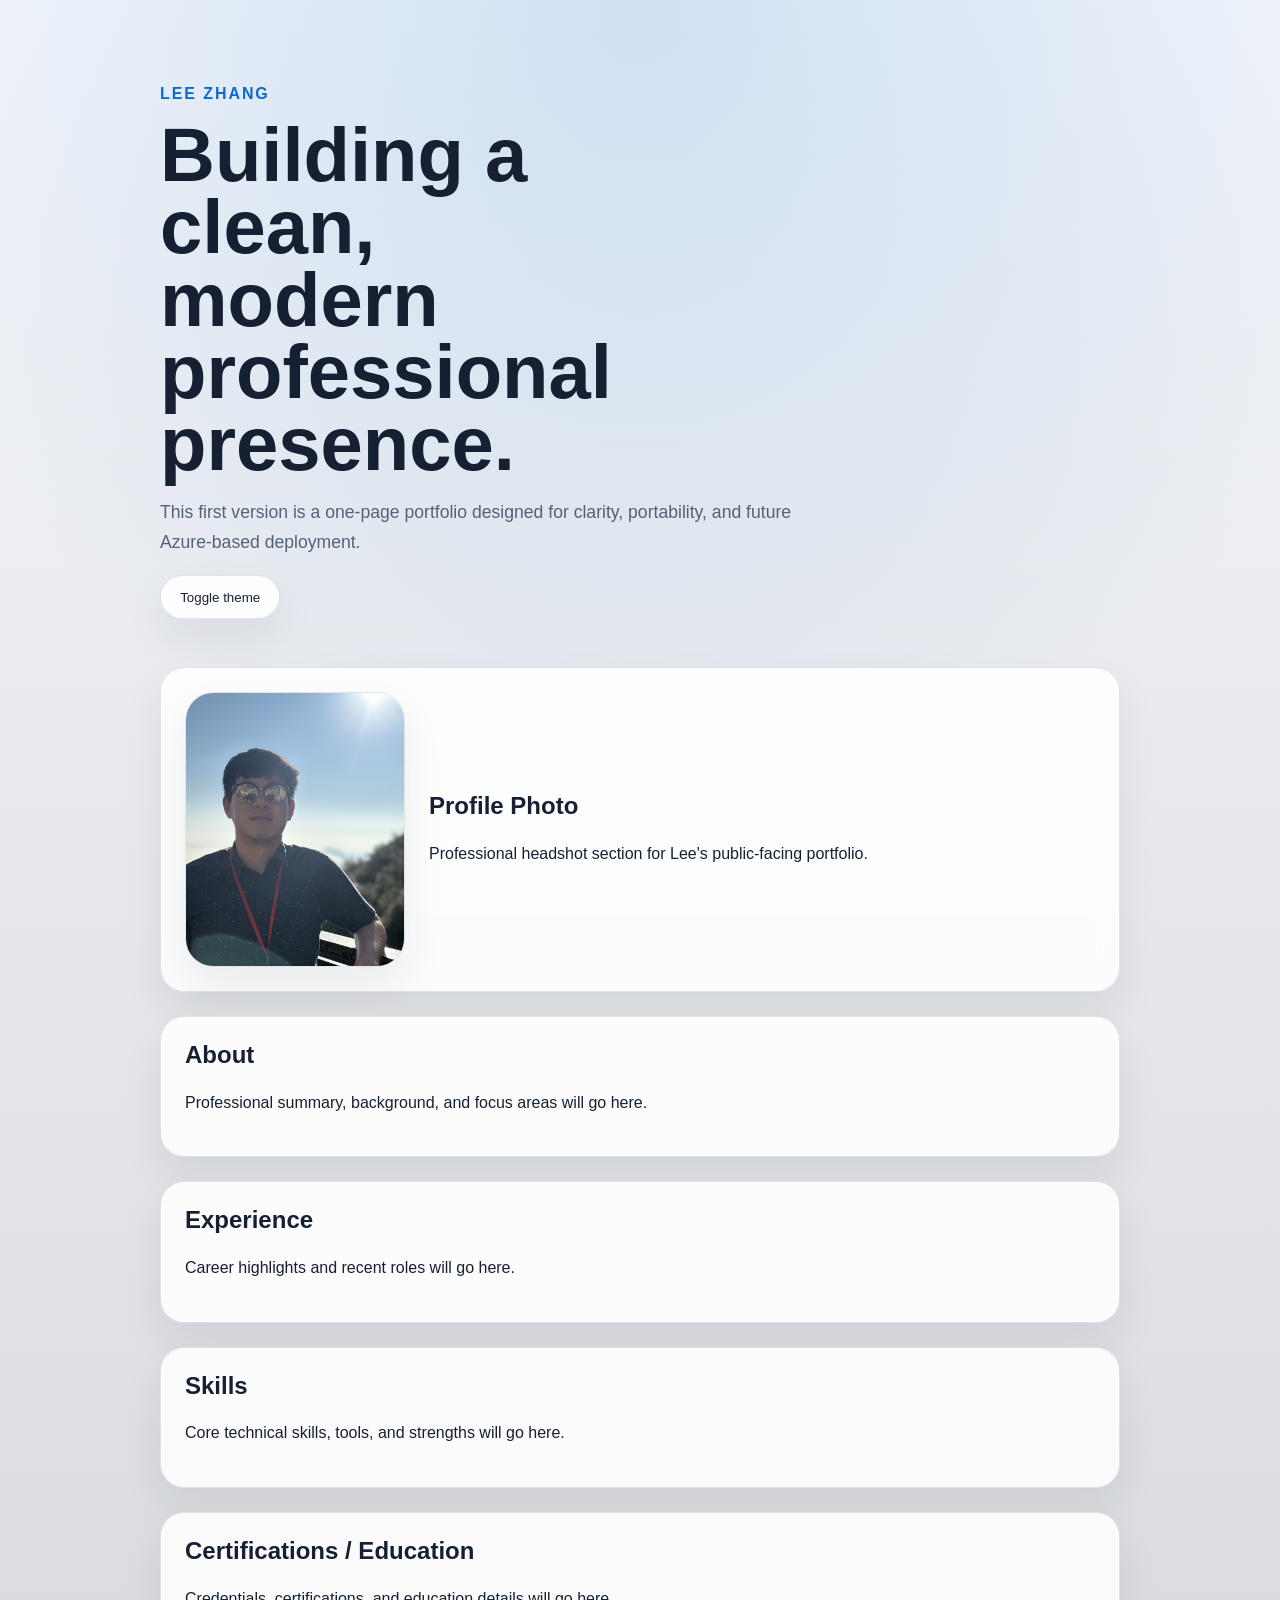
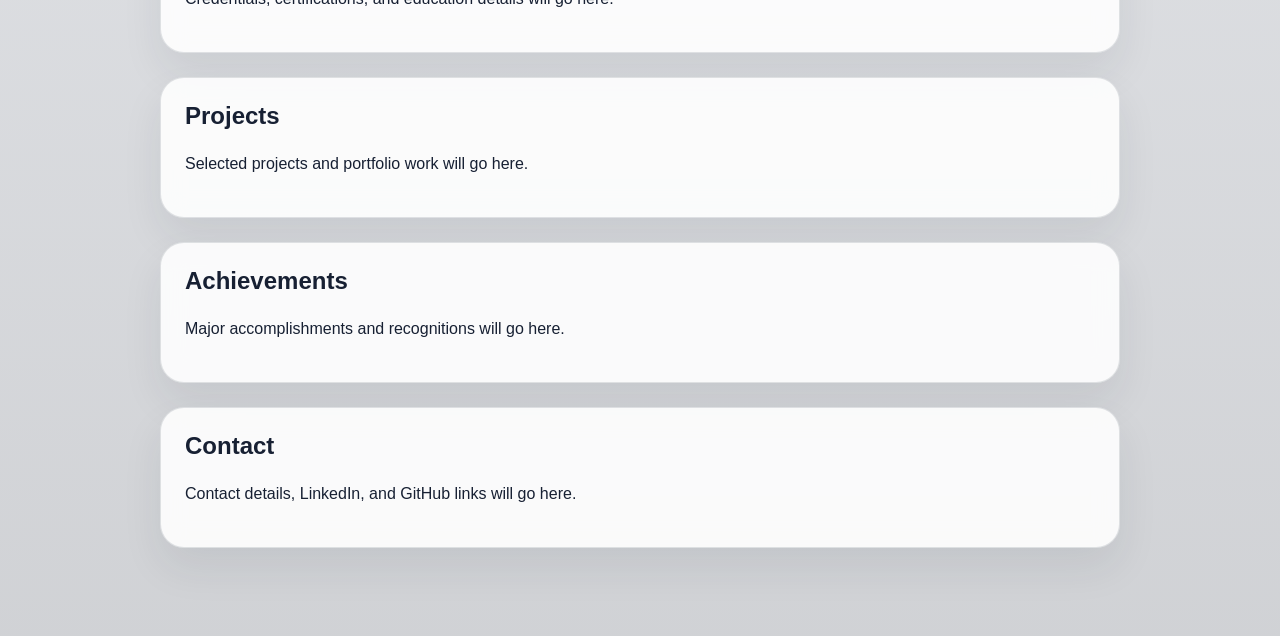
==== sites/lee/src/index.html @ 5aa0fb9c "Initial portfolio sites" ====
<!DOCTYPE html>
<html lang="en">
  <head>
    <meta charset="UTF-8" />
    <meta name="viewport" content="width=device-width, initial-scale=1.0" />
    <title>Lee Zhang | Portfolio</title>
    <meta
      name="description"
      content="Lee Zhang's professional portfolio and resume site."
    />
    <link rel="stylesheet" href="./styles.css" />
    <script defer src="./script.js"></script>
  </head>
  <body>
    <header class="hero">
      <div class="container">
        <p class="eyebrow">Lee Zhang</p>
        <h1>Building a clean, modern professional presence.</h1>
        <p class="lede">
          This first version is a one-page portfolio designed for clarity,
          portability, and future Azure-based deployment.
        </p>
        <button class="theme-toggle" type="button" aria-label="Toggle theme">
          Toggle theme
        </button>
      </div>
    </header>

    <main class="container">
      <section class="profile-card">
        <div class="profile-image-wrap">
          <img
            class="profile-image"
            src="./profile-photo.jpeg"
            alt="Professional profile portrait for Lee Zhang"
          />
        </div>
        <div class="profile-copy">
          <h2>Profile Photo</h2>
          <p>
            Professional headshot section for Lee's public-facing portfolio.
          </p>
        </div>
      </section>

      <section>
        <h2>About</h2>
        <p>
          Professional summary, background, and focus areas will go here.
        </p>
      </section>

      <section>
        <h2>Experience</h2>
        <p>Career highlights and recent roles will go here.</p>
      </section>

      <section>
        <h2>Skills</h2>
        <p>Core technical skills, tools, and strengths will go here.</p>
      </section>

      <section>
        <h2>Certifications / Education</h2>
        <p>Credentials, certifications, and education details will go here.</p>
      </section>

      <section>
        <h2>Projects</h2>
        <p>Selected projects and portfolio work will go here.</p>
      </section>

      <section>
        <h2>Achievements</h2>
        <p>Major accomplishments and recognitions will go here.</p>
      </section>

      <section>
        <h2>Contact</h2>
        <p>Contact details, LinkedIn, and GitHub links will go here.</p>
      </section>
    </main>
  </body>
</html>
---- sites/lee/src/styles.css ----
:root {
  color-scheme: light dark;
  --bg: #f5f7fb;
  --surface: rgba(255, 255, 255, 0.88);
  --text: #172033;
  --muted: #556179;
  --accent: #0b6bcb;
  --border: rgba(23, 32, 51, 0.12);
  --shadow: 0 20px 40px rgba(20, 32, 56, 0.08);
}

body[data-theme="dark"] {
  --bg: #0f1726;
  --surface: rgba(15, 23, 38, 0.82);
  --text: #eef4ff;
  --muted: #b7c1d6;
  --accent: #7bc0ff;
  --border: rgba(238, 244, 255, 0.12);
  --shadow: 0 24px 44px rgba(0, 0, 0, 0.28);
}

* {
  box-sizing: border-box;
}

body {
  margin: 0;
  font-family: "Segoe UI", Tahoma, Geneva, Verdana, sans-serif;
  background:
    radial-gradient(circle at top, rgba(11, 107, 203, 0.16), transparent 35%),
    linear-gradient(180deg, var(--bg), color-mix(in srgb, var(--bg) 85%, #000 15%));
  color: var(--text);
}

.container {
  width: min(960px, calc(100% - 2rem));
  margin: 0 auto;
}

.hero {
  padding: 5rem 0 3rem;
}

.eyebrow {
  margin: 0 0 0.75rem;
  text-transform: uppercase;
  letter-spacing: 0.12em;
  color: var(--accent);
  font-weight: 700;
}

h1 {
  margin: 0;
  max-width: 12ch;
  font-size: clamp(2.5rem, 6vw, 4.75rem);
  line-height: 0.95;
}

.lede {
  max-width: 42rem;
  font-size: 1.1rem;
  line-height: 1.7;
  color: var(--muted);
}

.theme-toggle {
  border: 1px solid var(--border);
  background: var(--surface);
  color: var(--text);
  padding: 0.85rem 1.2rem;
  border-radius: 999px;
  cursor: pointer;
  box-shadow: var(--shadow);
}

main {
  padding-bottom: 4rem;
}

.profile-card {
  display: grid;
  grid-template-columns: minmax(180px, 220px) 1fr;
  gap: 1.5rem;
  align-items: center;
}

.profile-image-wrap {
  display: flex;
  justify-content: center;
}

.profile-image {
  width: min(100%, 220px);
  aspect-ratio: 4 / 5;
  display: block;
  object-fit: cover;
  border-radius: 28px;
  border: 1px solid var(--border);
  box-shadow: var(--shadow);
  background: color-mix(in srgb, var(--surface) 72%, white 28%);
}

.profile-copy p {
  margin-bottom: 0;
}

section {
  margin-bottom: 1.5rem;
  padding: 1.5rem;
  border: 1px solid var(--border);
  border-radius: 24px;
  background: var(--surface);
  box-shadow: var(--shadow);
  backdrop-filter: blur(12px);
}

h2 {
  margin-top: 0;
}

p {
  line-height: 1.7;
}

@media (max-width: 640px) {
  .hero {
    padding-top: 3.5rem;
  }

  .profile-card {
    grid-template-columns: 1fr;
    text-align: center;
  }

  section {
    padding: 1.2rem;
  }
}
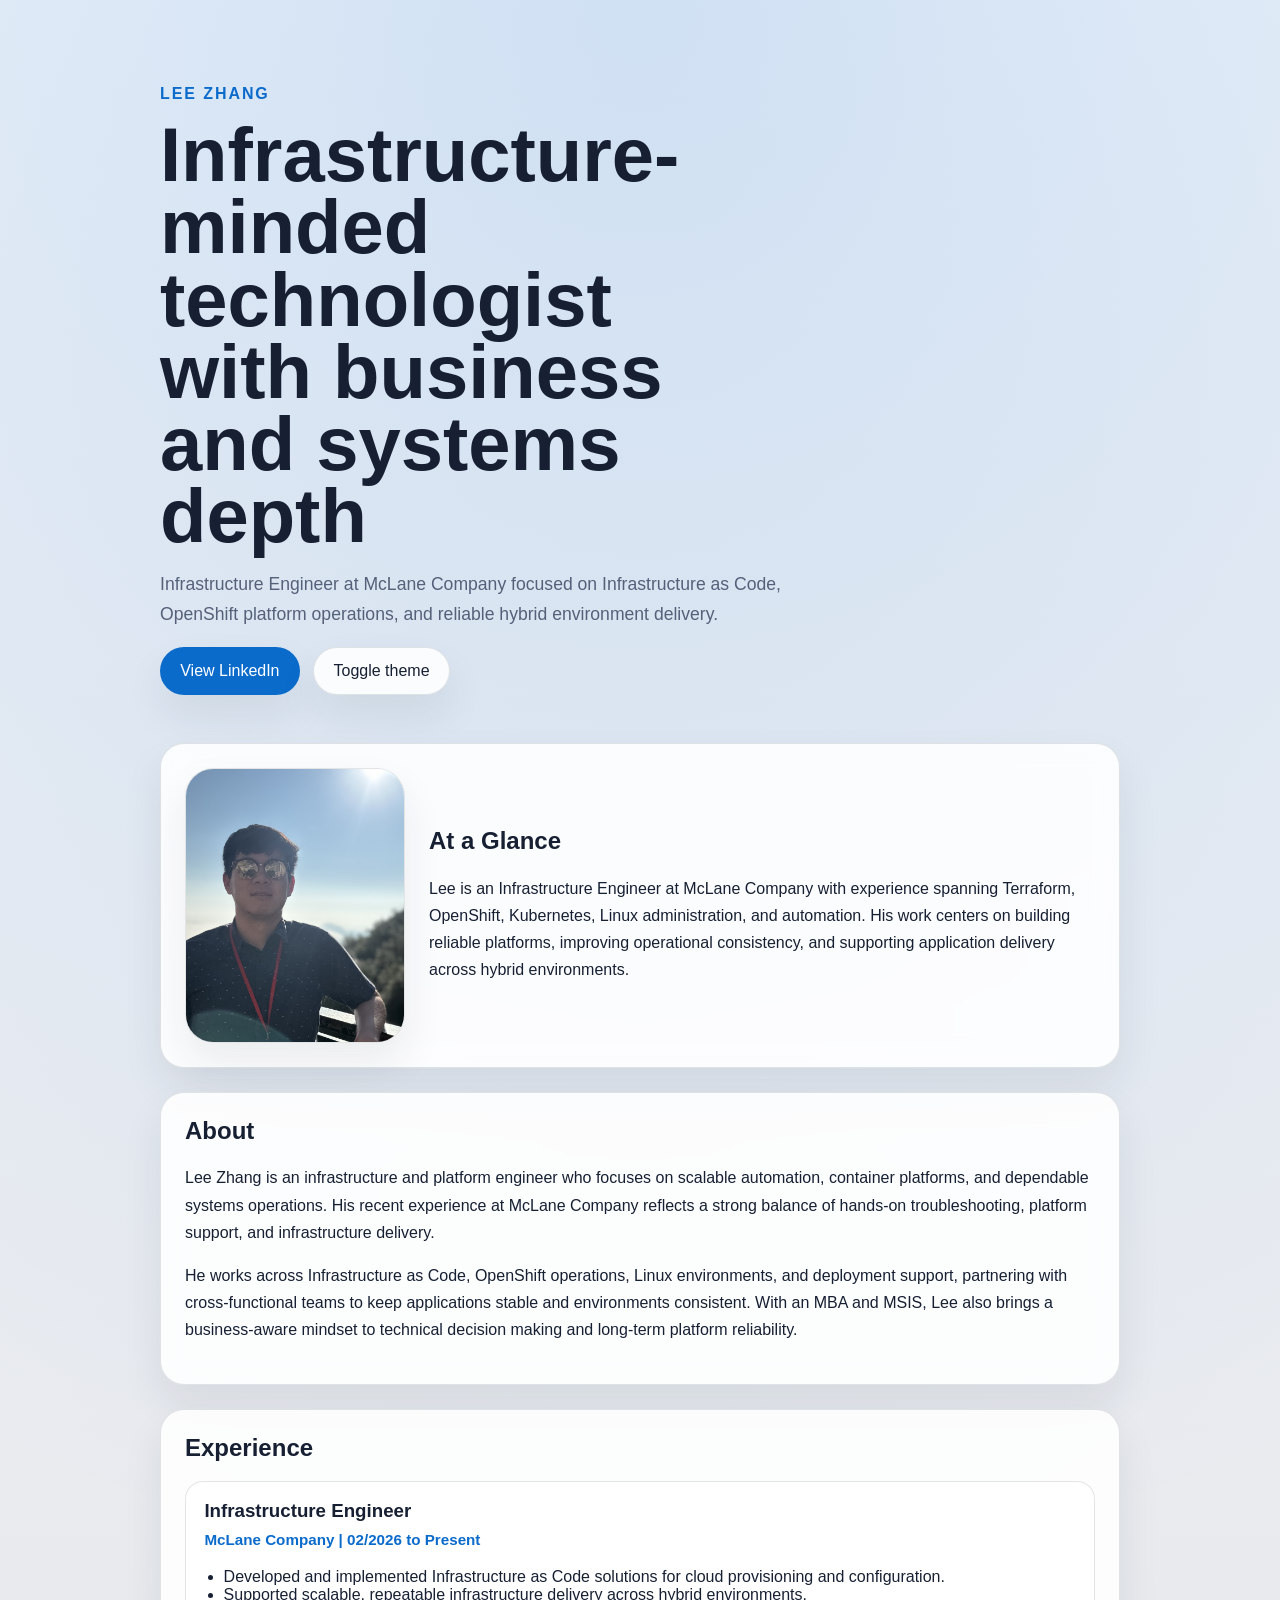
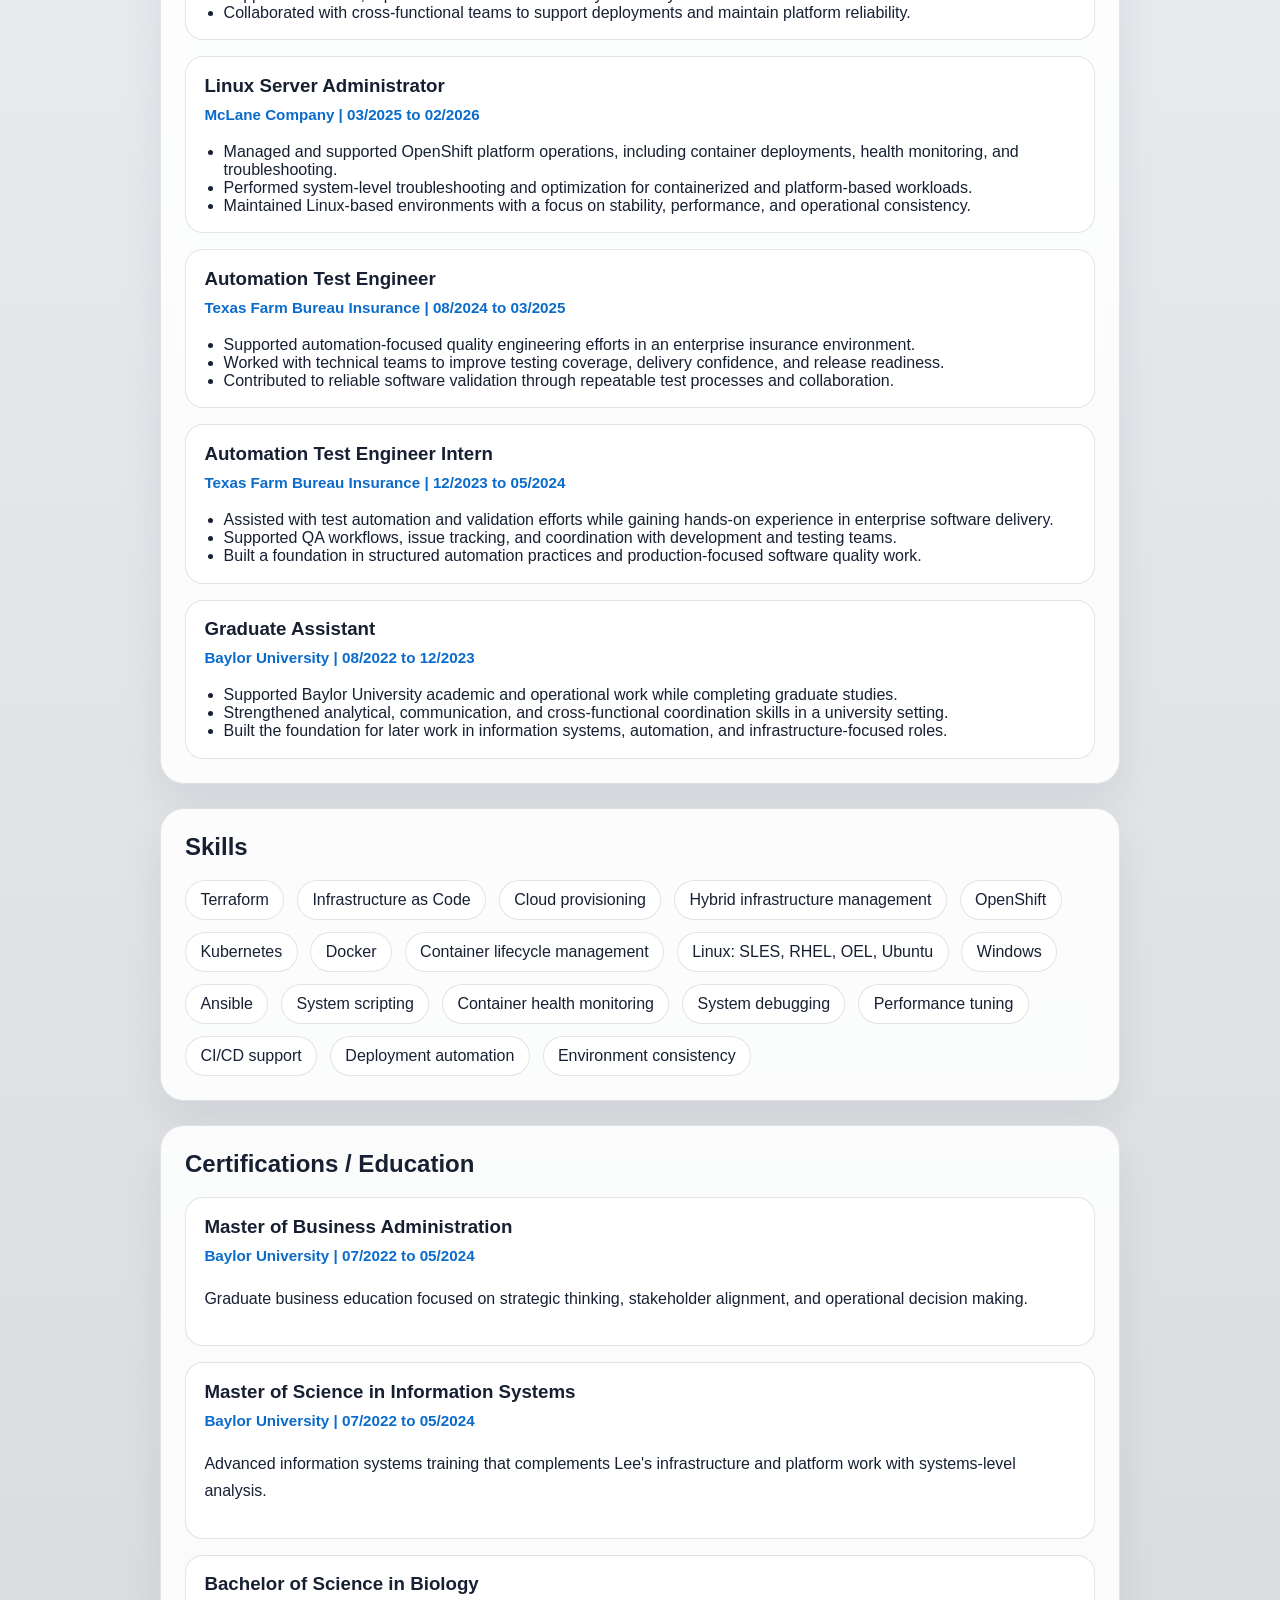
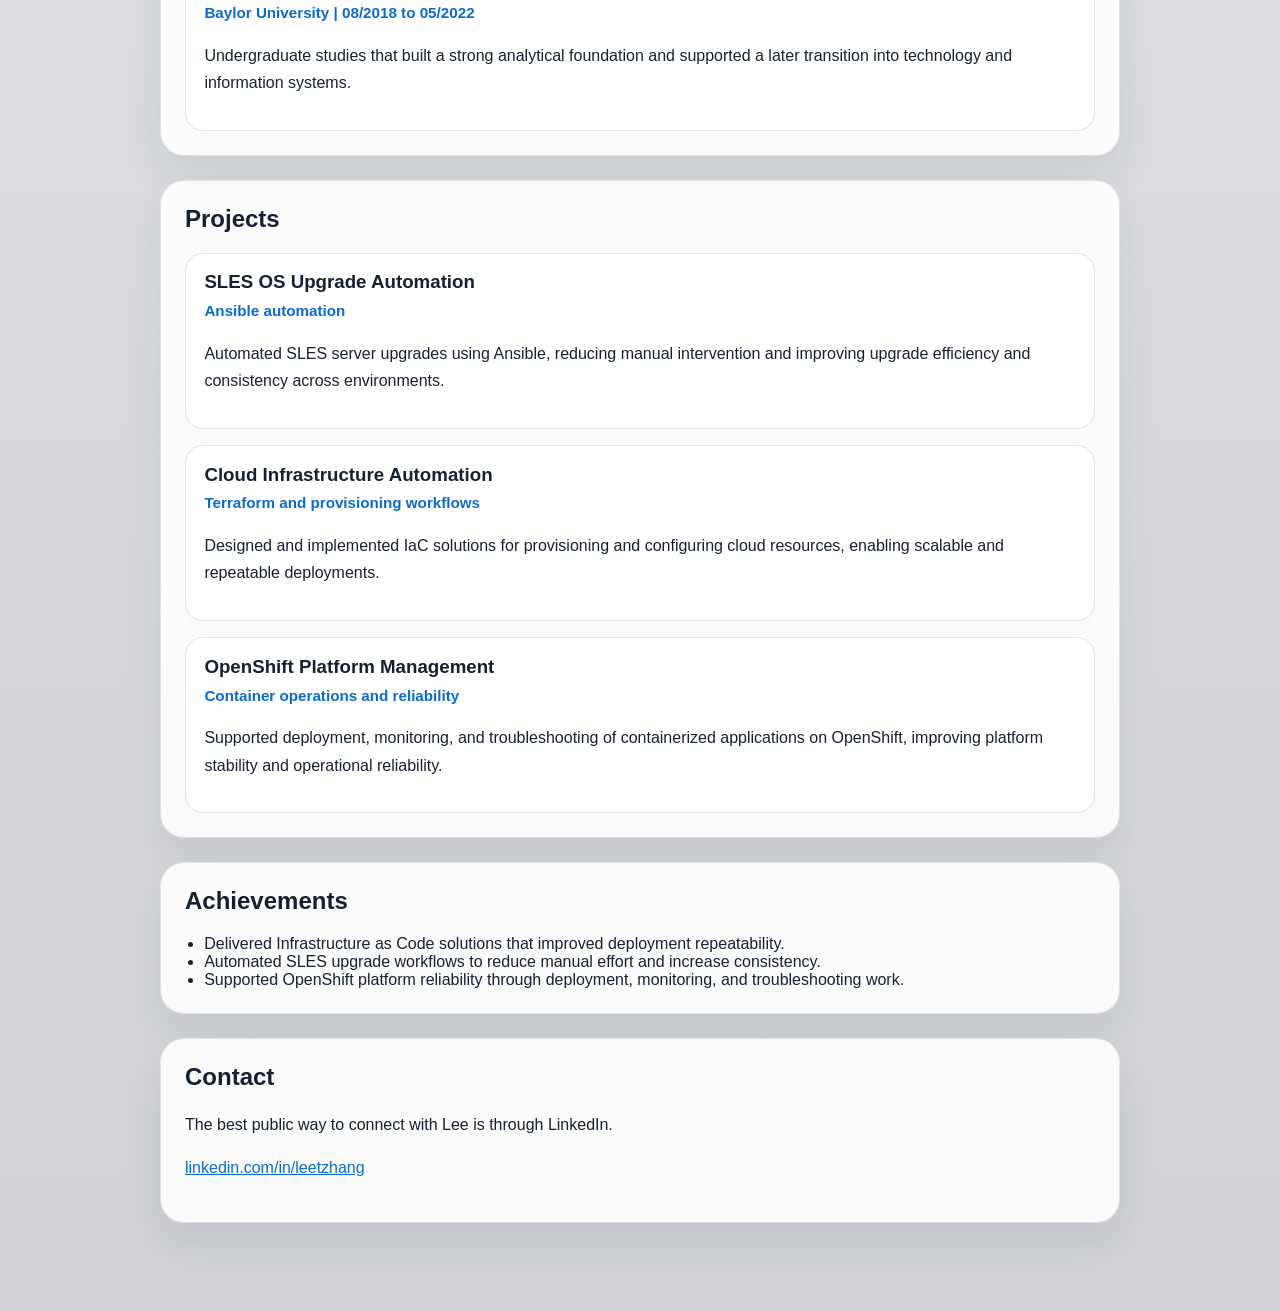
==== commit 333ea8f7: "Update Lee portfolio content and styling" ====
--- a/sites/lee/src/index.html
+++ b/sites/lee/src/index.html
@@ -6,7 +6,7 @@
     <title>Lee Zhang | Portfolio</title>
     <meta
       name="description"
-      content="Lee Zhang's professional portfolio and resume site."
+      content="Lee Zhang's professional website featuring infrastructure leadership, Linux systems administration, and technology strategy."
     />
     <link rel="stylesheet" href="./styles.css" />
     <script defer src="./script.js"></script>
@@ -15,14 +15,20 @@
     <header class="hero">
       <div class="container">
         <p class="eyebrow">Lee Zhang</p>
-        <h1>Building a clean, modern professional presence.</h1>
+        <h1>Infrastructure-minded technologist with business and systems depth</h1>
         <p class="lede">
-          This first version is a one-page portfolio designed for clarity,
-          portability, and future Azure-based deployment.
-        </p>
-        <button class="theme-toggle" type="button" aria-label="Toggle theme">
-          Toggle theme
-        </button>
+          Infrastructure Engineer at McLane Company focused on Infrastructure as
+          Code, OpenShift platform operations, and reliable hybrid environment
+          delivery.
+        </p>
+        <div class="hero-actions">
+          <a class="button-link" href="https://www.linkedin.com/in/leetzhang/" target="_blank" rel="noreferrer">
+            View LinkedIn
+          </a>
+          <button class="theme-toggle" type="button" aria-label="Toggle theme">
+            Toggle theme
+          </button>
+        </div>
       </div>
     </header>
 
@@ -36,9 +42,13 @@
           />
         </div>
         <div class="profile-copy">
-          <h2>Profile Photo</h2>
+          <h2>At a Glance</h2>
           <p>
-            Professional headshot section for Lee's public-facing portfolio.
+            Lee is an Infrastructure Engineer at McLane Company with experience
+            spanning Terraform, OpenShift, Kubernetes, Linux administration, and
+            automation. His work centers on building reliable platforms,
+            improving operational consistency, and supporting application
+            delivery across hybrid environments.
           </p>
         </div>
       </section>
@@ -46,38 +56,178 @@
       <section>
         <h2>About</h2>
         <p>
-          Professional summary, background, and focus areas will go here.
+          Lee Zhang is an infrastructure and platform engineer who focuses on
+          scalable automation, container platforms, and dependable systems
+          operations. His recent experience at McLane Company reflects a strong
+          balance of hands-on troubleshooting, platform support, and
+          infrastructure delivery.
+        </p>
+        <p>
+          He works across Infrastructure as Code, OpenShift operations, Linux
+          environments, and deployment support, partnering with cross-functional
+          teams to keep applications stable and environments consistent. With an
+          MBA and MSIS, Lee also brings a business-aware mindset to technical
+          decision making and long-term platform reliability.
         </p>
       </section>
 
       <section>
         <h2>Experience</h2>
-        <p>Career highlights and recent roles will go here.</p>
+        <div class="item-list">
+          <article class="item-card">
+            <h3>Infrastructure Engineer</h3>
+            <p class="item-meta">McLane Company | 02/2026 to Present</p>
+            <ul class="achievement-list">
+              <li>Developed and implemented Infrastructure as Code solutions for cloud provisioning and configuration.</li>
+              <li>Supported scalable, repeatable infrastructure delivery across hybrid environments.</li>
+              <li>Collaborated with cross-functional teams to support deployments and maintain platform reliability.</li>
+            </ul>
+          </article>
+          <article class="item-card">
+            <h3>Linux Server Administrator</h3>
+            <p class="item-meta">McLane Company | 03/2025 to 02/2026</p>
+            <ul class="achievement-list">
+              <li>Managed and supported OpenShift platform operations, including container deployments, health monitoring, and troubleshooting.</li>
+              <li>Performed system-level troubleshooting and optimization for containerized and platform-based workloads.</li>
+              <li>Maintained Linux-based environments with a focus on stability, performance, and operational consistency.</li>
+            </ul>
+          </article>
+          <article class="item-card">
+            <h3>Automation Test Engineer</h3>
+            <p class="item-meta">Texas Farm Bureau Insurance | 08/2024 to 03/2025</p>
+            <ul class="achievement-list">
+              <li>Supported automation-focused quality engineering efforts in an enterprise insurance environment.</li>
+              <li>Worked with technical teams to improve testing coverage, delivery confidence, and release readiness.</li>
+              <li>Contributed to reliable software validation through repeatable test processes and collaboration.</li>
+            </ul>
+          </article>
+          <article class="item-card">
+            <h3>Automation Test Engineer Intern</h3>
+            <p class="item-meta">Texas Farm Bureau Insurance | 12/2023 to 05/2024</p>
+            <ul class="achievement-list">
+              <li>Assisted with test automation and validation efforts while gaining hands-on experience in enterprise software delivery.</li>
+              <li>Supported QA workflows, issue tracking, and coordination with development and testing teams.</li>
+              <li>Built a foundation in structured automation practices and production-focused software quality work.</li>
+            </ul>
+          </article>
+          <article class="item-card">
+            <h3>Graduate Assistant</h3>
+            <p class="item-meta">Baylor University | 08/2022 to 12/2023</p>
+            <ul class="achievement-list">
+              <li>Supported Baylor University academic and operational work while completing graduate studies.</li>
+              <li>Strengthened analytical, communication, and cross-functional coordination skills in a university setting.</li>
+              <li>Built the foundation for later work in information systems, automation, and infrastructure-focused roles.</li>
+            </ul>
+          </article>
+        </div>
       </section>
 
       <section>
         <h2>Skills</h2>
-        <p>Core technical skills, tools, and strengths will go here.</p>
+        <ul class="tag-list">
+          <li>Terraform</li>
+          <li>Infrastructure as Code</li>
+          <li>Cloud provisioning</li>
+          <li>Hybrid infrastructure management</li>
+          <li>OpenShift</li>
+          <li>Kubernetes</li>
+          <li>Docker</li>
+          <li>Container lifecycle management</li>
+          <li>Linux: SLES, RHEL, OEL, Ubuntu</li>
+          <li>Windows</li>
+          <li>Ansible</li>
+          <li>System scripting</li>
+          <li>Container health monitoring</li>
+          <li>System debugging</li>
+          <li>Performance tuning</li>
+          <li>CI/CD support</li>
+          <li>Deployment automation</li>
+          <li>Environment consistency</li>
+        </ul>
       </section>
 
       <section>
         <h2>Certifications / Education</h2>
-        <p>Credentials, certifications, and education details will go here.</p>
+        <div class="item-list">
+          <article class="item-card">
+            <h3>Master of Business Administration</h3>
+            <p class="item-meta">Baylor University | 07/2022 to 05/2024</p>
+            <p>
+              Graduate business education focused on strategic thinking,
+              stakeholder alignment, and operational decision making.
+            </p>
+          </article>
+          <article class="item-card">
+            <h3>Master of Science in Information Systems</h3>
+            <p class="item-meta">Baylor University | 07/2022 to 05/2024</p>
+            <p>
+              Advanced information systems training that complements Lee's
+              infrastructure and platform work with systems-level analysis.
+            </p>
+          </article>
+          <article class="item-card">
+            <h3>Bachelor of Science in Biology</h3>
+            <p class="item-meta">Baylor University | 08/2018 to 05/2022</p>
+            <p>
+              Undergraduate studies that built a strong analytical foundation and
+              supported a later transition into technology and information systems.
+            </p>
+          </article>
+        </div>
       </section>
 
       <section>
         <h2>Projects</h2>
-        <p>Selected projects and portfolio work will go here.</p>
+        <div class="item-list">
+          <article class="item-card">
+            <h3>SLES OS Upgrade Automation</h3>
+            <p class="item-meta">Ansible automation</p>
+            <p>
+              Automated SLES server upgrades using Ansible, reducing manual
+              intervention and improving upgrade efficiency and consistency
+              across environments.
+            </p>
+          </article>
+          <article class="item-card">
+            <h3>Cloud Infrastructure Automation</h3>
+            <p class="item-meta">Terraform and provisioning workflows</p>
+            <p>
+              Designed and implemented IaC solutions for provisioning and
+              configuring cloud resources, enabling scalable and repeatable
+              deployments.
+            </p>
+          </article>
+          <article class="item-card">
+            <h3>OpenShift Platform Management</h3>
+            <p class="item-meta">Container operations and reliability</p>
+            <p>
+              Supported deployment, monitoring, and troubleshooting of
+              containerized applications on OpenShift, improving platform
+              stability and operational reliability.
+            </p>
+          </article>
+        </div>
       </section>
 
       <section>
         <h2>Achievements</h2>
-        <p>Major accomplishments and recognitions will go here.</p>
+        <ul class="achievement-list">
+          <li>Delivered Infrastructure as Code solutions that improved deployment repeatability.</li>
+          <li>Automated SLES upgrade workflows to reduce manual effort and increase consistency.</li>
+          <li>Supported OpenShift platform reliability through deployment, monitoring, and troubleshooting work.</li>
+        </ul>
       </section>
 
       <section>
         <h2>Contact</h2>
-        <p>Contact details, LinkedIn, and GitHub links will go here.</p>
+        <p>
+          The best public way to connect with Lee is through LinkedIn.
+        </p>
+        <p>
+          <a href="https://www.linkedin.com/in/leetzhang/" target="_blank" rel="noreferrer">
+            linkedin.com/in/leetzhang
+          </a>
+        </p>
       </section>
     </main>
   </body>
--- a/sites/lee/src/styles.css
+++ b/sites/lee/src/styles.css
@@ -63,6 +63,14 @@
   color: var(--muted);
 }
 
+.hero-actions {
+  display: flex;
+  flex-wrap: wrap;
+  gap: 0.85rem;
+  align-items: center;
+}
+
+.button-link,
 .theme-toggle {
   border: 1px solid var(--border);
   background: var(--surface);
@@ -71,6 +79,14 @@
   border-radius: 999px;
   cursor: pointer;
   box-shadow: var(--shadow);
+  text-decoration: none;
+  font: inherit;
+}
+
+.button-link {
+  background: var(--accent);
+  color: white;
+  border-color: transparent;
 }
 
 main {
@@ -104,6 +120,50 @@
   margin-bottom: 0;
 }
 
+.item-list {
+  display: grid;
+  gap: 1rem;
+}
+
+.item-card {
+  padding: 1.1rem 1.15rem;
+  border: 1px solid var(--border);
+  border-radius: 18px;
+  background: color-mix(in srgb, var(--surface) 88%, white 12%);
+}
+
+.item-card h3 {
+  margin: 0 0 0.3rem;
+}
+
+.item-meta {
+  margin-top: 0;
+  color: var(--accent);
+  font-size: 0.95rem;
+  font-weight: 600;
+}
+
+.tag-list,
+.achievement-list {
+  margin: 0;
+  padding-left: 1.2rem;
+}
+
+.tag-list {
+  display: flex;
+  flex-wrap: wrap;
+  gap: 0.8rem;
+  padding-left: 0;
+  list-style: none;
+}
+
+.tag-list li {
+  padding: 0.6rem 0.9rem;
+  border: 1px solid var(--border);
+  border-radius: 999px;
+  background: color-mix(in srgb, var(--surface) 84%, white 16%);
+}
+
 section {
   margin-bottom: 1.5rem;
   padding: 1.5rem;
@@ -122,6 +182,10 @@
   line-height: 1.7;
 }
 
+a {
+  color: var(--accent);
+}
+
 @media (max-width: 640px) {
   .hero {
     padding-top: 3.5rem;
@@ -135,4 +199,8 @@
   section {
     padding: 1.2rem;
   }
-}
+
+  .hero-actions {
+    justify-content: center;
+  }
+}
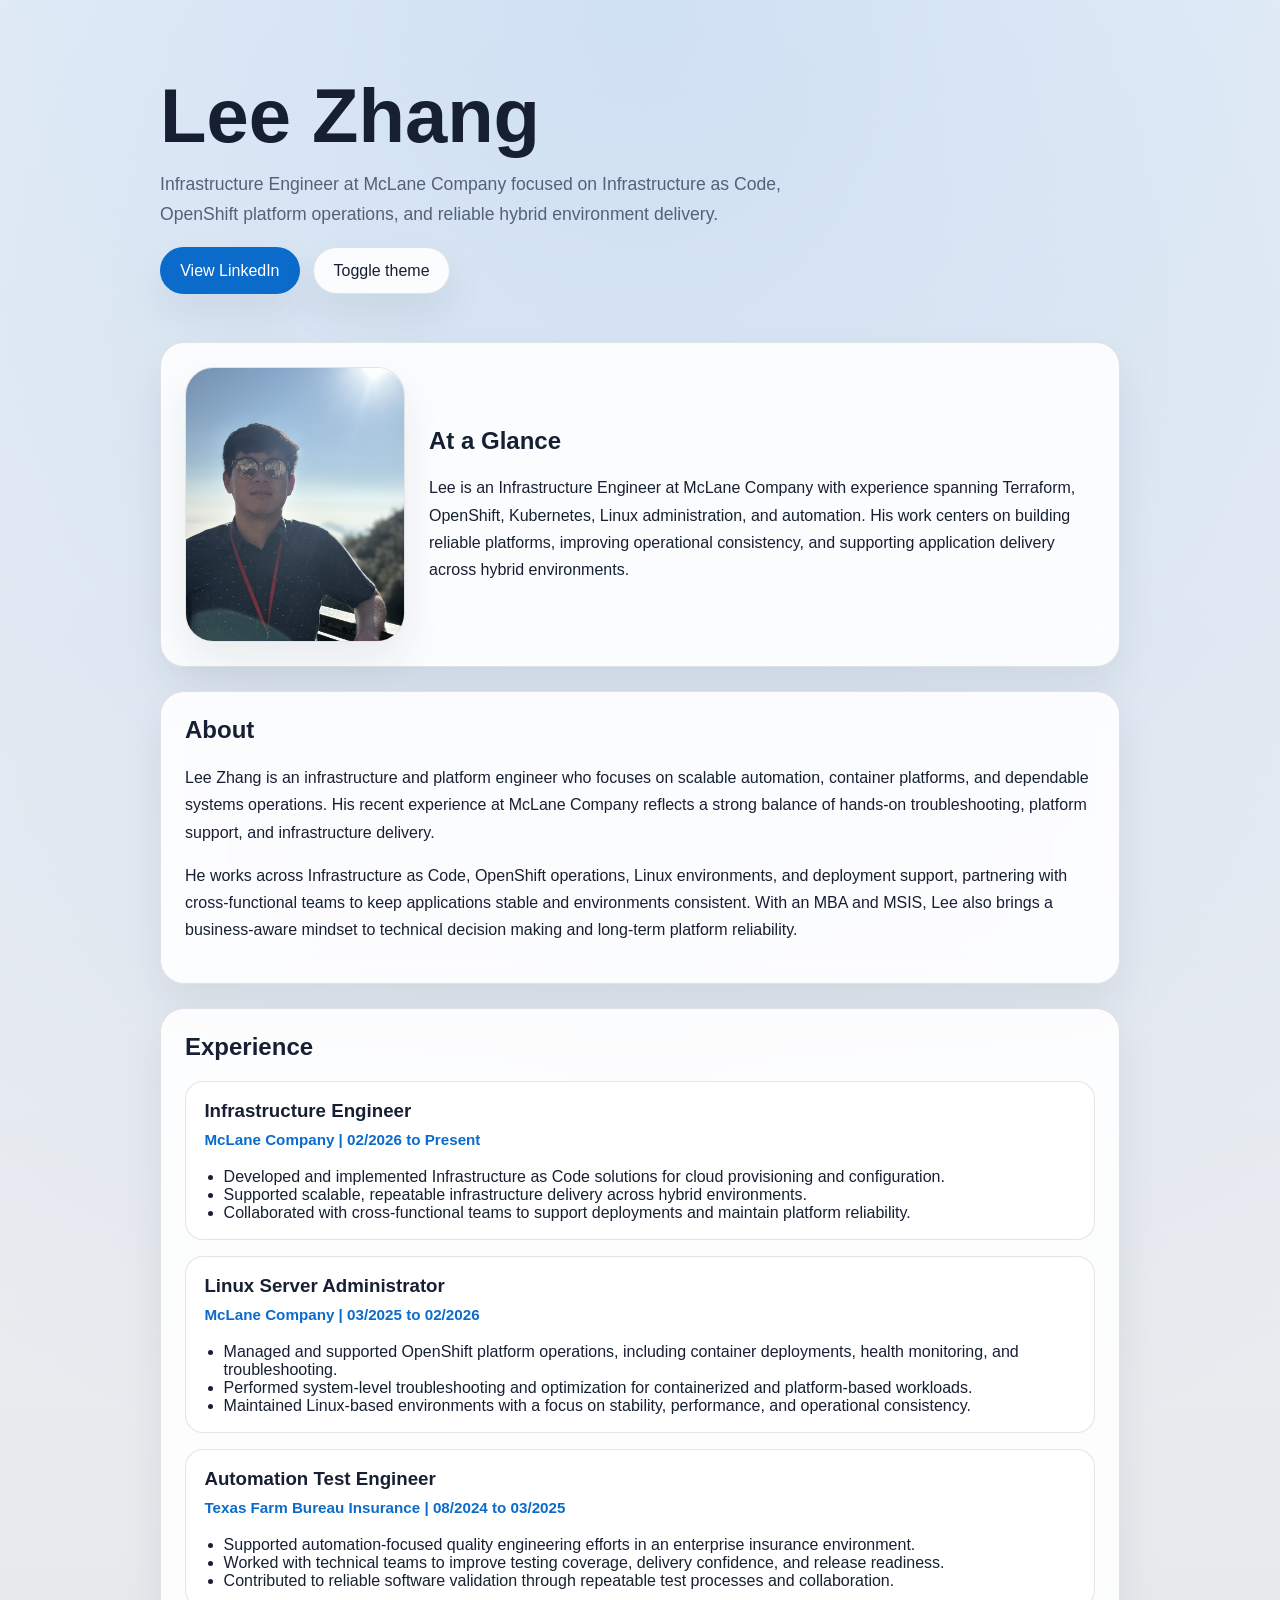
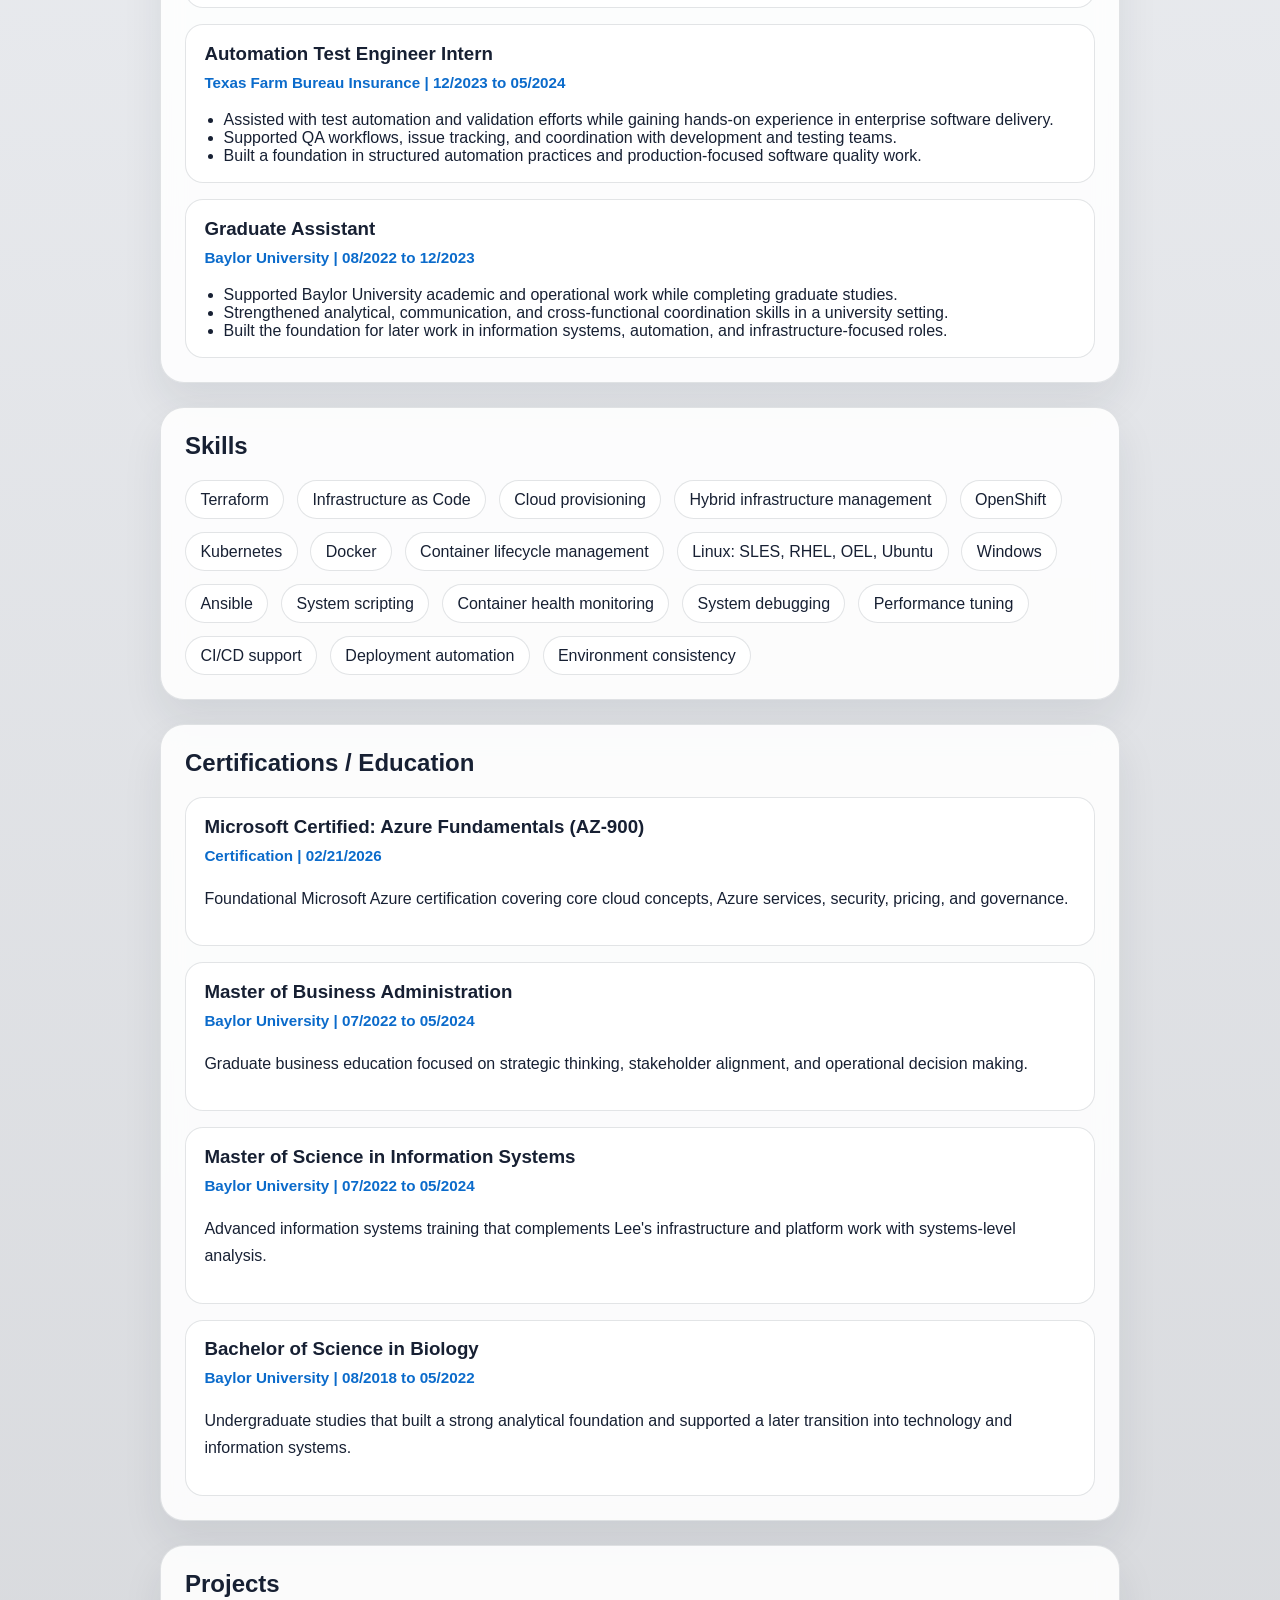
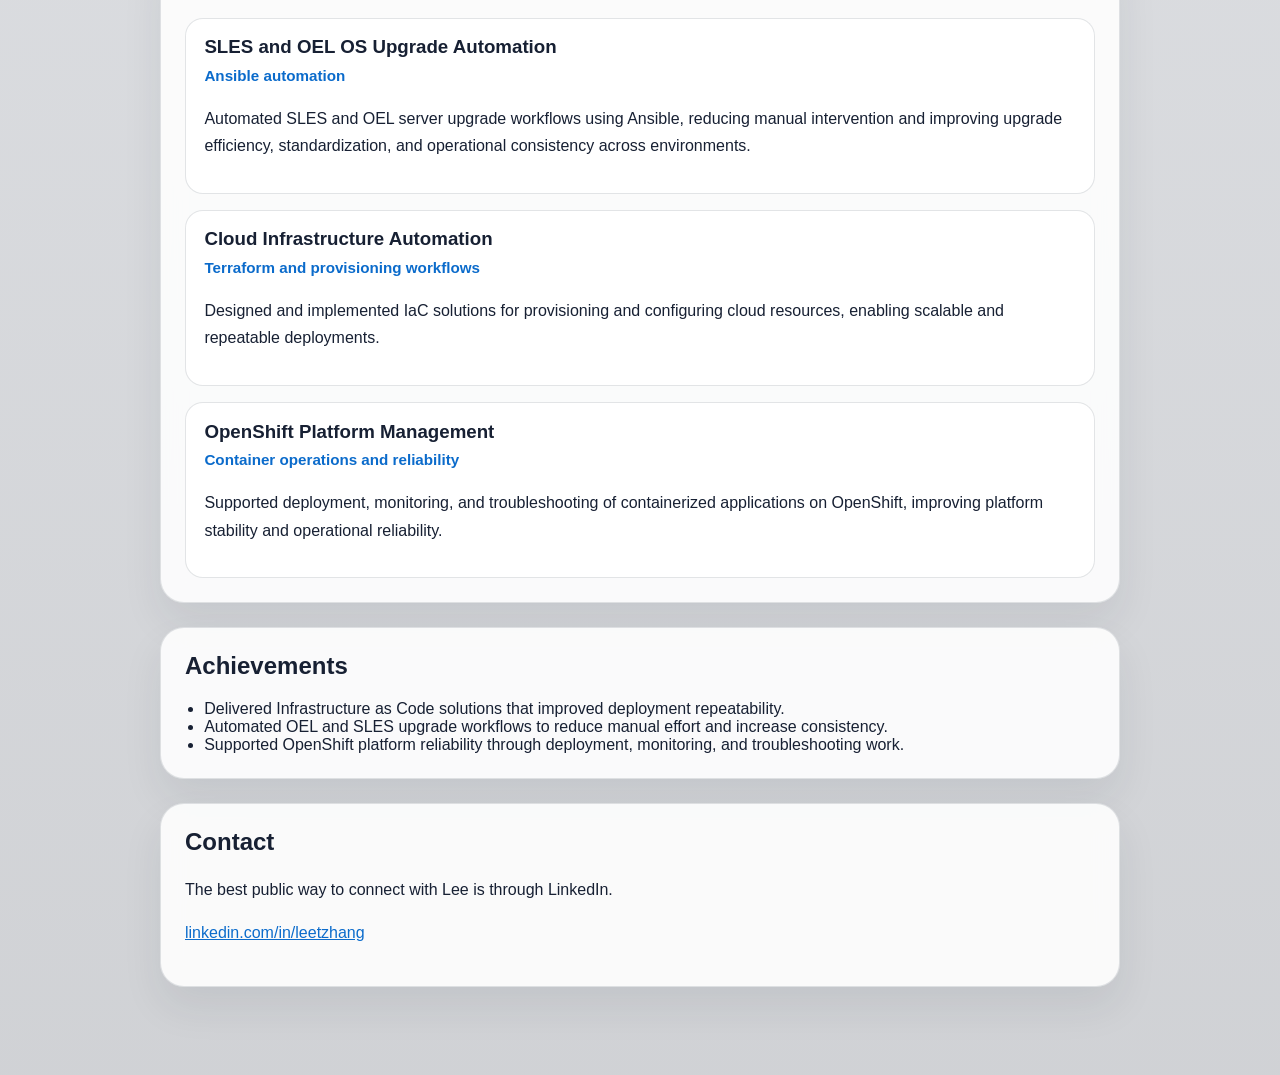
==== commit 9a0f1f11: "Add Lee certification and project details" ====
--- a/sites/lee/src/index.html
+++ b/sites/lee/src/index.html
@@ -14,8 +14,7 @@
   <body>
     <header class="hero">
       <div class="container">
-        <p class="eyebrow">Lee Zhang</p>
-        <h1>Infrastructure-minded technologist with business and systems depth</h1>
+        <h1>Lee Zhang</h1>
         <p class="lede">
           Infrastructure Engineer at McLane Company focused on Infrastructure as
           Code, OpenShift platform operations, and reliable hybrid environment
@@ -150,6 +149,14 @@
         <h2>Certifications / Education</h2>
         <div class="item-list">
           <article class="item-card">
+            <h3>Microsoft Certified: Azure Fundamentals (AZ-900)</h3>
+            <p class="item-meta">Certification | 02/21/2026</p>
+            <p>
+              Foundational Microsoft Azure certification covering core cloud
+              concepts, Azure services, security, pricing, and governance.
+            </p>
+          </article>
+          <article class="item-card">
             <h3>Master of Business Administration</h3>
             <p class="item-meta">Baylor University | 07/2022 to 05/2024</p>
             <p>
@@ -180,12 +187,12 @@
         <h2>Projects</h2>
         <div class="item-list">
           <article class="item-card">
-            <h3>SLES OS Upgrade Automation</h3>
+            <h3>SLES and OEL OS Upgrade Automation</h3>
             <p class="item-meta">Ansible automation</p>
             <p>
-              Automated SLES server upgrades using Ansible, reducing manual
-              intervention and improving upgrade efficiency and consistency
-              across environments.
+              Automated SLES and OEL server upgrade workflows using Ansible,
+              reducing manual intervention and improving upgrade efficiency,
+              standardization, and operational consistency across environments.
             </p>
           </article>
           <article class="item-card">
@@ -213,7 +220,7 @@
         <h2>Achievements</h2>
         <ul class="achievement-list">
           <li>Delivered Infrastructure as Code solutions that improved deployment repeatability.</li>
-          <li>Automated SLES upgrade workflows to reduce manual effort and increase consistency.</li>
+          <li>Automated OEL and SLES upgrade workflows to reduce manual effort and increase consistency.</li>
           <li>Supported OpenShift platform reliability through deployment, monitoring, and troubleshooting work.</li>
         </ul>
       </section>
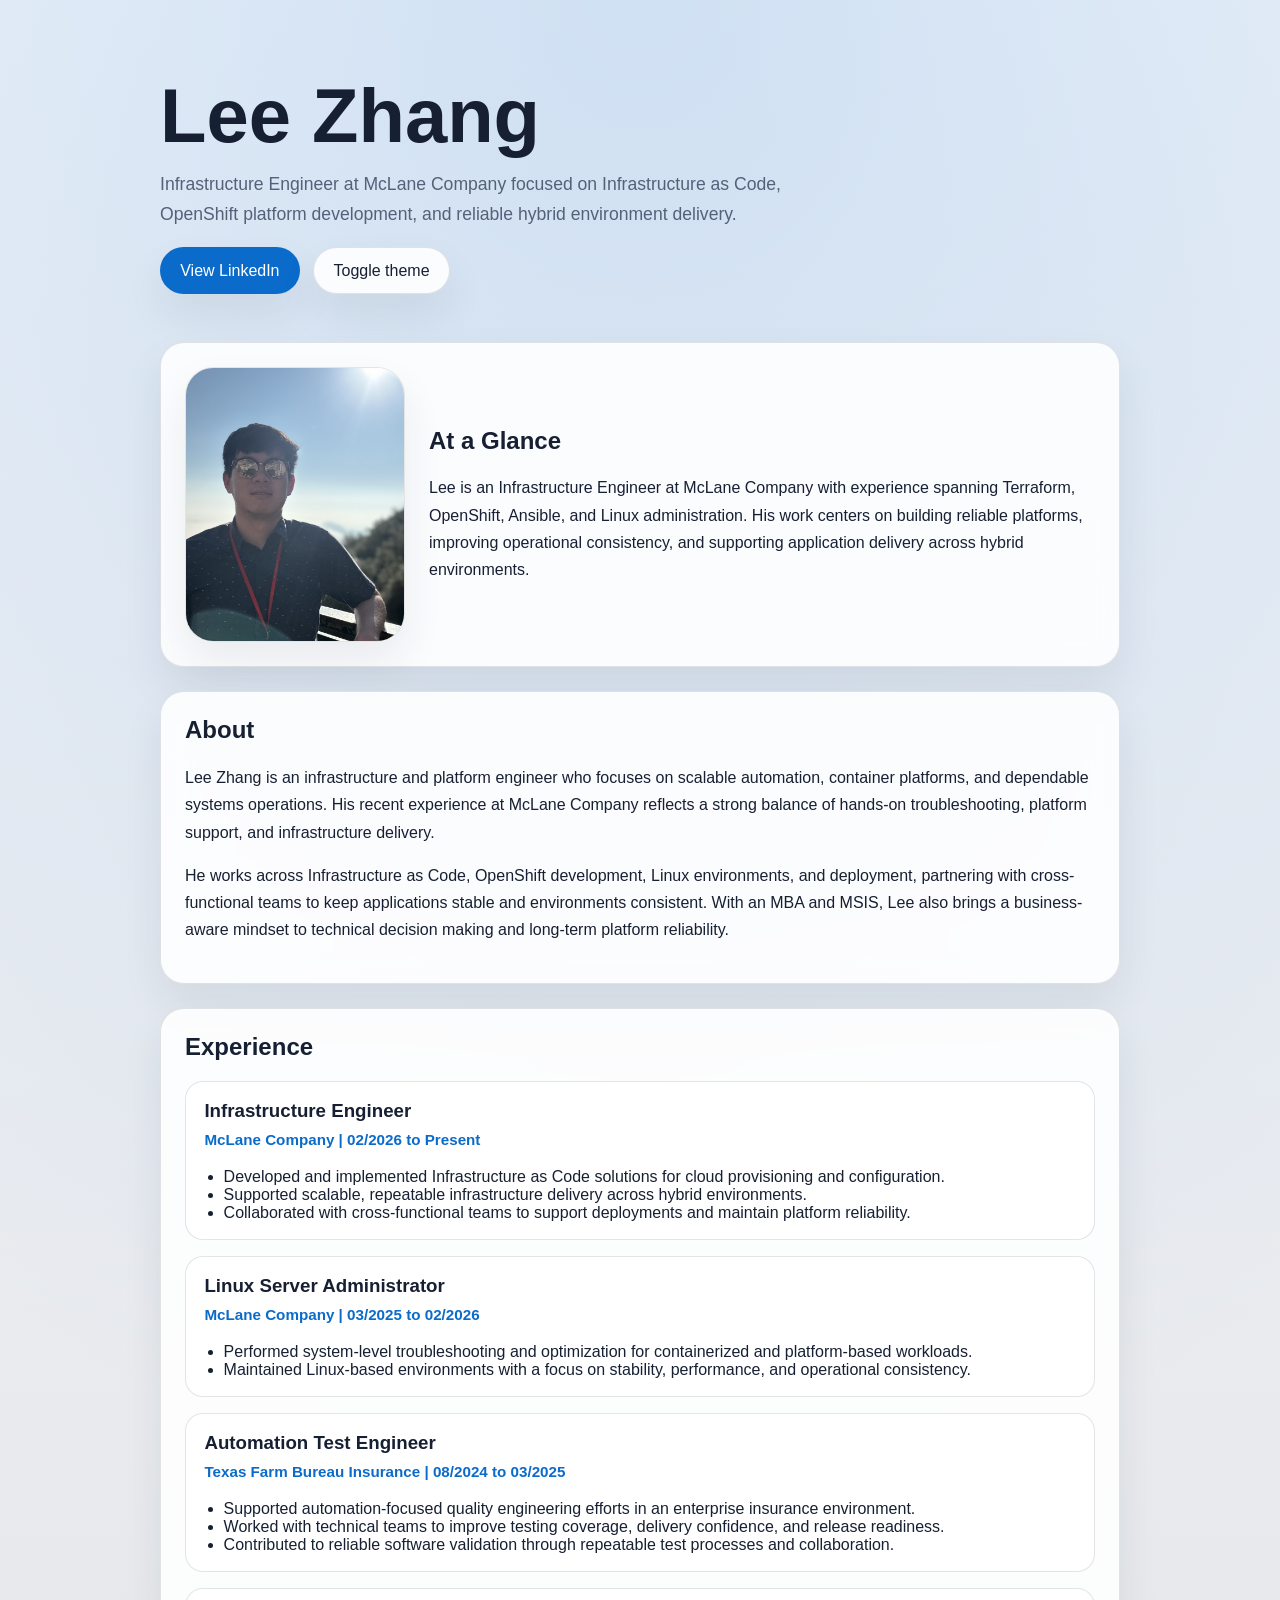
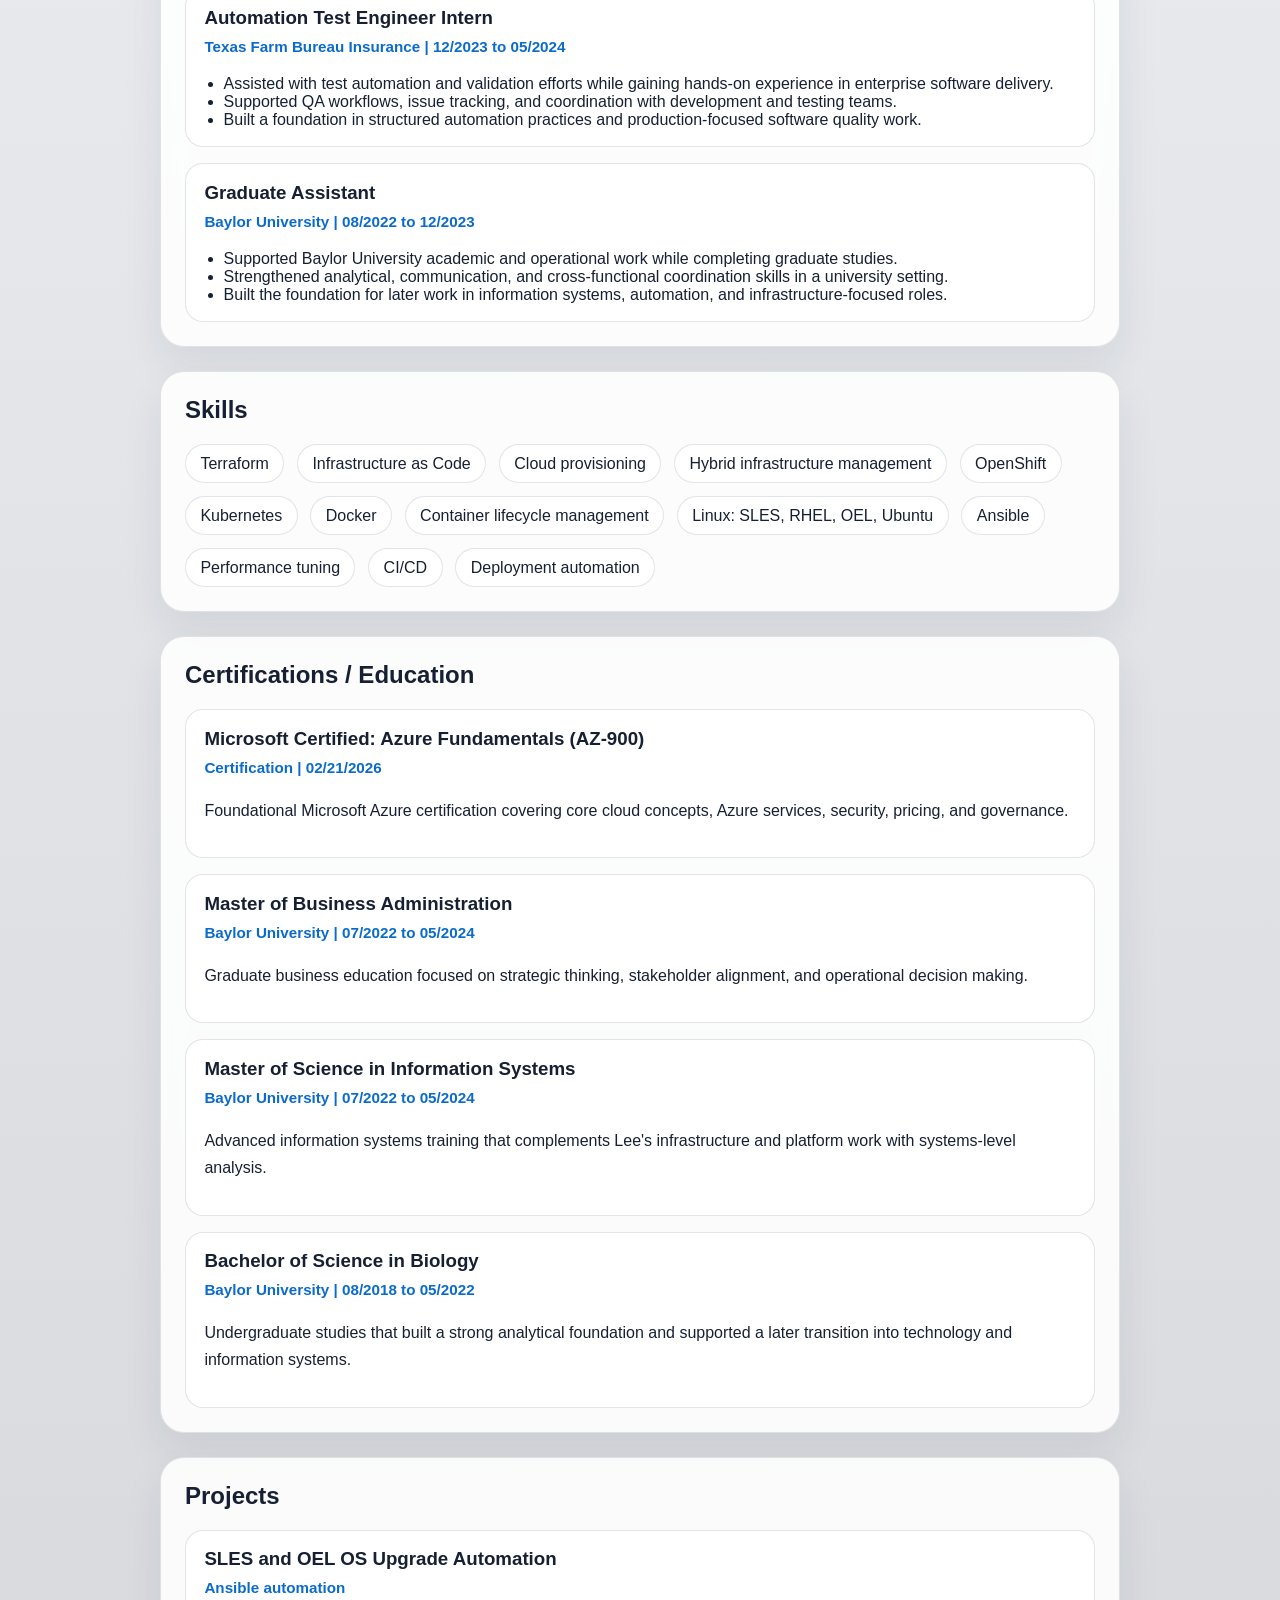
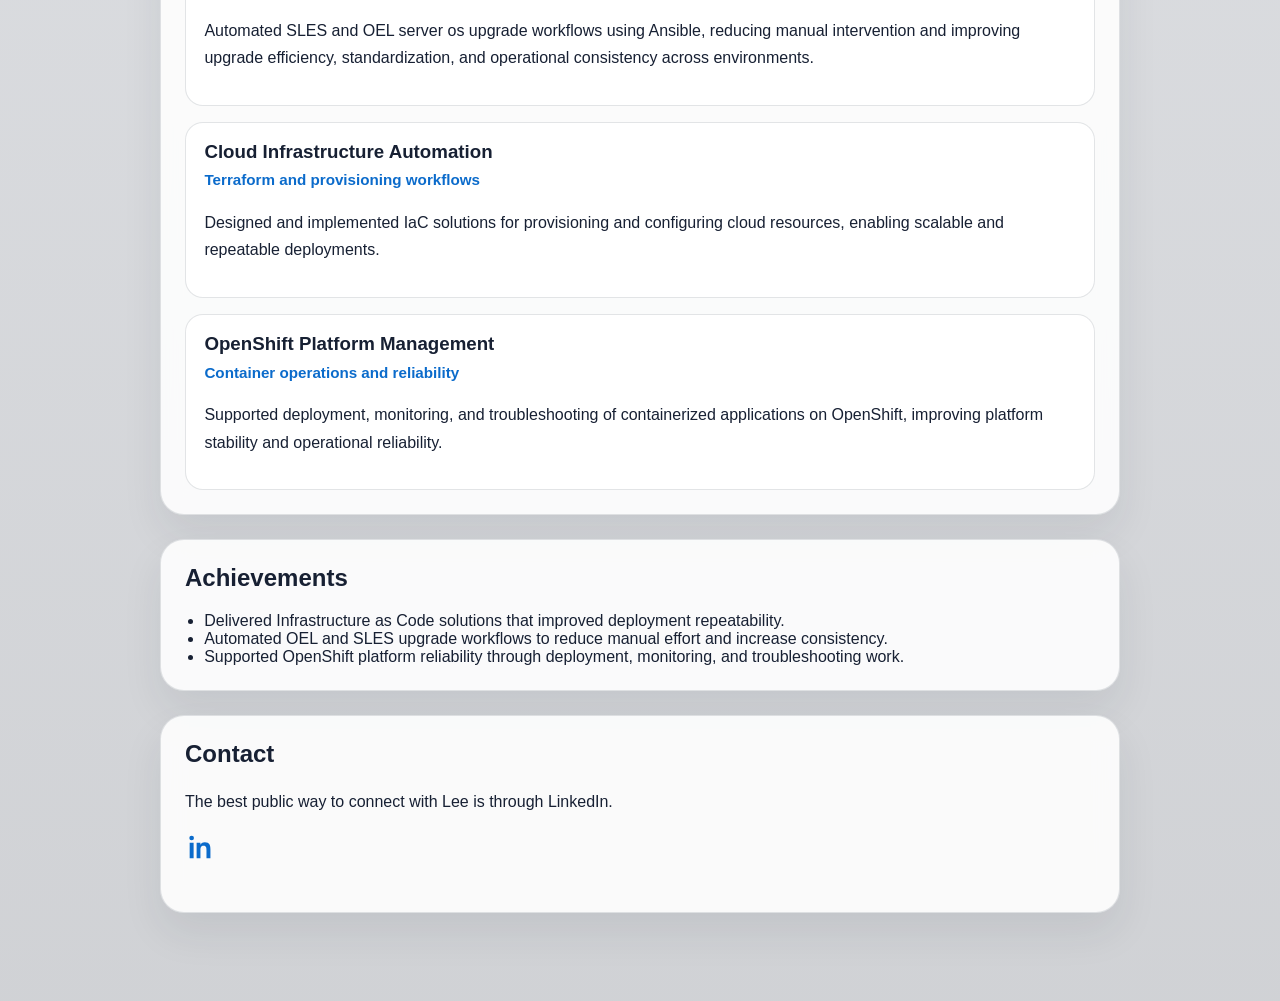
==== commit 6cc690bb: "Get the website to right subdomain, reformatted tf code, and changed look of Lee website" ====
--- a/sites/lee/src/index.html
+++ b/sites/lee/src/index.html
@@ -8,6 +8,7 @@
       name="description"
       content="Lee Zhang's professional website featuring infrastructure leadership, Linux systems administration, and technology strategy."
     />
+    <link rel="icon" type="image/svg+xml" href="./favicon.svg" />
     <link rel="stylesheet" href="./styles.css" />
     <script defer src="./script.js"></script>
   </head>
@@ -17,7 +18,7 @@
         <h1>Lee Zhang</h1>
         <p class="lede">
           Infrastructure Engineer at McLane Company focused on Infrastructure as
-          Code, OpenShift platform operations, and reliable hybrid environment
+          Code, OpenShift platform development, and reliable hybrid environment
           delivery.
         </p>
         <div class="hero-actions">
@@ -44,8 +45,8 @@
           <h2>At a Glance</h2>
           <p>
             Lee is an Infrastructure Engineer at McLane Company with experience
-            spanning Terraform, OpenShift, Kubernetes, Linux administration, and
-            automation. His work centers on building reliable platforms,
+            spanning Terraform, OpenShift, Ansible, and Linux administration. 
+            His work centers on building reliable platforms,
             improving operational consistency, and supporting application
             delivery across hybrid environments.
           </p>
@@ -62,8 +63,8 @@
           infrastructure delivery.
         </p>
         <p>
-          He works across Infrastructure as Code, OpenShift operations, Linux
-          environments, and deployment support, partnering with cross-functional
+          He works across Infrastructure as Code, OpenShift development, Linux
+          environments, and deployment, partnering with cross-functional
           teams to keep applications stable and environments consistent. With an
           MBA and MSIS, Lee also brings a business-aware mindset to technical
           decision making and long-term platform reliability.
@@ -86,7 +87,6 @@
             <h3>Linux Server Administrator</h3>
             <p class="item-meta">McLane Company | 03/2025 to 02/2026</p>
             <ul class="achievement-list">
-              <li>Managed and supported OpenShift platform operations, including container deployments, health monitoring, and troubleshooting.</li>
               <li>Performed system-level troubleshooting and optimization for containerized and platform-based workloads.</li>
               <li>Maintained Linux-based environments with a focus on stability, performance, and operational consistency.</li>
             </ul>
@@ -133,15 +133,10 @@
           <li>Docker</li>
           <li>Container lifecycle management</li>
           <li>Linux: SLES, RHEL, OEL, Ubuntu</li>
-          <li>Windows</li>
           <li>Ansible</li>
-          <li>System scripting</li>
-          <li>Container health monitoring</li>
-          <li>System debugging</li>
           <li>Performance tuning</li>
-          <li>CI/CD support</li>
+          <li>CI/CD</li>
           <li>Deployment automation</li>
-          <li>Environment consistency</li>
         </ul>
       </section>
 
@@ -190,7 +185,7 @@
             <h3>SLES and OEL OS Upgrade Automation</h3>
             <p class="item-meta">Ansible automation</p>
             <p>
-              Automated SLES and OEL server upgrade workflows using Ansible,
+              Automated SLES and OEL server os upgrade workflows using Ansible,
               reducing manual intervention and improving upgrade efficiency,
               standardization, and operational consistency across environments.
             </p>
@@ -231,8 +226,22 @@
           The best public way to connect with Lee is through LinkedIn.
         </p>
         <p>
-          <a href="https://www.linkedin.com/in/leetzhang/" target="_blank" rel="noreferrer">
-            linkedin.com/in/leetzhang
+          <a
+            class="social-link"
+            href="https://www.linkedin.com/in/leetzhang/"
+            target="_blank"
+            rel="noreferrer"
+            aria-label="Visit Lee Zhang's LinkedIn profile"
+          >
+            <svg
+              class="social-link-icon"
+              viewBox="0 0 24 24"
+              aria-hidden="true"
+            >
+              <path
+                d="M4.98 3.5a1.75 1.75 0 1 1 0 3.5 1.75 1.75 0 0 1 0-3.5ZM3.5 8.75h2.96V20.5H3.5V8.75Zm5.21 0h2.84v1.6h.04c.4-.75 1.36-1.84 3.3-1.84 3.53 0 4.18 2.23 4.18 5.13v6.86h-2.96v-6.08c0-1.45-.03-3.31-2.1-3.31-2.11 0-2.43 1.58-2.43 3.21v6.18H8.71V8.75Z"
+              />
+            </svg>
           </a>
         </p>
       </section>
--- a/sites/lee/src/styles.css
+++ b/sites/lee/src/styles.css
@@ -186,6 +186,19 @@
   color: var(--accent);
 }
 
+.social-link {
+  display: inline-flex;
+  align-items: center;
+  justify-content: center;
+}
+
+.social-link-icon {
+  width: 2rem;
+  height: 2rem;
+  display: block;
+  fill: var(--accent);
+}
+
 @media (max-width: 640px) {
   .hero {
     padding-top: 3.5rem;
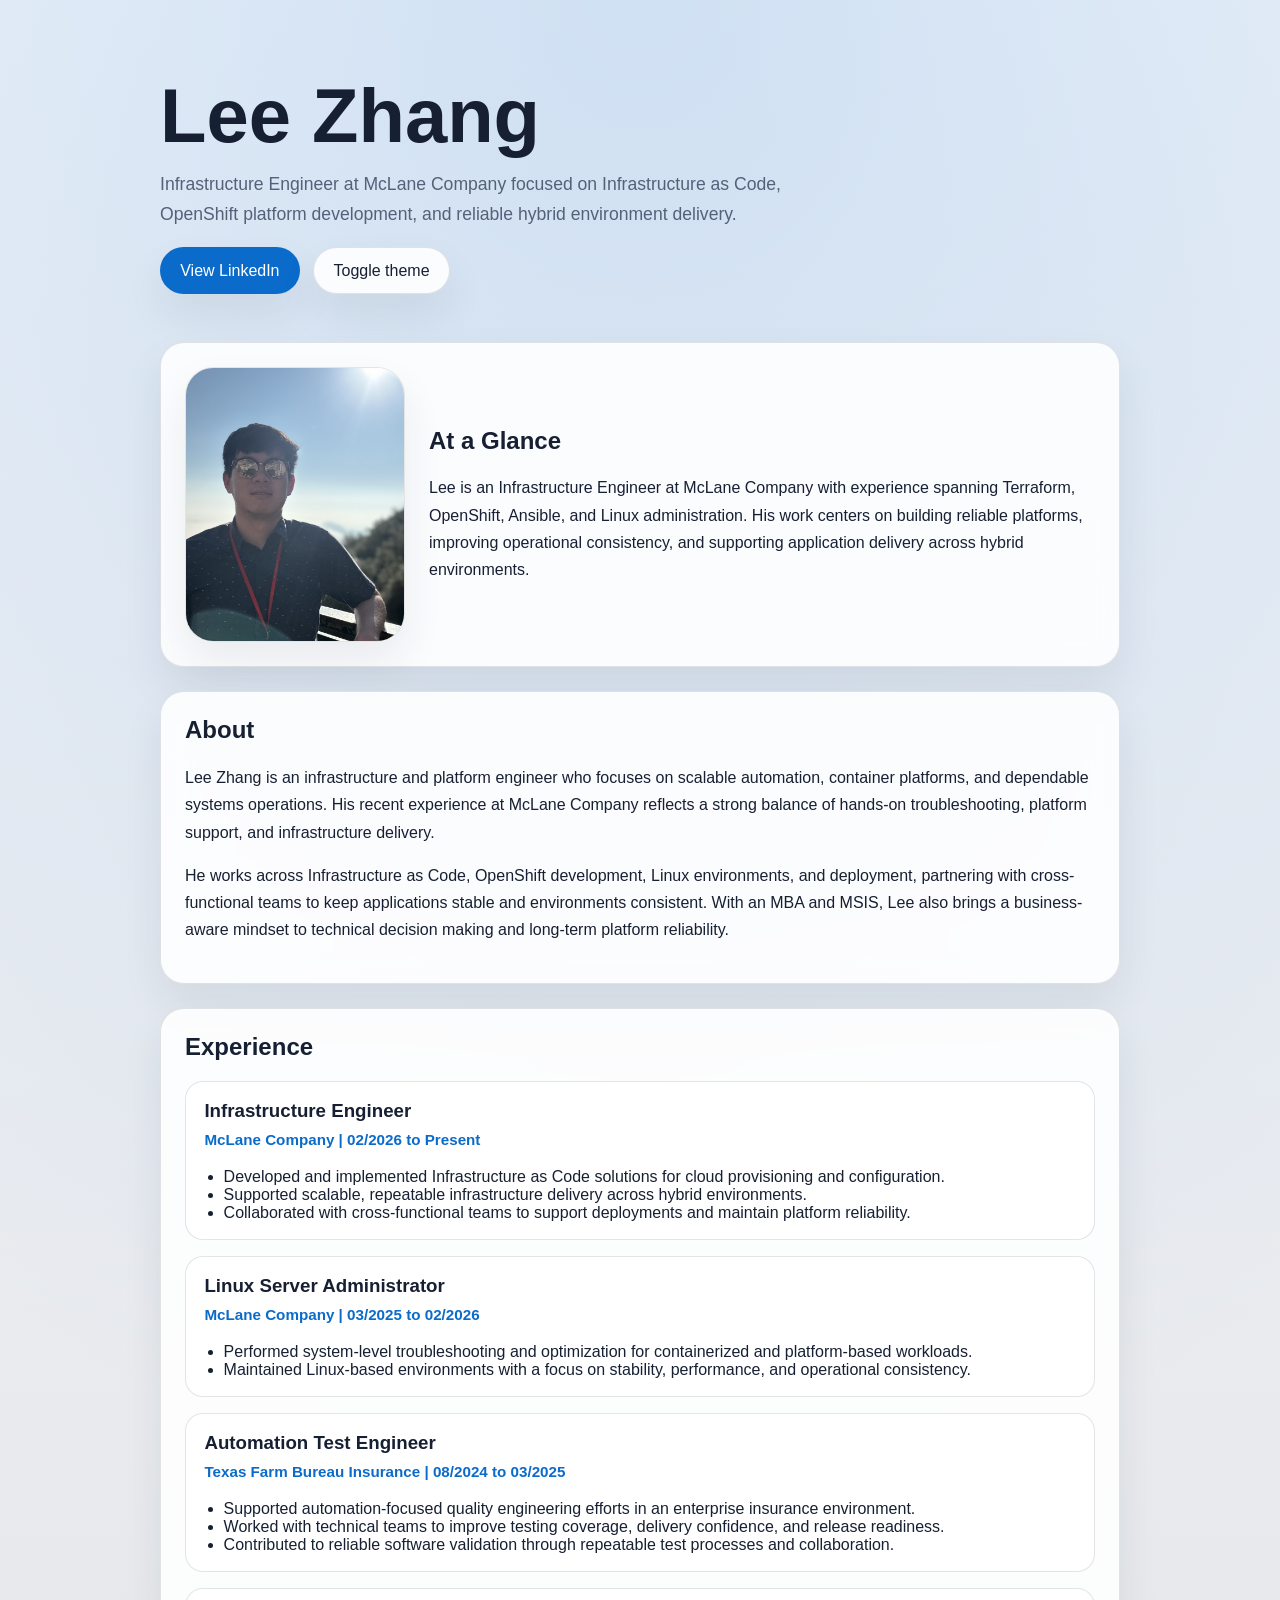
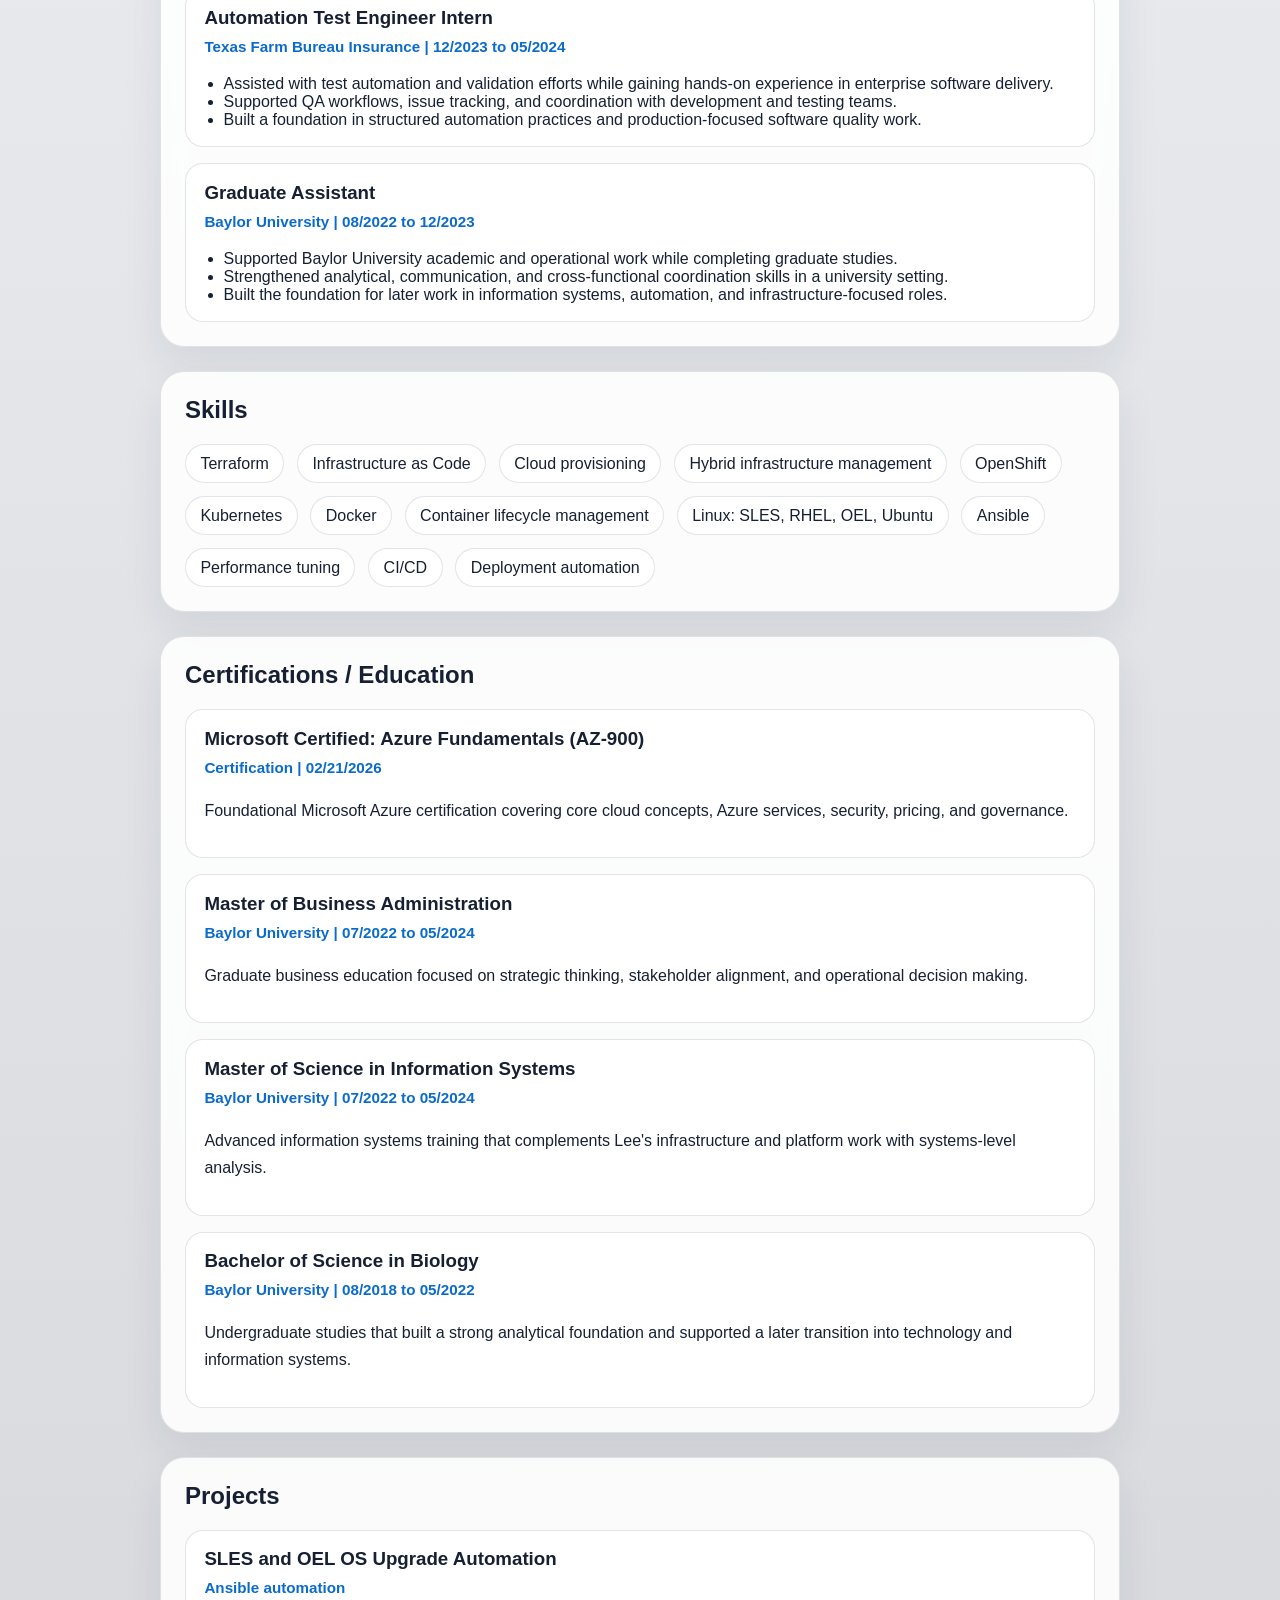
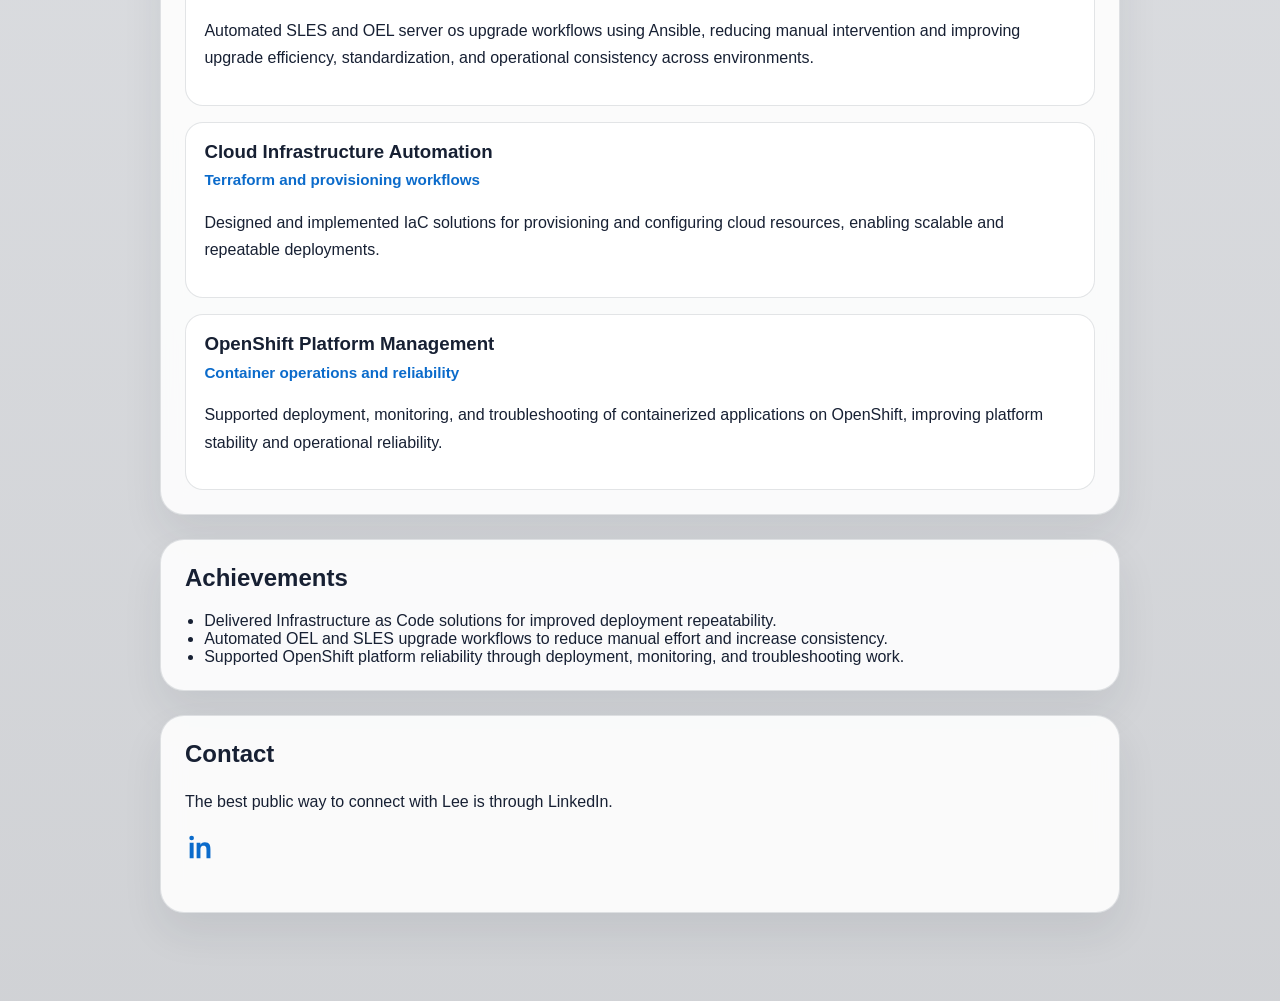
==== commit 22f6b64f: "Redeploy" ====
--- a/sites/lee/src/index.html
+++ b/sites/lee/src/index.html
@@ -214,7 +214,7 @@
       <section>
         <h2>Achievements</h2>
         <ul class="achievement-list">
-          <li>Delivered Infrastructure as Code solutions that improved deployment repeatability.</li>
+          <li>Delivered Infrastructure as Code solutions for improved deployment repeatability.</li>
           <li>Automated OEL and SLES upgrade workflows to reduce manual effort and increase consistency.</li>
           <li>Supported OpenShift platform reliability through deployment, monitoring, and troubleshooting work.</li>
         </ul>
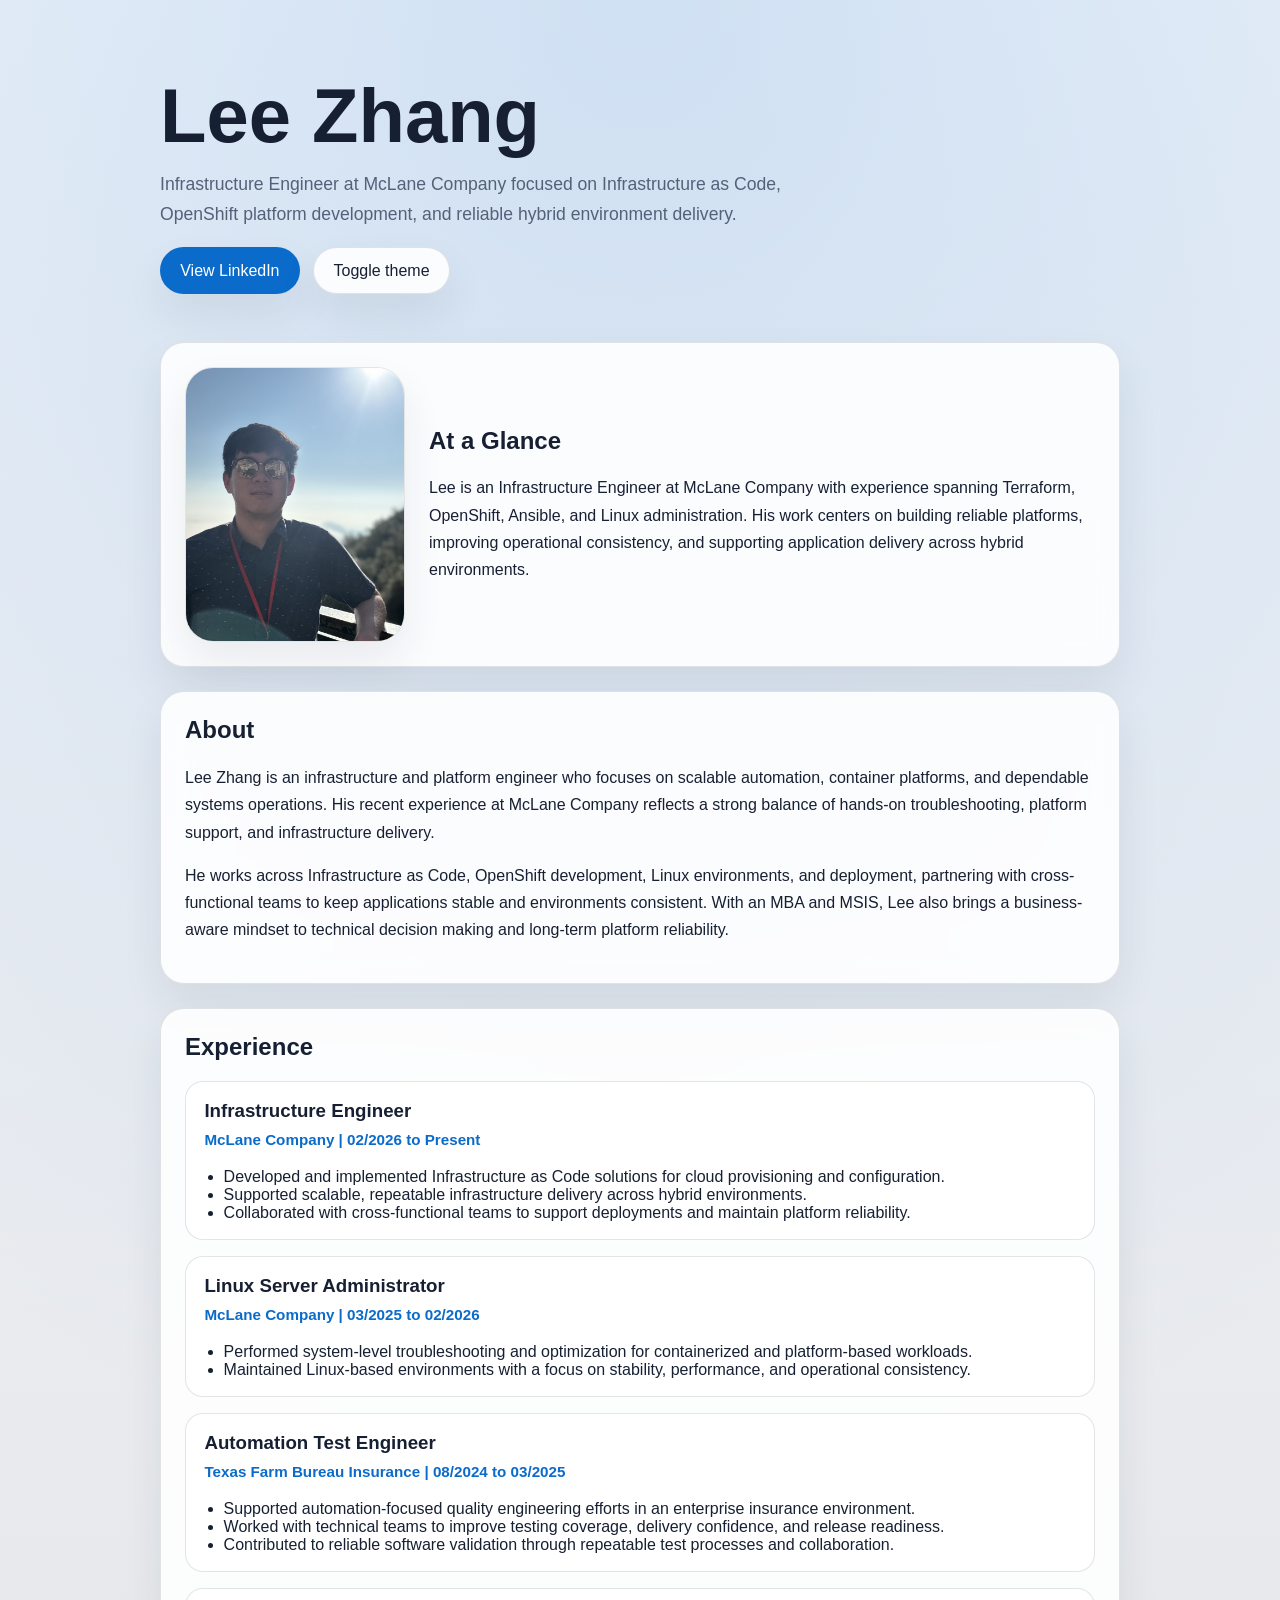
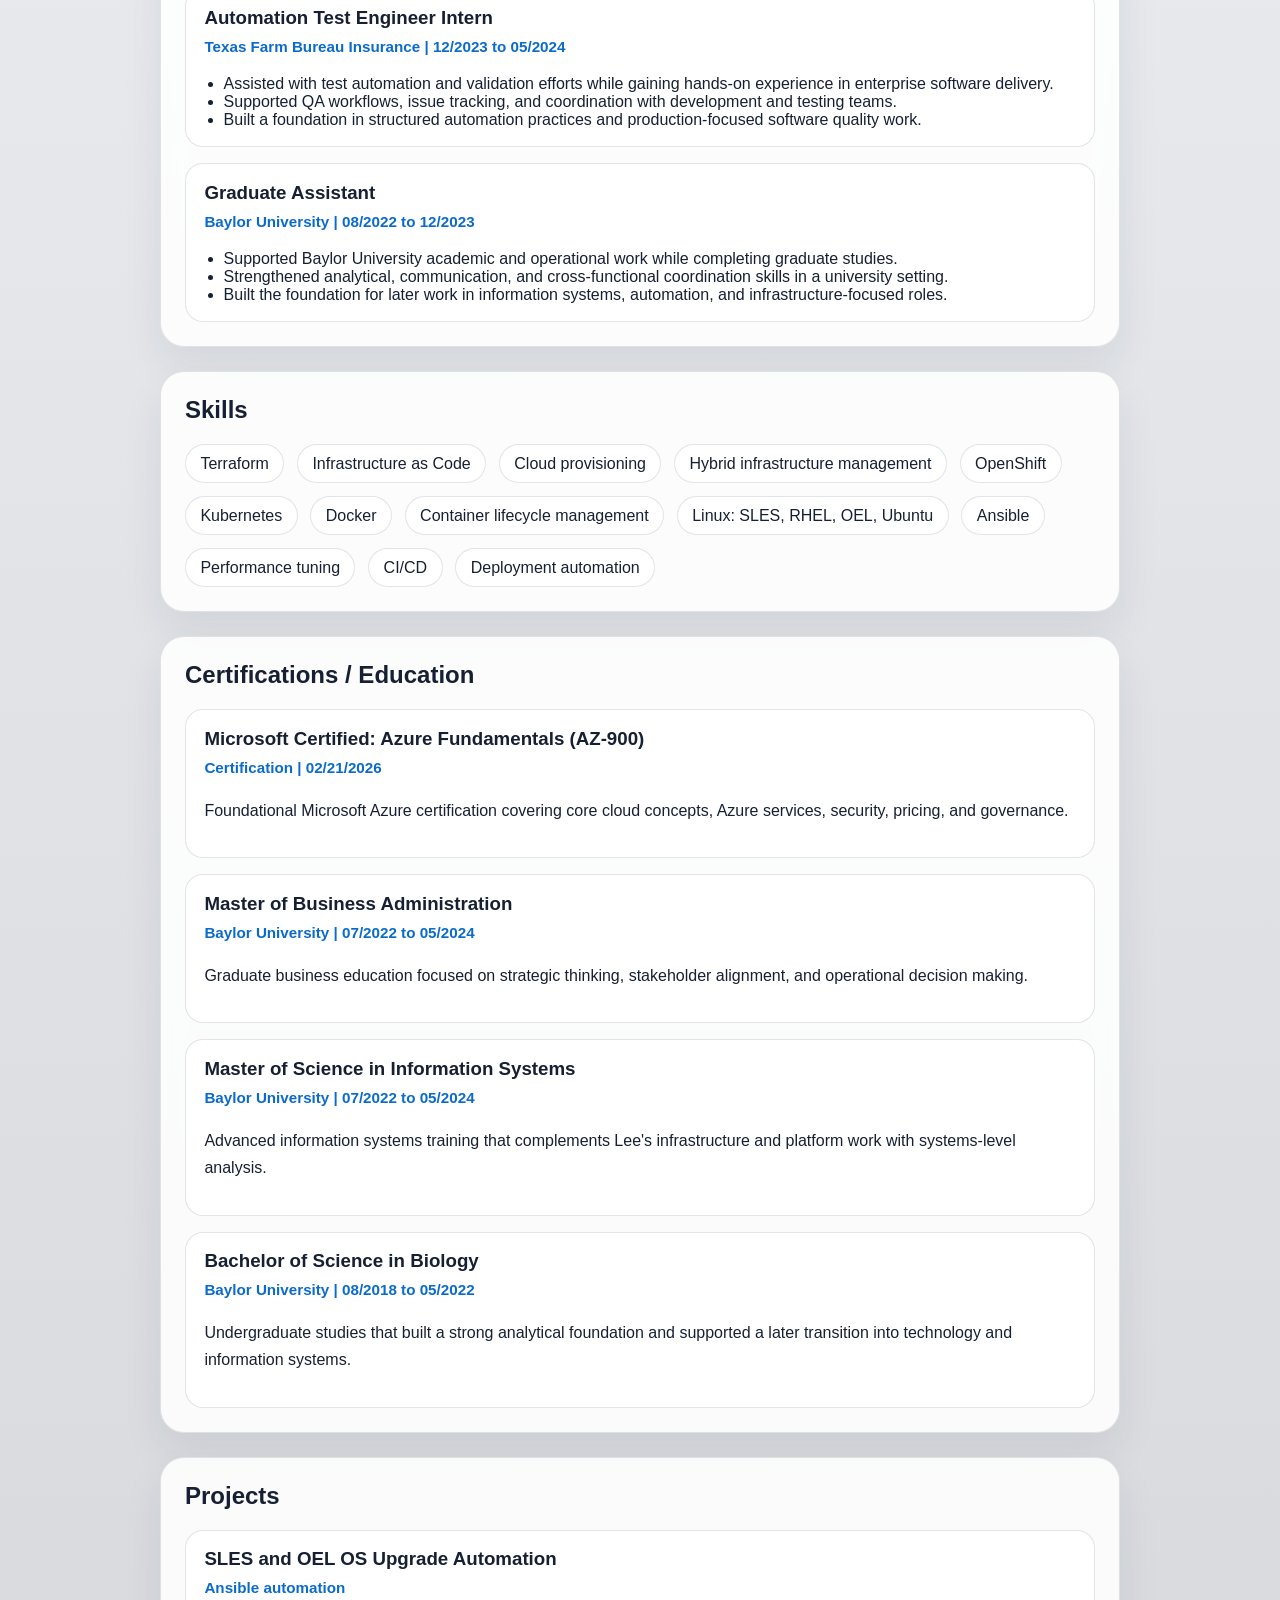
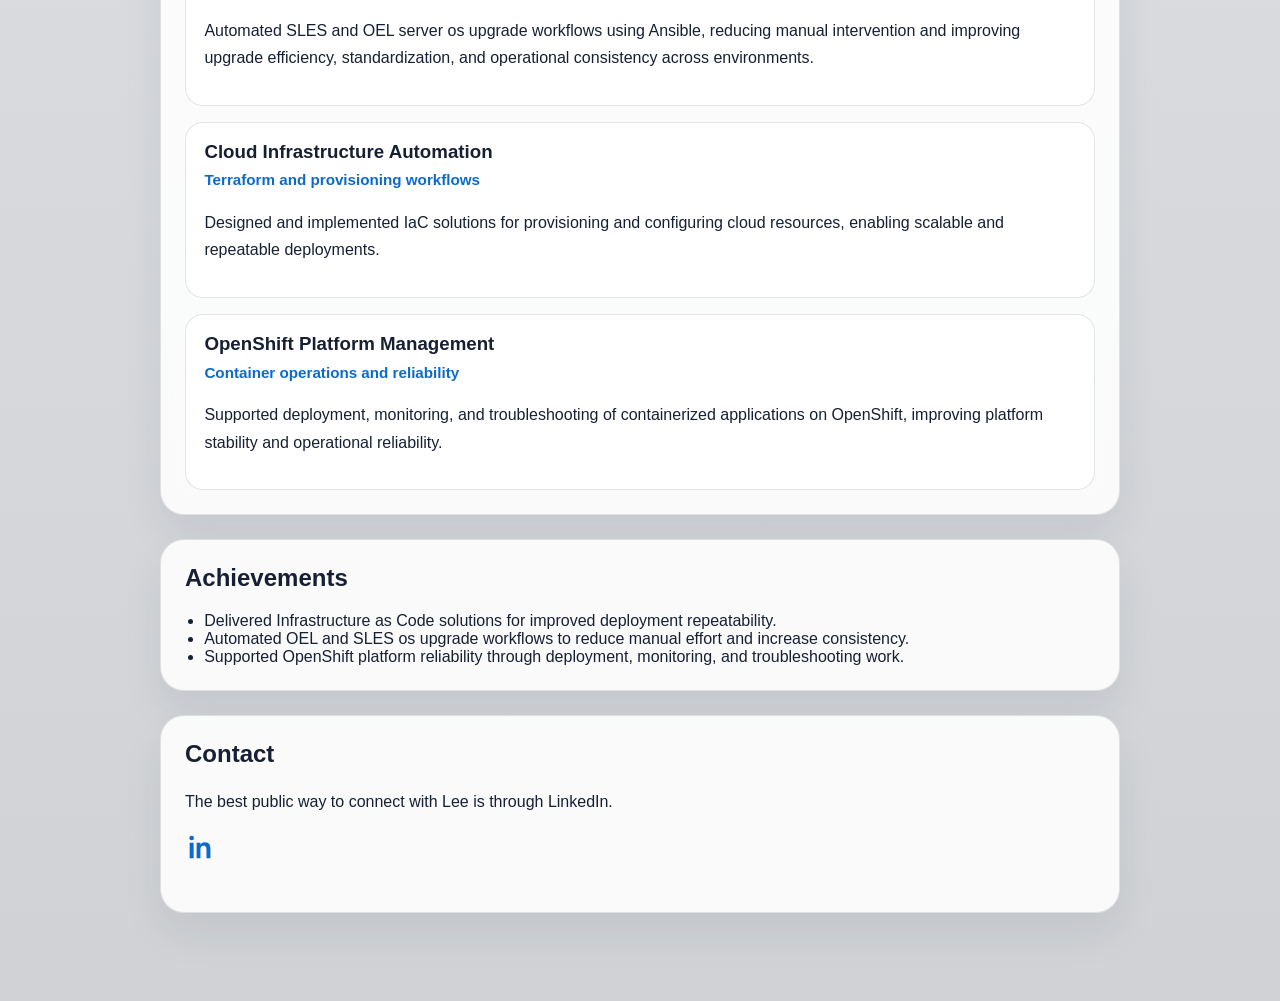
==== commit 94108be1: "Testing for debugging" ====
--- a/sites/lee/src/index.html
+++ b/sites/lee/src/index.html
@@ -215,7 +215,7 @@
         <h2>Achievements</h2>
         <ul class="achievement-list">
           <li>Delivered Infrastructure as Code solutions for improved deployment repeatability.</li>
-          <li>Automated OEL and SLES upgrade workflows to reduce manual effort and increase consistency.</li>
+          <li>Automated OEL and SLES os upgrade workflows to reduce manual effort and increase consistency.</li>
           <li>Supported OpenShift platform reliability through deployment, monitoring, and troubleshooting work.</li>
         </ul>
       </section>
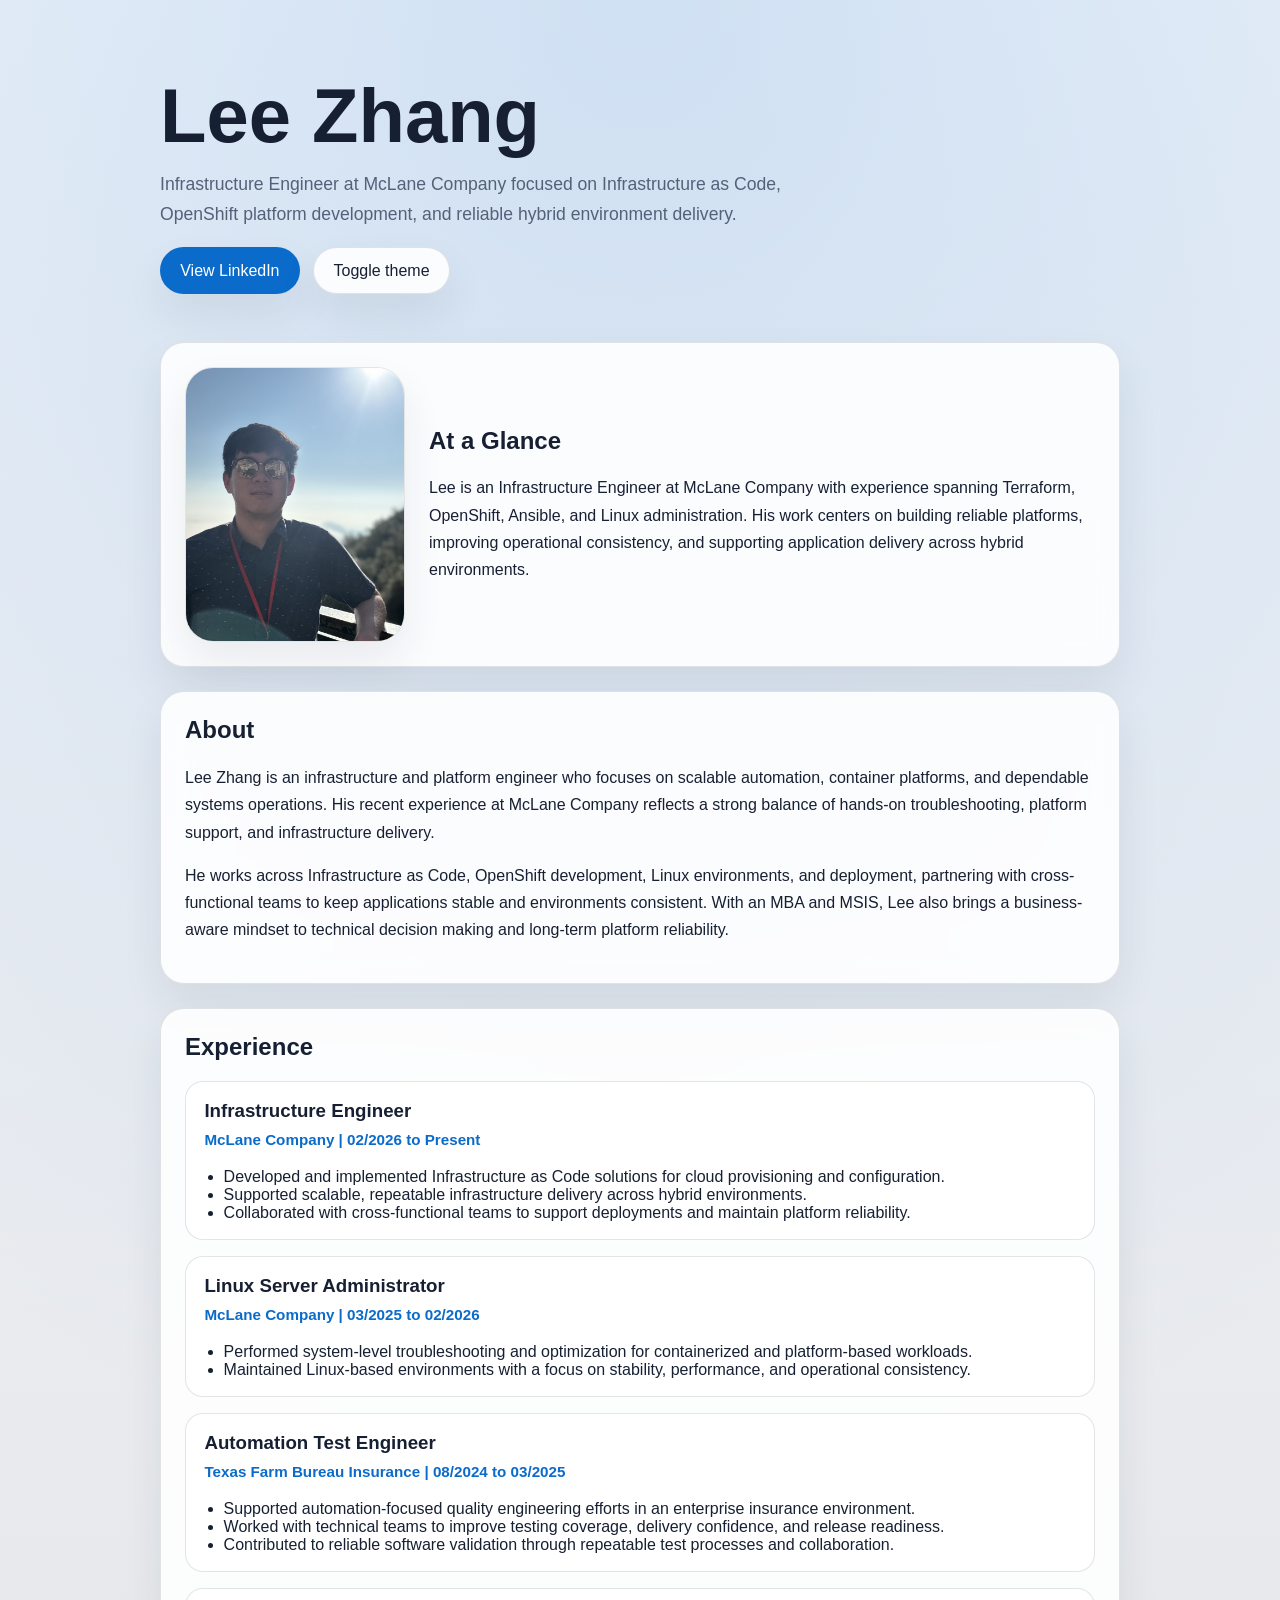
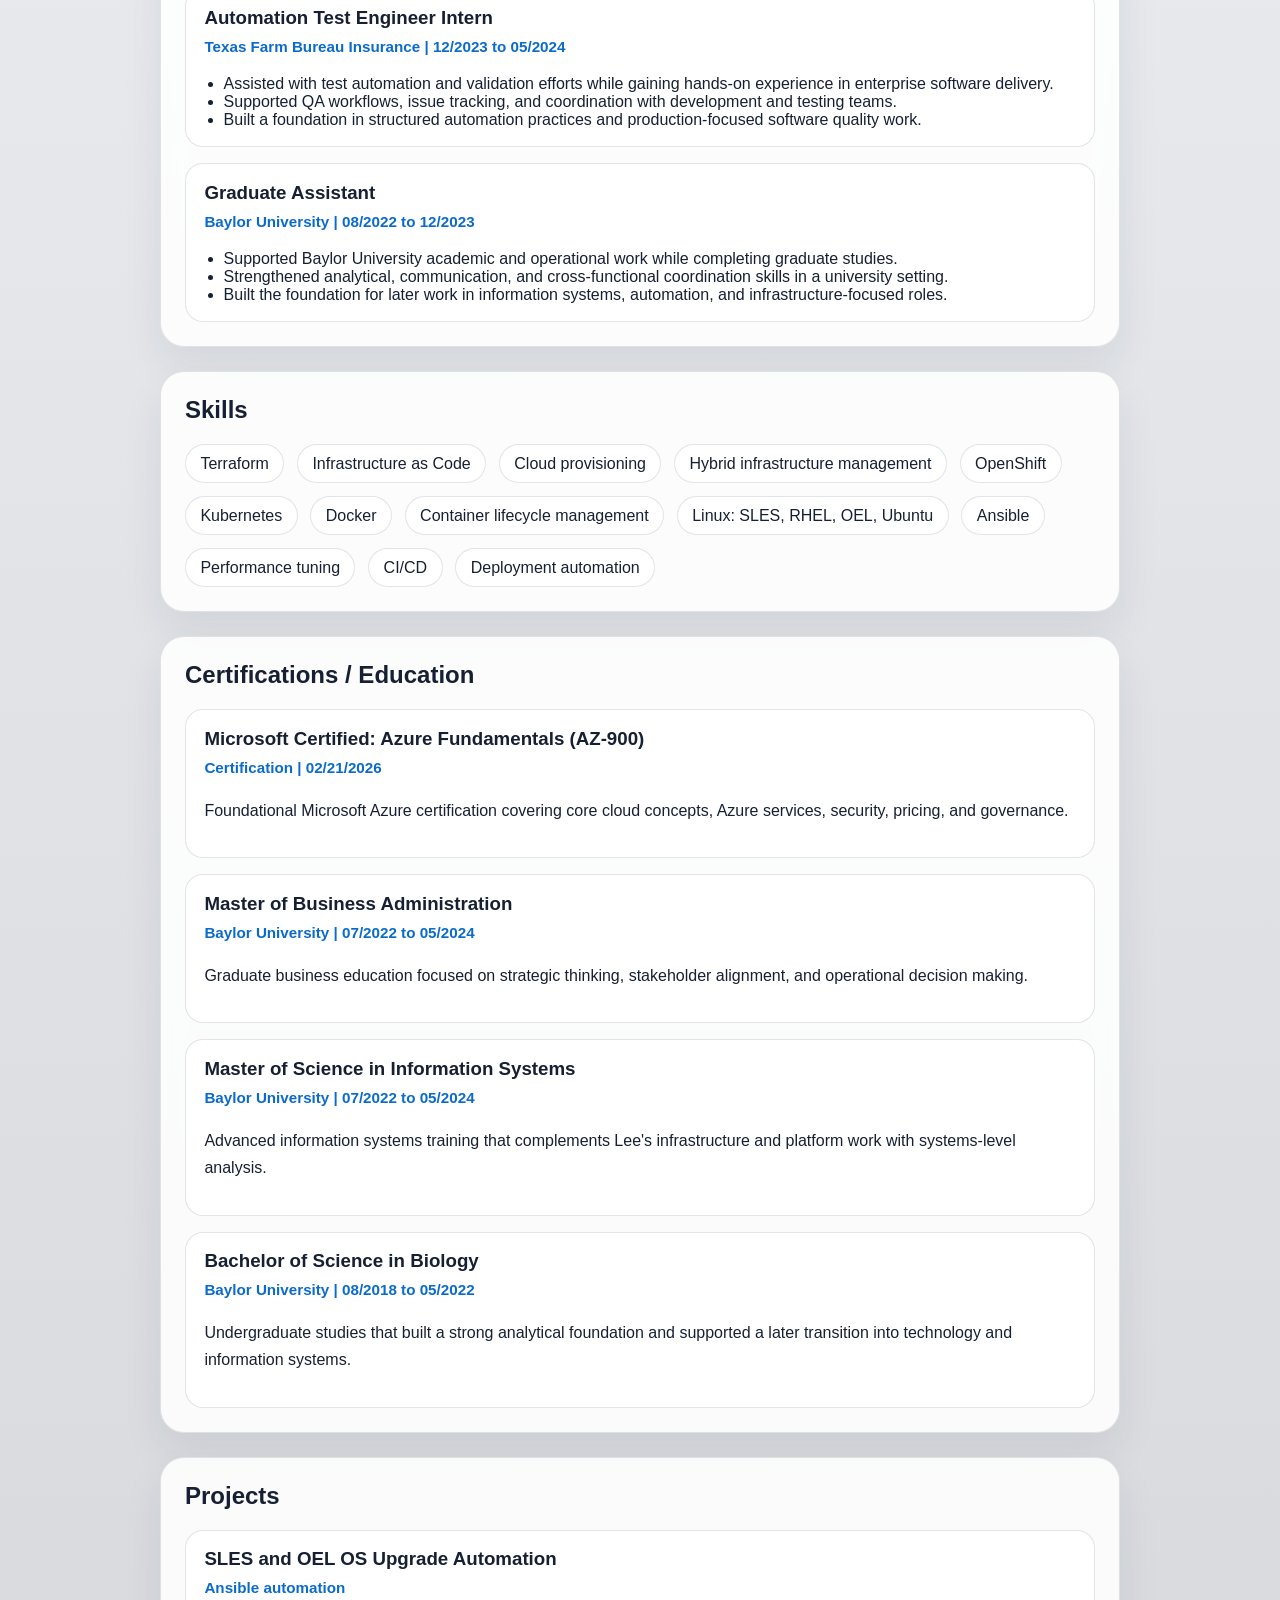
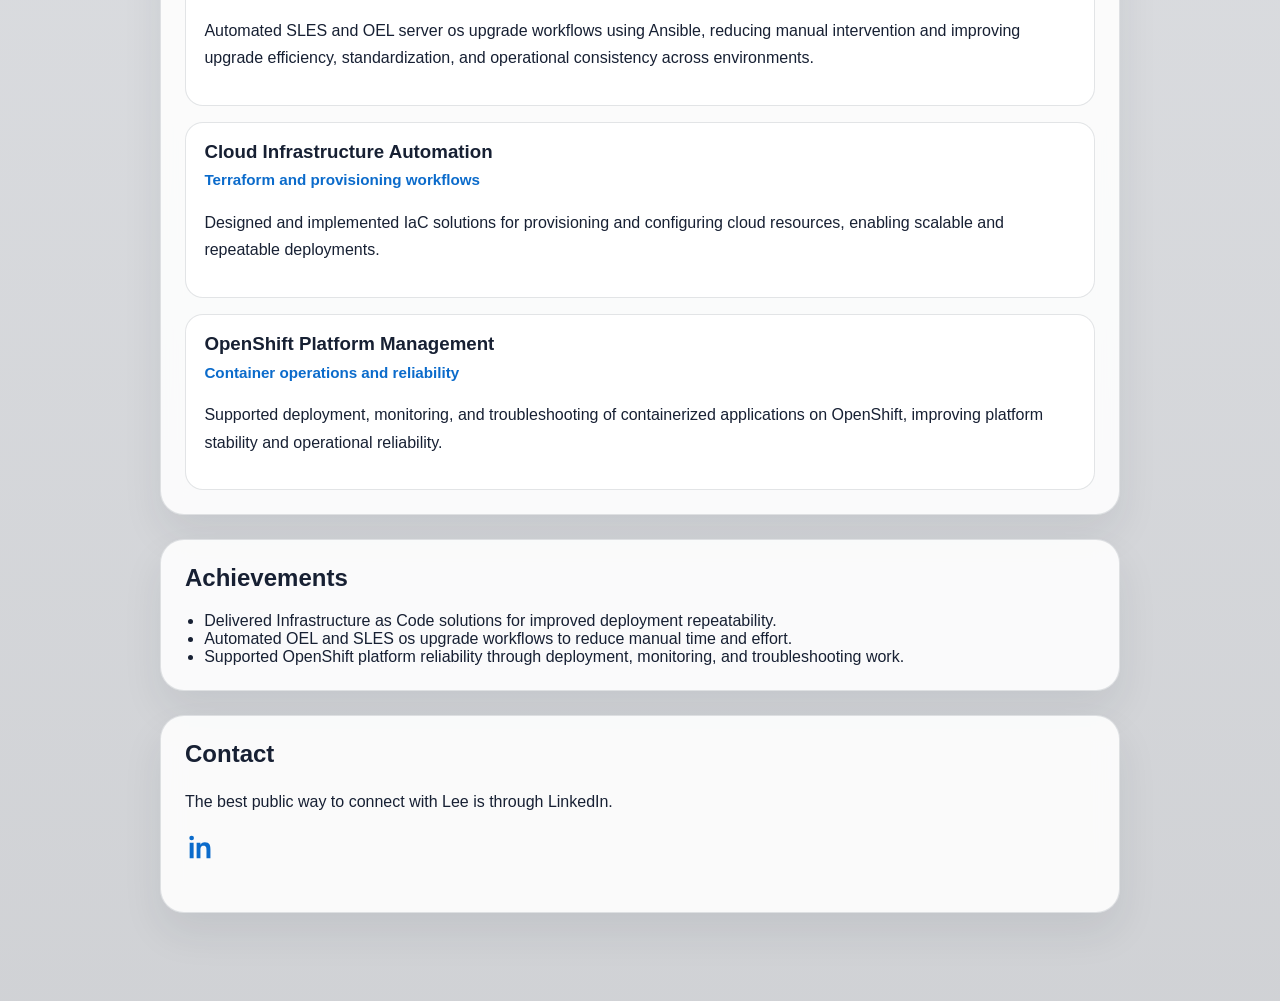
==== commit c1868510: "Testing for debugging" ====
--- a/sites/lee/src/index.html
+++ b/sites/lee/src/index.html
@@ -215,7 +215,7 @@
         <h2>Achievements</h2>
         <ul class="achievement-list">
           <li>Delivered Infrastructure as Code solutions for improved deployment repeatability.</li>
-          <li>Automated OEL and SLES os upgrade workflows to reduce manual effort and increase consistency.</li>
+          <li>Automated OEL and SLES os upgrade workflows to reduce manual time and effort.</li>
           <li>Supported OpenShift platform reliability through deployment, monitoring, and troubleshooting work.</li>
         </ul>
       </section>
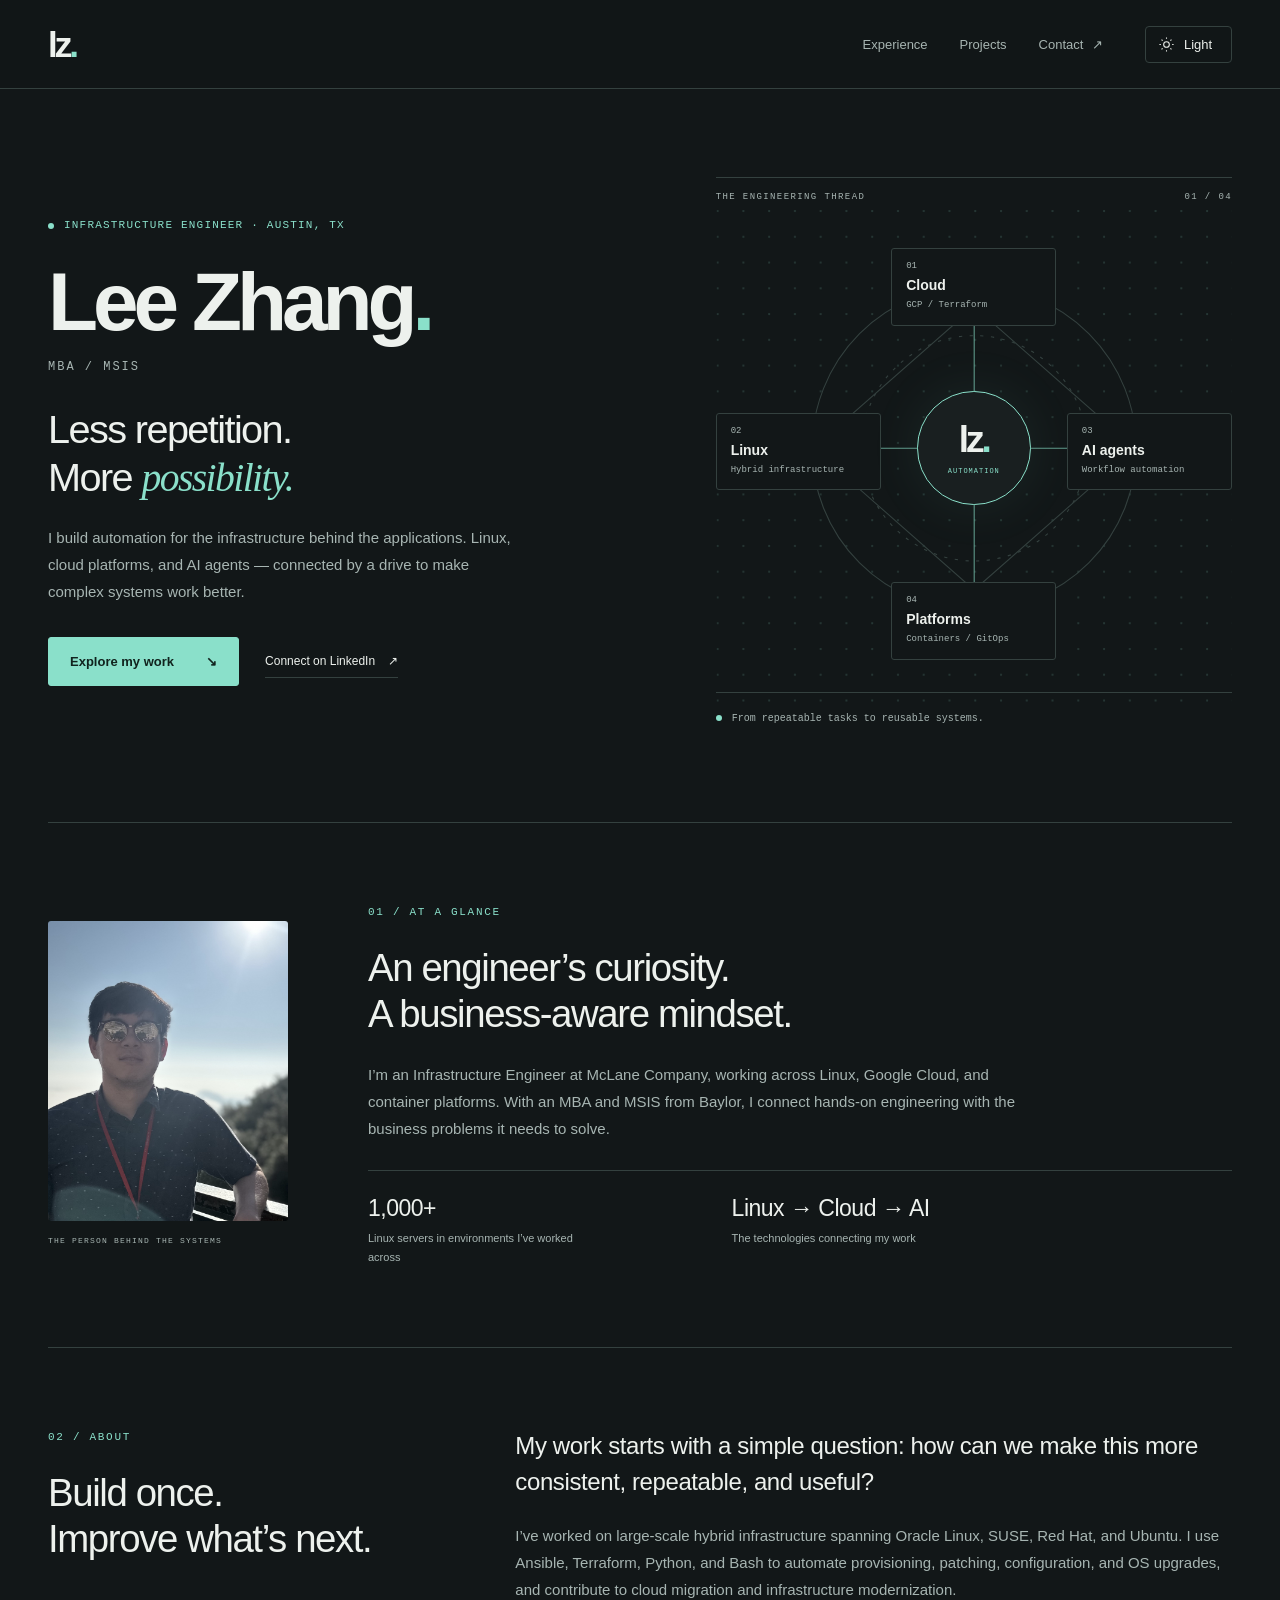
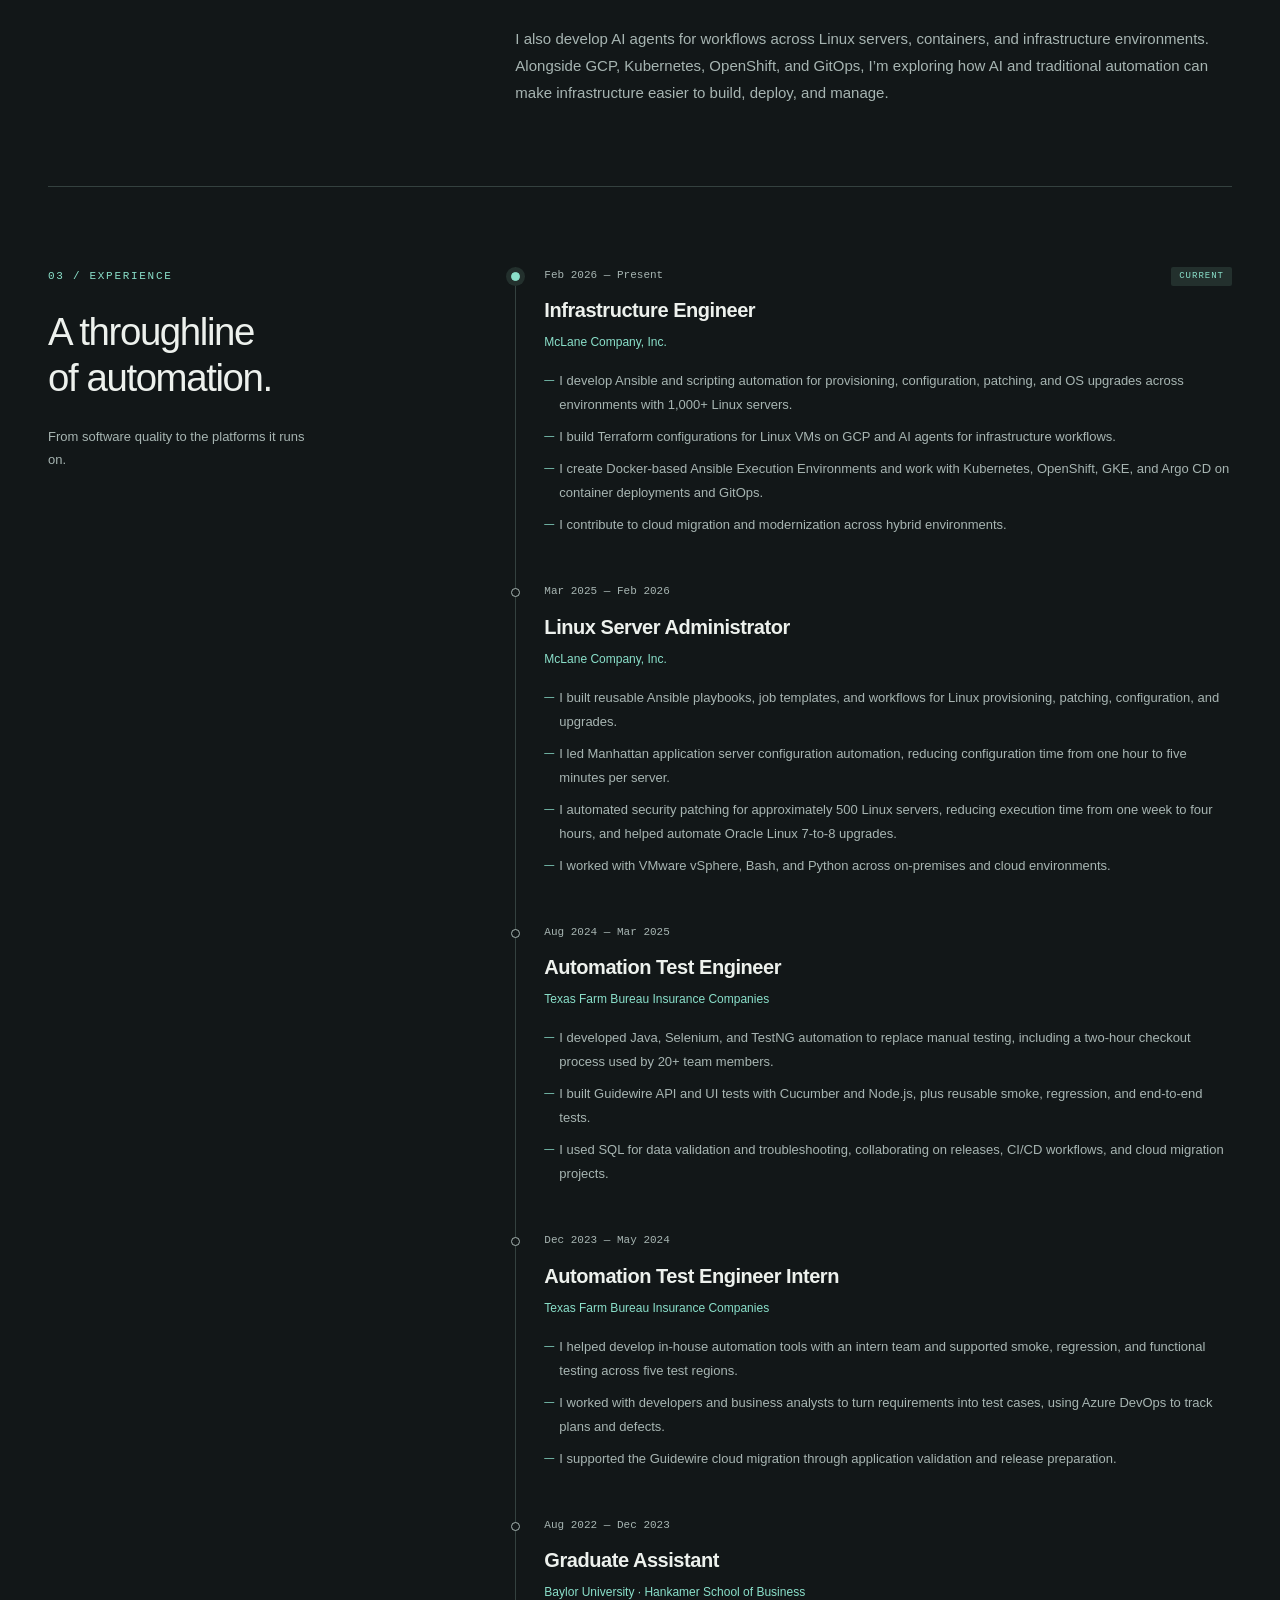
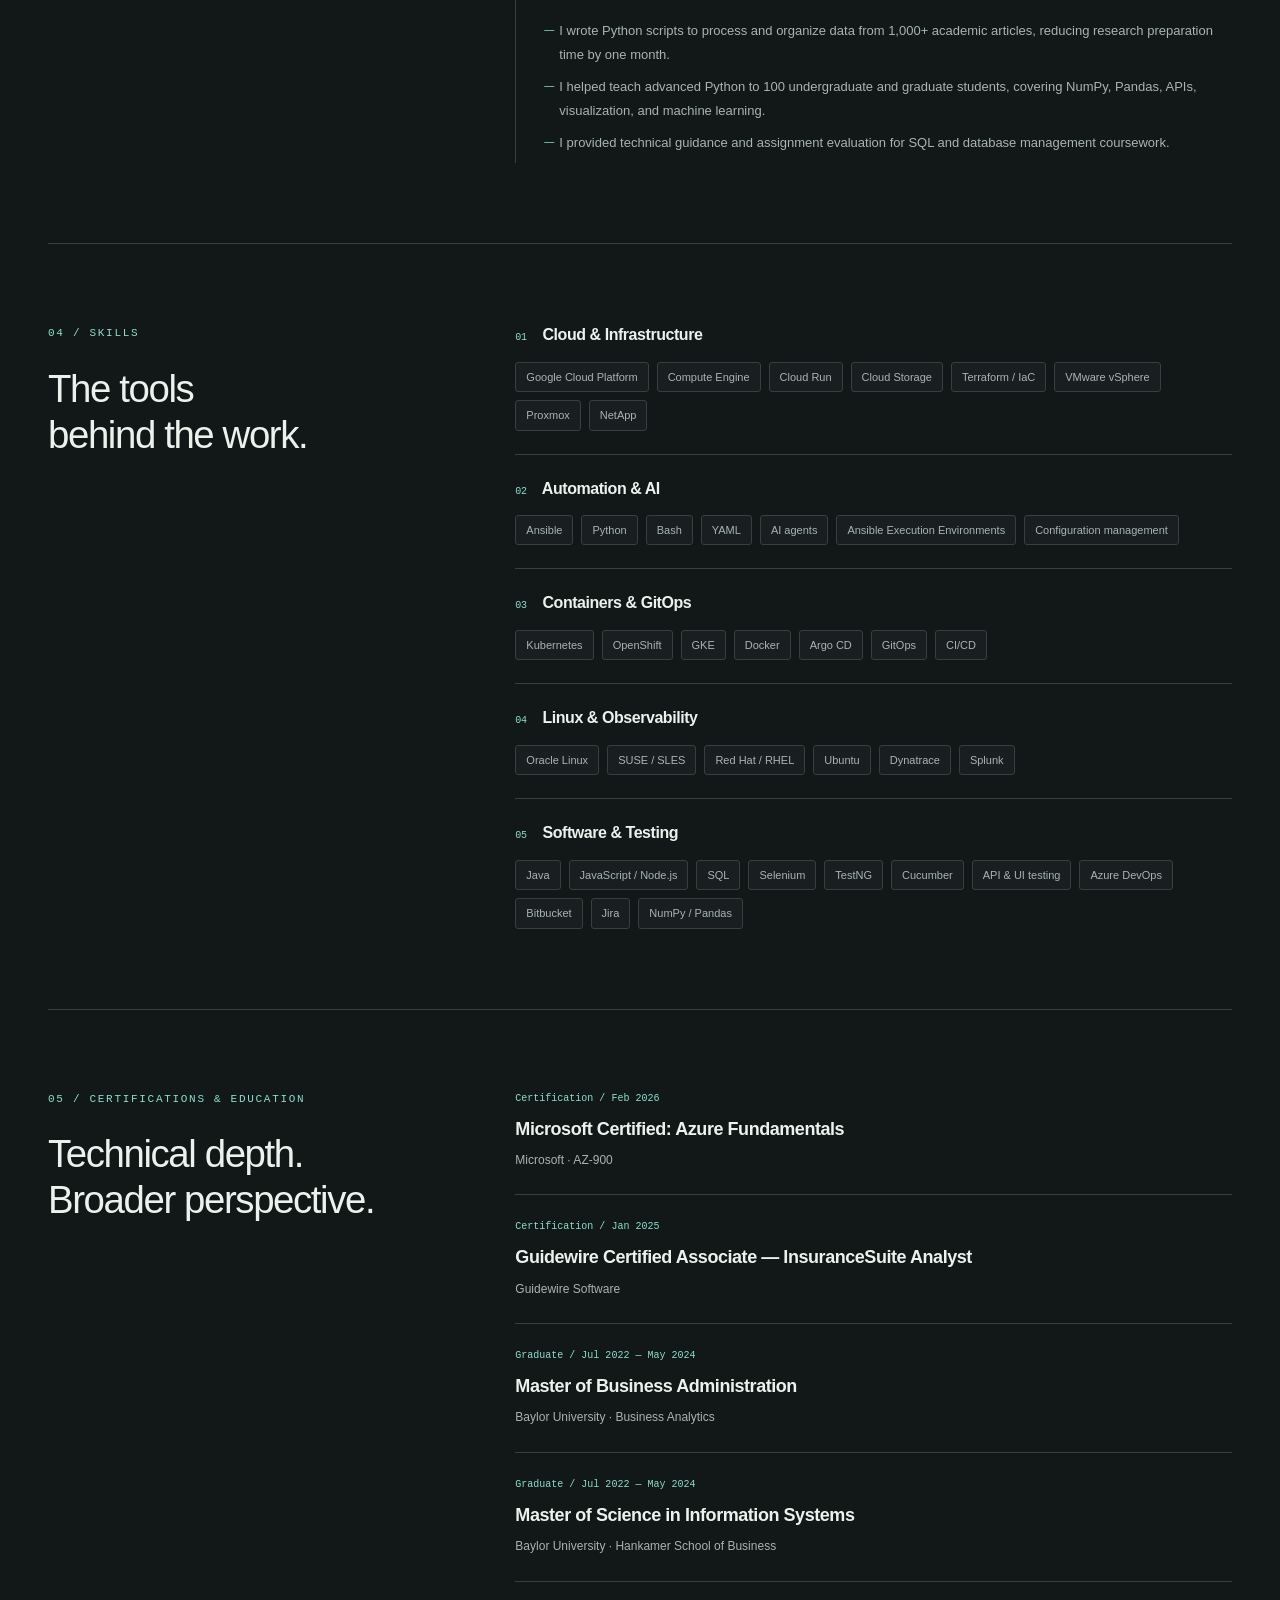
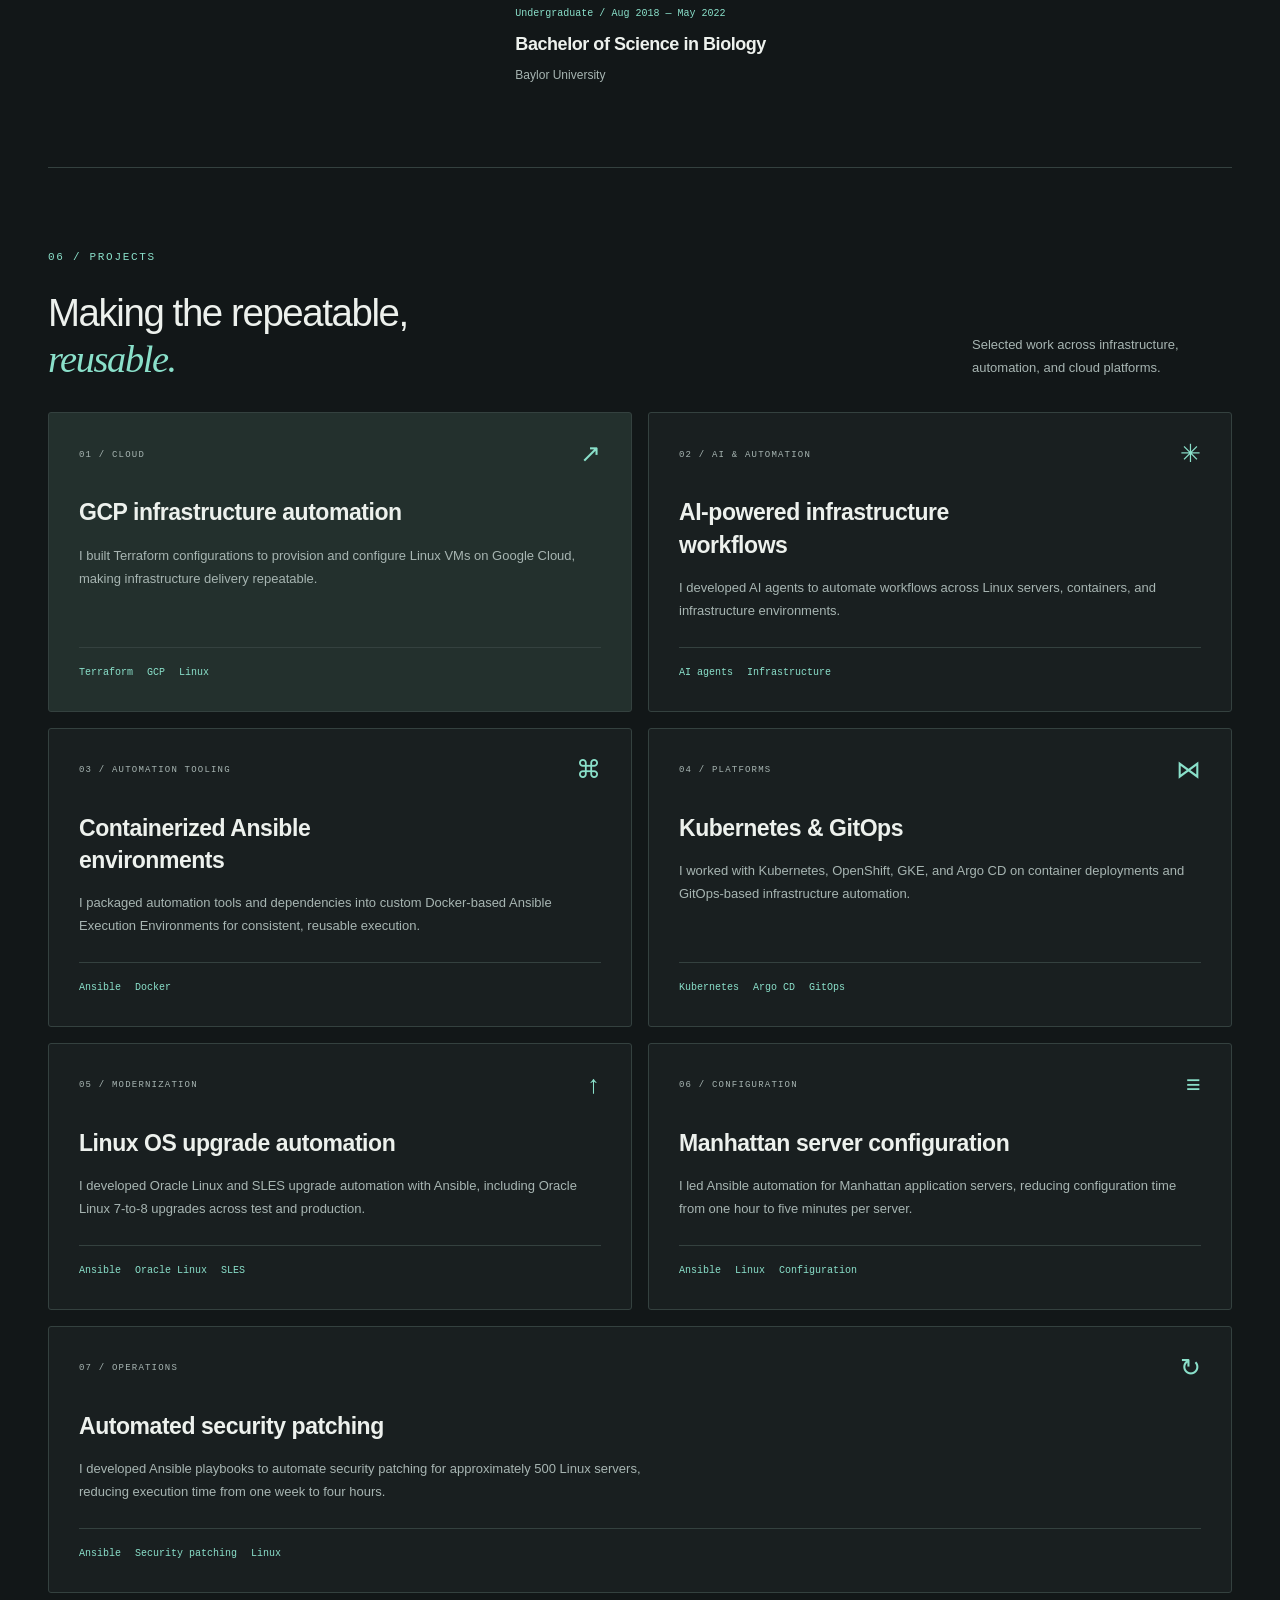
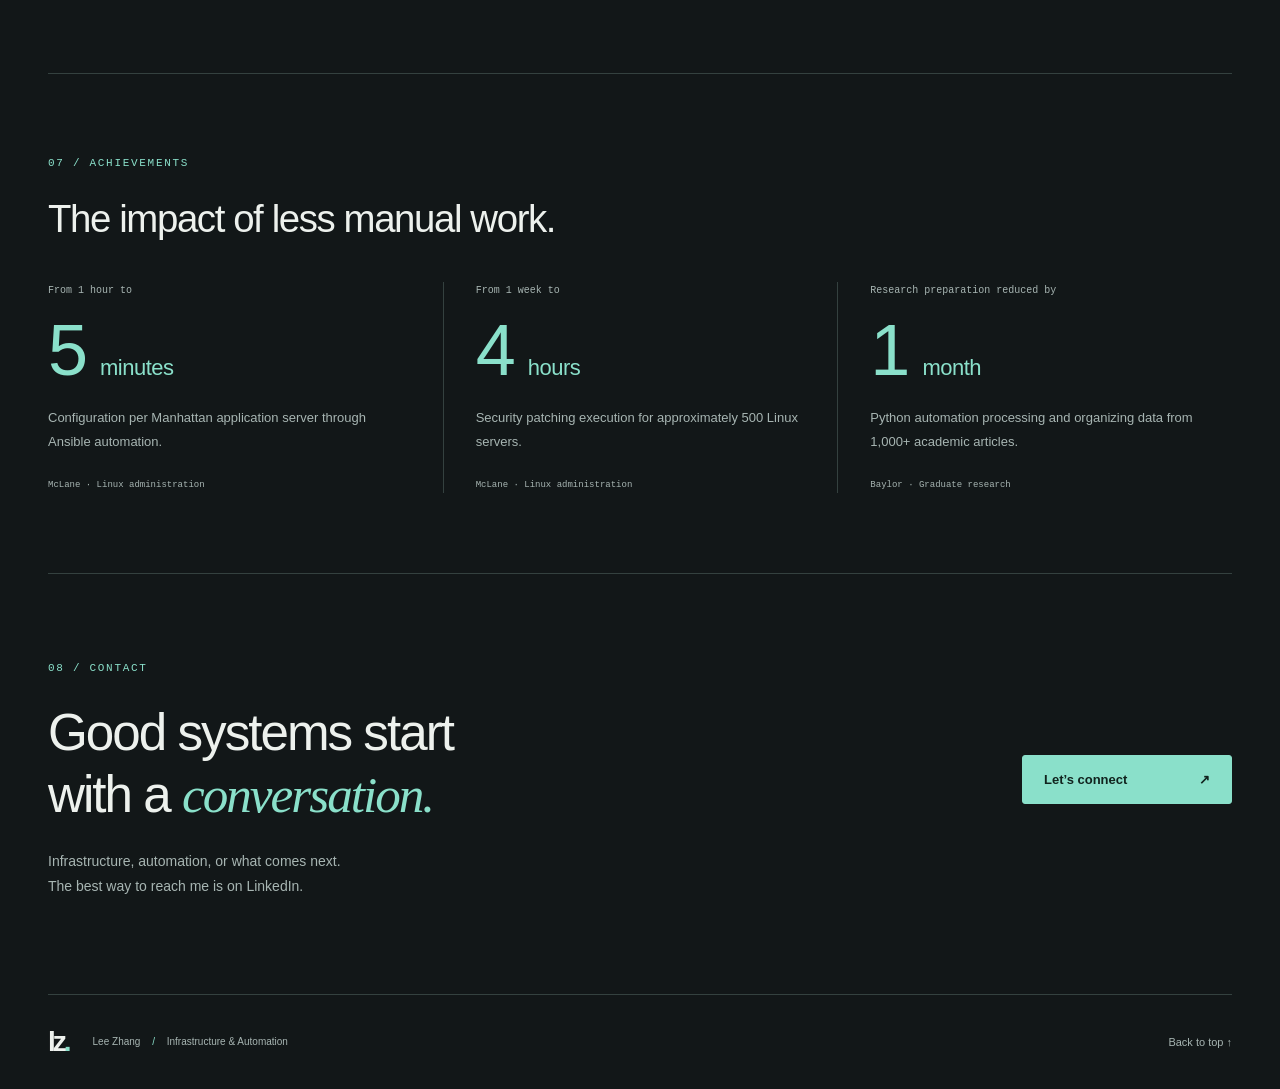
==== commit 89e57ff3: "Refresh Lee portfolio content and infrastructure studio design" ====
--- a/sites/lee/src/index.html
+++ b/sites/lee/src/index.html
@@ -3,248 +3,142 @@
   <head>
     <meta charset="UTF-8" />
     <meta name="viewport" content="width=device-width, initial-scale=1.0" />
-    <title>Lee Zhang | Portfolio</title>
-    <meta
-      name="description"
-      content="Lee Zhang's professional website featuring infrastructure leadership, Linux systems administration, and technology strategy."
-    />
+    <meta name="color-scheme" content="dark light" />
+    <meta name="description" content="Lee Zhang, MBA, MSIS — Infrastructure Engineer in Austin, Texas. Linux, GCP, AI agents, and automation for reliable infrastructure at scale." />
+    <title>Lee Zhang | Infrastructure & Automation</title>
     <link rel="icon" type="image/svg+xml" href="./favicon.svg" />
     <link rel="stylesheet" href="./styles.css" />
     <script defer src="./script.js"></script>
   </head>
   <body>
-    <header class="hero">
-      <div class="container">
-        <h1>Lee Zhang</h1>
-        <p class="lede">
-          Infrastructure Engineer at McLane Company focused on Infrastructure as
-          Code, OpenShift platform development, and reliable hybrid environment
-          delivery.
-        </p>
-        <div class="hero-actions">
-          <a class="button-link" href="https://www.linkedin.com/in/leetzhang/" target="_blank" rel="noreferrer">
-            View LinkedIn
-          </a>
-          <button class="theme-toggle" type="button" aria-label="Toggle theme">
-            Toggle theme
-          </button>
-        </div>
+    <a class="skip-link" href="#main">Skip to content</a>
+    <header class="site-header">
+      <div class="container header-inner">
+        <a class="wordmark" href="#top" aria-label="Lee Zhang, back to top">lz<span>.</span></a>
+        <nav aria-label="Main navigation">
+          <a href="#experience">Experience</a>
+          <a href="#projects">Projects</a>
+          <a href="#contact">Contact <span aria-hidden="true">↗</span></a>
+        </nav>
+        <button class="theme-toggle" type="button" aria-label="Switch to light theme" aria-pressed="false" hidden>
+          <svg viewBox="0 0 24 24" fill="none" stroke="currentColor" stroke-width="1.5" aria-hidden="true"><circle cx="12" cy="12" r="4"/><path d="M12 2v2m0 16v2M2 12h2m16 0h2M5 5l1.5 1.5m11 11L19 19M5 19l1.5-1.5m11-11L19 5"/></svg>
+          <span class="theme-label">Light</span>
+        </button>
       </div>
     </header>
 
-    <main class="container">
-      <section class="profile-card">
-        <div class="profile-image-wrap">
-          <img
-            class="profile-image"
-            src="./profile-photo.jpeg"
-            alt="Professional profile portrait for Lee Zhang"
-          />
+    <div class="hero container" id="top">
+      <div class="hero-copy">
+        <p class="eyebrow"><span class="accent-dot" aria-hidden="true"></span> Infrastructure Engineer · Austin, TX</p>
+        <h1>Lee Zhang<span class="title-dot">.</span></h1>
+        <p class="credentials">MBA / MSIS</p>
+        <p class="hero-statement">Less repetition.<br /> More <em>possibility.</em></p>
+        <p class="lede">I build automation for the infrastructure behind the applications. Linux, cloud platforms, and AI agents — connected by a drive to make complex systems work better.</p>
+        <div class="hero-actions">
+          <a class="button-link" href="#projects">Explore my work <span aria-hidden="true">↘</span></a>
+          <a class="text-link" href="https://www.linkedin.com/in/leetzhang/" target="_blank" rel="noopener noreferrer">Connect on LinkedIn <span aria-hidden="true">↗</span></a>
         </div>
-        <div class="profile-copy">
-          <h2>At a Glance</h2>
-          <p>
-            Lee is an Infrastructure Engineer at McLane Company with experience
-            spanning Terraform, OpenShift, Ansible, and Linux administration. 
-            His work centers on building reliable platforms,
-            improving operational consistency, and supporting application
-            delivery across hybrid environments.
-          </p>
+      </div>
+      <div class="topology" aria-hidden="true">
+        <div class="diagram-heading"><span>THE ENGINEERING THREAD</span><span>01 / 04</span></div>
+        <svg class="topology-lines" viewBox="0 0 480 460" fill="none">
+          <defs><pattern id="dots" width="24" height="24" patternUnits="userSpaceOnUse"><circle cx="1" cy="1" r="1" fill="currentColor" opacity=".18"/></pattern></defs>
+          <rect width="480" height="460" fill="url(#dots)"/>
+          <circle class="orbit" cx="240" cy="222" r="151"/>
+          <circle class="orbit inner-orbit" cx="240" cy="222" r="105"/>
+          <path class="connection" d="M240 90V222M90 222H390M240 222V354"/>
+          <path class="connection secondary" d="M240 90L390 222L240 354L90 222Z"/>
+          <circle class="junction" cx="240" cy="90" r="4"/><circle class="junction" cx="90" cy="222" r="4"/><circle class="junction" cx="390" cy="222" r="4"/><circle class="junction" cx="240" cy="354" r="4"/>
+        </svg>
+        <div class="diagram-node node-cloud"><span class="node-index">01</span><strong>Cloud</strong><small>GCP / Terraform</small></div>
+        <div class="diagram-node node-linux"><span class="node-index">02</span><strong>Linux</strong><small>Hybrid infrastructure</small></div>
+        <div class="diagram-center"><span class="center-mark">lz<span>.</span></span><small>AUTOMATION</small></div>
+        <div class="diagram-node node-ai"><span class="node-index">03</span><strong>AI agents</strong><small>Workflow automation</small></div>
+        <div class="diagram-node node-platform"><span class="node-index">04</span><strong>Platforms</strong><small>Containers / GitOps</small></div>
+        <div class="diagram-caption"><span class="accent-dot"></span> From repeatable tasks to reusable systems.</div>
+      </div>
+    </div>
+
+    <main id="main" class="container">
+      <section class="glance section" aria-labelledby="glance-title">
+        <div class="portrait-wrap"><img src="./profile-photo.jpeg" alt="Lee Zhang" class="profile-image" width="220" height="275" /><span class="portrait-label">THE PERSON BEHIND THE SYSTEMS</span></div>
+        <div class="glance-copy">
+          <p class="eyebrow">01 / At a Glance</p>
+          <h2 id="glance-title">An engineer’s curiosity.<br /> A business-aware mindset.</h2>
+          <p>I’m an Infrastructure Engineer at McLane Company, working across Linux, Google Cloud, and container platforms. With an MBA and MSIS from Baylor, I connect hands-on engineering with the business problems it needs to solve.</p>
+          <div class="glance-facts"><div><strong>1,000+</strong><span>Linux servers in environments I’ve worked across</span></div><div><strong>Linux → Cloud → AI</strong><span>The technologies connecting my work</span></div></div>
         </div>
       </section>
 
-      <section>
-        <h2>About</h2>
-        <p>
-          Lee Zhang is an infrastructure and platform engineer who focuses on
-          scalable automation, container platforms, and dependable systems
-          operations. His recent experience at McLane Company reflects a strong
-          balance of hands-on troubleshooting, platform support, and
-          infrastructure delivery.
-        </p>
-        <p>
-          He works across Infrastructure as Code, OpenShift development, Linux
-          environments, and deployment, partnering with cross-functional
-          teams to keep applications stable and environments consistent. With an
-          MBA and MSIS, Lee also brings a business-aware mindset to technical
-          decision making and long-term platform reliability.
-        </p>
-      </section>
-
-      <section>
-        <h2>Experience</h2>
-        <div class="item-list">
-          <article class="item-card">
-            <h3>Infrastructure Engineer</h3>
-            <p class="item-meta">McLane Company | 02/2026 to Present</p>
-            <ul class="achievement-list">
-              <li>Developed and implemented Infrastructure as Code solutions for cloud provisioning and configuration.</li>
-              <li>Supported scalable, repeatable infrastructure delivery across hybrid environments.</li>
-              <li>Collaborated with cross-functional teams to support deployments and maintain platform reliability.</li>
-            </ul>
-          </article>
-          <article class="item-card">
-            <h3>Linux Server Administrator</h3>
-            <p class="item-meta">McLane Company | 03/2025 to 02/2026</p>
-            <ul class="achievement-list">
-              <li>Performed system-level troubleshooting and optimization for containerized and platform-based workloads.</li>
-              <li>Maintained Linux-based environments with a focus on stability, performance, and operational consistency.</li>
-            </ul>
-          </article>
-          <article class="item-card">
-            <h3>Automation Test Engineer</h3>
-            <p class="item-meta">Texas Farm Bureau Insurance | 08/2024 to 03/2025</p>
-            <ul class="achievement-list">
-              <li>Supported automation-focused quality engineering efforts in an enterprise insurance environment.</li>
-              <li>Worked with technical teams to improve testing coverage, delivery confidence, and release readiness.</li>
-              <li>Contributed to reliable software validation through repeatable test processes and collaboration.</li>
-            </ul>
-          </article>
-          <article class="item-card">
-            <h3>Automation Test Engineer Intern</h3>
-            <p class="item-meta">Texas Farm Bureau Insurance | 12/2023 to 05/2024</p>
-            <ul class="achievement-list">
-              <li>Assisted with test automation and validation efforts while gaining hands-on experience in enterprise software delivery.</li>
-              <li>Supported QA workflows, issue tracking, and coordination with development and testing teams.</li>
-              <li>Built a foundation in structured automation practices and production-focused software quality work.</li>
-            </ul>
-          </article>
-          <article class="item-card">
-            <h3>Graduate Assistant</h3>
-            <p class="item-meta">Baylor University | 08/2022 to 12/2023</p>
-            <ul class="achievement-list">
-              <li>Supported Baylor University academic and operational work while completing graduate studies.</li>
-              <li>Strengthened analytical, communication, and cross-functional coordination skills in a university setting.</li>
-              <li>Built the foundation for later work in information systems, automation, and infrastructure-focused roles.</li>
-            </ul>
-          </article>
+      <section class="section section-layout" aria-labelledby="about-title">
+        <div class="section-heading"><p class="eyebrow">02 / About</p><h2 id="about-title">Build once.<br /> Improve what’s next.</h2></div>
+        <div class="section-body about-copy">
+          <p class="large-copy">My work starts with a simple question: how can we make this more consistent, repeatable, and useful?</p>
+          <p>I’ve worked on large-scale hybrid infrastructure spanning Oracle Linux, SUSE, Red Hat, and Ubuntu. I use Ansible, Terraform, Python, and Bash to automate provisioning, patching, configuration, and OS upgrades, and contribute to cloud migration and infrastructure modernization.</p>
+          <p>I also develop AI agents for workflows across Linux servers, containers, and infrastructure environments. Alongside GCP, Kubernetes, OpenShift, and GitOps, I’m exploring how AI and traditional automation can make infrastructure easier to build, deploy, and manage.</p>
         </div>
       </section>
 
-      <section>
-        <h2>Skills</h2>
-        <ul class="tag-list">
-          <li>Terraform</li>
-          <li>Infrastructure as Code</li>
-          <li>Cloud provisioning</li>
-          <li>Hybrid infrastructure management</li>
-          <li>OpenShift</li>
-          <li>Kubernetes</li>
-          <li>Docker</li>
-          <li>Container lifecycle management</li>
-          <li>Linux: SLES, RHEL, OEL, Ubuntu</li>
-          <li>Ansible</li>
-          <li>Performance tuning</li>
-          <li>CI/CD</li>
-          <li>Deployment automation</li>
-        </ul>
-      </section>
-
-      <section>
-        <h2>Certifications / Education</h2>
-        <div class="item-list">
-          <article class="item-card">
-            <h3>Microsoft Certified: Azure Fundamentals (AZ-900)</h3>
-            <p class="item-meta">Certification | 02/21/2026</p>
-            <p>
-              Foundational Microsoft Azure certification covering core cloud
-              concepts, Azure services, security, pricing, and governance.
-            </p>
-          </article>
-          <article class="item-card">
-            <h3>Master of Business Administration</h3>
-            <p class="item-meta">Baylor University | 07/2022 to 05/2024</p>
-            <p>
-              Graduate business education focused on strategic thinking,
-              stakeholder alignment, and operational decision making.
-            </p>
-          </article>
-          <article class="item-card">
-            <h3>Master of Science in Information Systems</h3>
-            <p class="item-meta">Baylor University | 07/2022 to 05/2024</p>
-            <p>
-              Advanced information systems training that complements Lee's
-              infrastructure and platform work with systems-level analysis.
-            </p>
-          </article>
-          <article class="item-card">
-            <h3>Bachelor of Science in Biology</h3>
-            <p class="item-meta">Baylor University | 08/2018 to 05/2022</p>
-            <p>
-              Undergraduate studies that built a strong analytical foundation and
-              supported a later transition into technology and information systems.
-            </p>
-          </article>
+      <section class="section section-layout" id="experience" aria-labelledby="experience-title">
+        <div class="section-heading"><p class="eyebrow">03 / Experience</p><h2 id="experience-title">A throughline<br /> of automation.</h2><p class="section-note">From software quality to the platforms it runs on.</p></div>
+        <div class="timeline section-body">
+          <article class="timeline-item current"><div class="role-topline"><span class="item-meta">Feb 2026 — Present</span><span class="current-label">Current</span></div><h3>Infrastructure Engineer</h3><p class="company">McLane Company, Inc.</p><ul><li>I develop Ansible and scripting automation for provisioning, configuration, patching, and OS upgrades across environments with 1,000+ Linux servers.</li><li>I build Terraform configurations for Linux VMs on GCP and AI agents for infrastructure workflows.</li><li>I create Docker-based Ansible Execution Environments and work with Kubernetes, OpenShift, GKE, and Argo CD on container deployments and GitOps.</li><li>I contribute to cloud migration and modernization across hybrid environments.</li></ul></article>
+          <article class="timeline-item"><p class="item-meta">Mar 2025 — Feb 2026</p><h3>Linux Server Administrator</h3><p class="company">McLane Company, Inc.</p><ul><li>I built reusable Ansible playbooks, job templates, and workflows for Linux provisioning, patching, configuration, and upgrades.</li><li>I led Manhattan application server configuration automation, reducing configuration time from one hour to five minutes per server.</li><li>I automated security patching for approximately 500 Linux servers, reducing execution time from one week to four hours, and helped automate Oracle Linux 7-to-8 upgrades.</li><li>I worked with VMware vSphere, Bash, and Python across on-premises and cloud environments.</li></ul></article>
+          <article class="timeline-item"><p class="item-meta">Aug 2024 — Mar 2025</p><h3>Automation Test Engineer</h3><p class="company">Texas Farm Bureau Insurance Companies</p><ul><li>I developed Java, Selenium, and TestNG automation to replace manual testing, including a two-hour checkout process used by 20+ team members.</li><li>I built Guidewire API and UI tests with Cucumber and Node.js, plus reusable smoke, regression, and end-to-end tests.</li><li>I used SQL for data validation and troubleshooting, collaborating on releases, CI/CD workflows, and cloud migration projects.</li></ul></article>
+          <article class="timeline-item"><p class="item-meta">Dec 2023 — May 2024</p><h3>Automation Test Engineer Intern</h3><p class="company">Texas Farm Bureau Insurance Companies</p><ul><li>I helped develop in-house automation tools with an intern team and supported smoke, regression, and functional testing across five test regions.</li><li>I worked with developers and business analysts to turn requirements into test cases, using Azure DevOps to track plans and defects.</li><li>I supported the Guidewire cloud migration through application validation and release preparation.</li></ul></article>
+          <article class="timeline-item"><p class="item-meta">Aug 2022 — Dec 2023</p><h3>Graduate Assistant</h3><p class="company">Baylor University · Hankamer School of Business</p><ul><li>I wrote Python scripts to process and organize data from 1,000+ academic articles, reducing research preparation time by one month.</li><li>I helped teach advanced Python to 100 undergraduate and graduate students, covering NumPy, Pandas, APIs, visualization, and machine learning.</li><li>I provided technical guidance and assignment evaluation for SQL and database management coursework.</li></ul></article>
         </div>
       </section>
 
-      <section>
-        <h2>Projects</h2>
-        <div class="item-list">
-          <article class="item-card">
-            <h3>SLES and OEL OS Upgrade Automation</h3>
-            <p class="item-meta">Ansible automation</p>
-            <p>
-              Automated SLES and OEL server os upgrade workflows using Ansible,
-              reducing manual intervention and improving upgrade efficiency,
-              standardization, and operational consistency across environments.
-            </p>
-          </article>
-          <article class="item-card">
-            <h3>Cloud Infrastructure Automation</h3>
-            <p class="item-meta">Terraform and provisioning workflows</p>
-            <p>
-              Designed and implemented IaC solutions for provisioning and
-              configuring cloud resources, enabling scalable and repeatable
-              deployments.
-            </p>
-          </article>
-          <article class="item-card">
-            <h3>OpenShift Platform Management</h3>
-            <p class="item-meta">Container operations and reliability</p>
-            <p>
-              Supported deployment, monitoring, and troubleshooting of
-              containerized applications on OpenShift, improving platform
-              stability and operational reliability.
-            </p>
-          </article>
+      <section class="section section-layout" id="skills" aria-labelledby="skills-title">
+        <div class="section-heading"><p class="eyebrow">04 / Skills</p><h2 id="skills-title">The tools<br /> behind the work.</h2></div>
+        <div class="skill-groups section-body">
+          <div class="skill-group"><h3><span>01</span> Cloud & Infrastructure</h3><ul class="tag-list"><li>Google Cloud Platform</li><li>Compute Engine</li><li>Cloud Run</li><li>Cloud Storage</li><li>Terraform / IaC</li><li>VMware vSphere</li><li>Proxmox</li><li>NetApp</li></ul></div>
+          <div class="skill-group"><h3><span>02</span> Automation & AI</h3><ul class="tag-list"><li>Ansible</li><li>Python</li><li>Bash</li><li>YAML</li><li>AI agents</li><li>Ansible Execution Environments</li><li>Configuration management</li></ul></div>
+          <div class="skill-group"><h3><span>03</span> Containers & GitOps</h3><ul class="tag-list"><li>Kubernetes</li><li>OpenShift</li><li>GKE</li><li>Docker</li><li>Argo CD</li><li>GitOps</li><li>CI/CD</li></ul></div>
+          <div class="skill-group"><h3><span>04</span> Linux & Observability</h3><ul class="tag-list"><li>Oracle Linux</li><li>SUSE / SLES</li><li>Red Hat / RHEL</li><li>Ubuntu</li><li>Dynatrace</li><li>Splunk</li></ul></div>
+          <div class="skill-group"><h3><span>05</span> Software & Testing</h3><ul class="tag-list"><li>Java</li><li>JavaScript / Node.js</li><li>SQL</li><li>Selenium</li><li>TestNG</li><li>Cucumber</li><li>API & UI testing</li><li>Azure DevOps</li><li>Bitbucket</li><li>Jira</li><li>NumPy / Pandas</li></ul></div>
         </div>
       </section>
 
-      <section>
-        <h2>Achievements</h2>
-        <ul class="achievement-list">
-          <li>Delivered Infrastructure as Code solutions for improved deployment repeatability.</li>
-          <li>Automated OEL and SLES os upgrade workflows to reduce manual time and effort.</li>
-          <li>Supported OpenShift platform reliability through deployment, monitoring, and troubleshooting work.</li>
-        </ul>
+      <section class="section section-layout" aria-labelledby="education-title">
+        <div class="section-heading"><p class="eyebrow">05 / Certifications & Education</p><h2 id="education-title">Technical depth.<br /> Broader perspective.</h2></div>
+        <div class="education-list section-body">
+          <article class="education-item"><span class="education-type">Certification / Feb 2026</span><h3>Microsoft Certified: Azure Fundamentals</h3><p>Microsoft · AZ-900</p></article>
+          <article class="education-item"><span class="education-type">Certification / Jan 2025</span><h3>Guidewire Certified Associate — InsuranceSuite Analyst</h3><p>Guidewire Software</p></article>
+          <article class="education-item"><span class="education-type">Graduate / Jul 2022 — May 2024</span><h3>Master of Business Administration</h3><p>Baylor University · Business Analytics</p></article>
+          <article class="education-item"><span class="education-type">Graduate / Jul 2022 — May 2024</span><h3>Master of Science in Information Systems</h3><p>Baylor University · Hankamer School of Business</p></article>
+          <article class="education-item"><span class="education-type">Undergraduate / Aug 2018 — May 2022</span><h3>Bachelor of Science in Biology</h3><p>Baylor University</p></article>
+        </div>
       </section>
 
-      <section>
-        <h2>Contact</h2>
-        <p>
-          The best public way to connect with Lee is through LinkedIn.
-        </p>
-        <p>
-          <a
-            class="social-link"
-            href="https://www.linkedin.com/in/leetzhang/"
-            target="_blank"
-            rel="noreferrer"
-            aria-label="Visit Lee Zhang's LinkedIn profile"
-          >
-            <svg
-              class="social-link-icon"
-              viewBox="0 0 24 24"
-              aria-hidden="true"
-            >
-              <path
-                d="M4.98 3.5a1.75 1.75 0 1 1 0 3.5 1.75 1.75 0 0 1 0-3.5ZM3.5 8.75h2.96V20.5H3.5V8.75Zm5.21 0h2.84v1.6h.04c.4-.75 1.36-1.84 3.3-1.84 3.53 0 4.18 2.23 4.18 5.13v6.86h-2.96v-6.08c0-1.45-.03-3.31-2.1-3.31-2.11 0-2.43 1.58-2.43 3.21v6.18H8.71V8.75Z"
-              />
-            </svg>
-          </a>
-        </p>
+      <section class="section" id="projects" aria-labelledby="projects-title">
+        <div class="section-intro"><div><p class="eyebrow">06 / Projects</p><h2 id="projects-title">Making the repeatable,<br /> <em>reusable.</em></h2></div><p class="section-note">Selected work across infrastructure, automation, and cloud platforms.</p></div>
+        <div class="project-grid">
+          <article class="project-card featured-project"><div class="project-top"><span class="project-index">01 / CLOUD</span><span class="project-symbol" aria-hidden="true">↗</span></div><h3>GCP infrastructure automation</h3><p>I built Terraform configurations to provision and configure Linux VMs on Google Cloud, making infrastructure delivery repeatable.</p><ul class="project-tags"><li>Terraform</li><li>GCP</li><li>Linux</li></ul></article>
+          <article class="project-card"><div class="project-top"><span class="project-index">02 / AI & AUTOMATION</span><span class="project-symbol" aria-hidden="true">✳</span></div><h3>AI-powered infrastructure workflows</h3><p>I developed AI agents to automate workflows across Linux servers, containers, and infrastructure environments.</p><ul class="project-tags"><li>AI agents</li><li>Infrastructure</li></ul></article>
+          <article class="project-card"><div class="project-top"><span class="project-index">03 / AUTOMATION TOOLING</span><span class="project-symbol" aria-hidden="true">⌘</span></div><h3>Containerized Ansible environments</h3><p>I packaged automation tools and dependencies into custom Docker-based Ansible Execution Environments for consistent, reusable execution.</p><ul class="project-tags"><li>Ansible</li><li>Docker</li></ul></article>
+          <article class="project-card"><div class="project-top"><span class="project-index">04 / PLATFORMS</span><span class="project-symbol" aria-hidden="true">⋈</span></div><h3>Kubernetes & GitOps</h3><p>I worked with Kubernetes, OpenShift, GKE, and Argo CD on container deployments and GitOps-based infrastructure automation.</p><ul class="project-tags"><li>Kubernetes</li><li>Argo CD</li><li>GitOps</li></ul></article>
+          <article class="project-card"><div class="project-top"><span class="project-index">05 / MODERNIZATION</span><span class="project-symbol" aria-hidden="true">↑</span></div><h3>Linux OS upgrade automation</h3><p>I developed Oracle Linux and SLES upgrade automation with Ansible, including Oracle Linux 7-to-8 upgrades across test and production.</p><ul class="project-tags"><li>Ansible</li><li>Oracle Linux</li><li>SLES</li></ul></article>
+          <article class="project-card"><div class="project-top"><span class="project-index">06 / CONFIGURATION</span><span class="project-symbol" aria-hidden="true">≡</span></div><h3>Manhattan server configuration</h3><p>I led Ansible automation for Manhattan application servers, reducing configuration time from one hour to five minutes per server.</p><ul class="project-tags"><li>Ansible</li><li>Linux</li><li>Configuration</li></ul></article>
+          <article class="project-card wide-project"><div class="project-top"><span class="project-index">07 / OPERATIONS</span><span class="project-symbol" aria-hidden="true">↻</span></div><h3>Automated security patching</h3><p>I developed Ansible playbooks to automate security patching for approximately 500 Linux servers, reducing execution time from one week to four hours.</p><ul class="project-tags"><li>Ansible</li><li>Security patching</li><li>Linux</li></ul></article>
+        </div>
+      </section>
+
+      <section class="section" aria-labelledby="achievements-title">
+        <p class="eyebrow">07 / Achievements</p><h2 id="achievements-title">The impact of less manual work.</h2>
+        <div class="impact-grid">
+          <article class="impact-item"><p class="impact-before">From 1 hour to</p><h3>5 <span>minutes</span></h3><p>Configuration per Manhattan application server through Ansible automation.</p><span class="impact-context">McLane · Linux administration</span></article>
+          <article class="impact-item"><p class="impact-before">From 1 week to</p><h3>4 <span>hours</span></h3><p>Security patching execution for approximately 500 Linux servers.</p><span class="impact-context">McLane · Linux administration</span></article>
+          <article class="impact-item"><p class="impact-before">Research preparation reduced by</p><h3>1 <span>month</span></h3><p>Python automation processing and organizing data from 1,000+ academic articles.</p><span class="impact-context">Baylor · Graduate research</span></article>
+        </div>
+      </section>
+
+      <section class="section contact-section" id="contact" aria-labelledby="contact-title">
+        <div><p class="eyebrow">08 / Contact</p><h2 id="contact-title">Good systems start<br /> with a <em>conversation.</em></h2><p>Infrastructure, automation, or what comes next.<br /> The best way to reach me is on LinkedIn.</p></div>
+        <a class="button-link contact-link" href="https://www.linkedin.com/in/leetzhang/" target="_blank" rel="noopener noreferrer">Let’s connect <span aria-hidden="true">↗</span></a>
       </section>
     </main>
+    <footer class="container site-footer"><a class="wordmark" href="#top" aria-label="Lee Zhang, back to top">lz<span>.</span></a><p>Lee Zhang <span aria-hidden="true">/</span> Infrastructure & Automation</p><a href="#top">Back to top <span aria-hidden="true">↑</span></a></footer>
   </body>
 </html>
--- a/sites/lee/src/styles.css
+++ b/sites/lee/src/styles.css
@@ -1,219 +1,262 @@
 :root {
-  color-scheme: light dark;
-  --bg: #f5f7fb;
-  --surface: rgba(255, 255, 255, 0.88);
-  --text: #172033;
-  --muted: #556179;
-  --accent: #0b6bcb;
-  --border: rgba(23, 32, 51, 0.12);
-  --shadow: 0 20px 40px rgba(20, 32, 56, 0.08);
-}
-
-body[data-theme="dark"] {
-  --bg: #0f1726;
-  --surface: rgba(15, 23, 38, 0.82);
-  --text: #eef4ff;
-  --muted: #b7c1d6;
-  --accent: #7bc0ff;
-  --border: rgba(238, 244, 255, 0.12);
-  --shadow: 0 24px 44px rgba(0, 0, 0, 0.28);
-}
-
-* {
-  box-sizing: border-box;
-}
-
-body {
-  margin: 0;
-  font-family: "Segoe UI", Tahoma, Geneva, Verdana, sans-serif;
-  background:
-    radial-gradient(circle at top, rgba(11, 107, 203, 0.16), transparent 35%),
-    linear-gradient(180deg, var(--bg), color-mix(in srgb, var(--bg) 85%, #000 15%));
-  color: var(--text);
-}
-
-.container {
-  width: min(960px, calc(100% - 2rem));
-  margin: 0 auto;
-}
-
-.hero {
-  padding: 5rem 0 3rem;
-}
-
-.eyebrow {
-  margin: 0 0 0.75rem;
-  text-transform: uppercase;
-  letter-spacing: 0.12em;
-  color: var(--accent);
-  font-weight: 700;
-}
-
-h1 {
-  margin: 0;
-  max-width: 12ch;
-  font-size: clamp(2.5rem, 6vw, 4.75rem);
-  line-height: 0.95;
-}
-
-.lede {
-  max-width: 42rem;
-  font-size: 1.1rem;
-  line-height: 1.7;
-  color: var(--muted);
-}
-
-.hero-actions {
-  display: flex;
-  flex-wrap: wrap;
-  gap: 0.85rem;
-  align-items: center;
-}
-
-.button-link,
-.theme-toggle {
-  border: 1px solid var(--border);
-  background: var(--surface);
-  color: var(--text);
-  padding: 0.85rem 1.2rem;
-  border-radius: 999px;
-  cursor: pointer;
-  box-shadow: var(--shadow);
-  text-decoration: none;
-  font: inherit;
-}
-
-.button-link {
-  background: var(--accent);
-  color: white;
-  border-color: transparent;
-}
-
-main {
-  padding-bottom: 4rem;
-}
-
-.profile-card {
-  display: grid;
-  grid-template-columns: minmax(180px, 220px) 1fr;
-  gap: 1.5rem;
-  align-items: center;
-}
-
-.profile-image-wrap {
-  display: flex;
-  justify-content: center;
-}
-
-.profile-image {
-  width: min(100%, 220px);
-  aspect-ratio: 4 / 5;
-  display: block;
-  object-fit: cover;
-  border-radius: 28px;
-  border: 1px solid var(--border);
-  box-shadow: var(--shadow);
-  background: color-mix(in srgb, var(--surface) 72%, white 28%);
-}
-
-.profile-copy p {
-  margin-bottom: 0;
-}
-
-.item-list {
-  display: grid;
-  gap: 1rem;
-}
-
-.item-card {
-  padding: 1.1rem 1.15rem;
-  border: 1px solid var(--border);
-  border-radius: 18px;
-  background: color-mix(in srgb, var(--surface) 88%, white 12%);
-}
-
-.item-card h3 {
-  margin: 0 0 0.3rem;
-}
-
-.item-meta {
-  margin-top: 0;
-  color: var(--accent);
-  font-size: 0.95rem;
-  font-weight: 600;
-}
-
-.tag-list,
-.achievement-list {
-  margin: 0;
-  padding-left: 1.2rem;
-}
-
-.tag-list {
-  display: flex;
-  flex-wrap: wrap;
-  gap: 0.8rem;
-  padding-left: 0;
-  list-style: none;
-}
-
-.tag-list li {
-  padding: 0.6rem 0.9rem;
-  border: 1px solid var(--border);
-  border-radius: 999px;
-  background: color-mix(in srgb, var(--surface) 84%, white 16%);
-}
-
-section {
-  margin-bottom: 1.5rem;
-  padding: 1.5rem;
-  border: 1px solid var(--border);
-  border-radius: 24px;
-  background: var(--surface);
-  box-shadow: var(--shadow);
-  backdrop-filter: blur(12px);
-}
-
-h2 {
-  margin-top: 0;
-}
-
-p {
-  line-height: 1.7;
-}
-
-a {
-  color: var(--accent);
-}
-
-.social-link {
-  display: inline-flex;
-  align-items: center;
-  justify-content: center;
-}
-
-.social-link-icon {
-  width: 2rem;
-  height: 2rem;
-  display: block;
-  fill: var(--accent);
-}
-
-@media (max-width: 640px) {
-  .hero {
-    padding-top: 3.5rem;
-  }
-
-  .profile-card {
-    grid-template-columns: 1fr;
-    text-align: center;
-  }
-
-  section {
-    padding: 1.2rem;
-  }
-
-  .hero-actions {
-    justify-content: center;
-  }
-}
+  color-scheme: dark;
+  --bg: #121718;
+  --surface: #191f20;
+  --surface-hover: #202929;
+  --text: #edf1ed;
+  --muted: #a7b5b2;
+  --accent: #8ae0ca;
+  --accent-ink: #11231e;
+  --border: #34413f;
+  --faint: #23302d;
+  --header: rgba(18, 23, 24, .95);
+  --sans: "Avenir Next", Avenir, "Segoe UI", sans-serif;
+  --mono: "SFMono-Regular", Consolas, "Liberation Mono", monospace;
+}
+body[data-theme="light"] {
+  color-scheme: light;
+  --bg: #f3f3ec;
+  --surface: #e9ece5;
+  --surface-hover: #e0e8de;
+  --text: #192b27;
+  --muted: #52635d;
+  --accent: #176b56;
+  --accent-ink: #fff;
+  --border: #c4cec3;
+  --faint: #dce3d8;
+  --header: rgba(243, 243, 236, .95);
+}
+* { box-sizing: border-box; }
+html { scroll-behavior: smooth; scroll-padding-top: 6rem; }
+body { margin: 0; background: var(--bg); color: var(--text); font-family: var(--sans); -webkit-font-smoothing: antialiased; }
+::selection { background: var(--accent); color: var(--accent-ink); }
+a { color: inherit; text-decoration: none; }
+button { font: inherit; }
+button[hidden] { display: none; }
+a, button { -webkit-tap-highlight-color: transparent; }
+a:focus-visible, button:focus-visible { outline: 2px solid var(--accent); outline-offset: 6px; }
+.container { width: min(1240px, calc(100% - 96px)); margin-inline: auto; }
+.skip-link { position: fixed; left: 1rem; top: 1rem; transform: translateY(-200%); padding: 1rem; background: var(--accent); color: var(--accent-ink); z-index: 100; }
+.skip-link:focus { transform: translateY(0); }
+.site-header { position: sticky; top: 0; z-index: 20; background: var(--header); border-bottom: 1px solid var(--border); }
+.header-inner { min-height: 88px; display: flex; align-items: center; gap: 42px; }
+.wordmark { font-size: 35px; font-weight: 750; letter-spacing: -3px; line-height: 1; }
+.wordmark span, .title-dot { color: var(--accent); }
+nav { display: flex; gap: 32px; margin-left: auto; }
+nav a, .theme-toggle, .site-footer { font-size: 13px; }
+nav a { padding-block: 12px; color: var(--muted); transition: color .2s; }
+nav a:hover, .text-link:hover, .site-footer a:hover { color: var(--accent); }
+nav a span { padding-left: 5px; }
+.theme-toggle { display: inline-flex; gap: 9px; align-items: center; background: none; border: 1px solid var(--border); border-radius: 4px; padding: 9px 12px; color: var(--text); cursor: pointer; min-width: 87px; }
+.theme-toggle:hover { background: var(--surface); }
+.theme-toggle svg { height: 17px; width: 17px; }
+.hero { display: grid; grid-template-columns: 1.2fr 1fr; align-items: center; gap: 48px; padding-block: 88px 96px; }
+.eyebrow { font: 11px/1.7 var(--mono); text-transform: uppercase; letter-spacing: 1.7px; color: var(--accent); margin: 0 0 24px; }
+.hero .eyebrow { display: flex; gap: 10px; align-items: center; letter-spacing: 1.2px; }
+.accent-dot { display: inline-block; width: 6px; height: 6px; flex: 0 0 6px; border-radius: 50%; background: var(--accent); }
+h1 { font-size: clamp(64px, 6.4vw, 92px); line-height: 1.04; letter-spacing: -5px; font-weight: 650; margin: 0; }
+.credentials { margin: 14px 0 30px; font: 12px/1.5 var(--mono); letter-spacing: 2px; color: var(--muted); }
+.hero-statement { font-size: clamp(32px, 3.1vw, 44px); letter-spacing: -1.6px; line-height: 1.2; margin: 0 0 22px; font-weight: 500; }
+em { color: var(--accent); font-family: Georgia, "Times New Roman", serif; font-weight: 400; }
+p { line-height: 1.8; }
+.lede { font-size: 15px; color: var(--muted); max-width: 480px; margin: 0; }
+.hero-actions { display: flex; gap: 26px; align-items: center; margin-top: 32px; flex-wrap: wrap; }
+.button-link { display: inline-flex; justify-content: space-between; align-items: center; gap: 32px; padding: 16px 21px; border: 1px solid var(--accent); border-radius: 3px; background: var(--accent); color: var(--accent-ink); font-size: 13px; font-weight: 650; transition: transform .2s, box-shadow .2s; }
+.button-link:hover { transform: translateY(-3px); box-shadow: 0 6px 0 var(--faint); }
+.text-link { font-size: 12px; border-bottom: 1px solid var(--border); padding-block: 9px; }
+.text-link span { margin-left: 10px; }
+.topology { position: relative; width: 100%; aspect-ratio: 480 / 510; color: var(--accent); }
+.diagram-heading { position: absolute; top: 0; left: 0; width: 100%; display: flex; justify-content: space-between; padding: 14px 0; border-top: 1px solid var(--border); font: 9px var(--mono); letter-spacing: 1.4px; color: var(--muted); }
+.topology-lines { position: absolute; top: 6%; width: 100%; height: 90%; }
+.orbit { stroke: var(--border); stroke-width: 1; }
+.inner-orbit { stroke-dasharray: 3 7; }
+.connection { stroke: var(--accent); stroke-width: 1; opacity: .65; }
+.connection.secondary { stroke: var(--border); opacity: 1; }
+.junction { fill: var(--accent); }
+.diagram-node { position: absolute; border: 1px solid var(--border); background: var(--bg); padding: 12px 14px; width: 32%; border-radius: 3px; }
+.node-index { font: 9px var(--mono); color: var(--muted); display: block; margin-bottom: 6px; }
+.diagram-node strong { display: block; font-size: 14px; font-weight: 550; color: var(--text); }
+.diagram-node small { display: block; font: 9px/1.5 var(--mono); color: var(--muted); margin-top: 6px; }
+.node-cloud { top: 13%; left: 34%; }
+.node-linux { top: 43%; left: 0; }
+.node-ai { top: 43%; right: 0; }
+.node-platform { bottom: 12%; left: 34%; }
+.diagram-center { position: absolute; top: 39%; left: 39%; width: 22%; aspect-ratio: 1; border: 1px solid var(--accent); border-radius: 50%; background: var(--surface); display: flex; justify-content: center; align-items: center; flex-direction: column; box-shadow: 0 0 55px color-mix(in srgb, var(--accent) 8%, transparent); }
+.center-mark { color: var(--text); font-size: 37px; font-weight: 700; letter-spacing: -3px; line-height: 1; }
+.center-mark span { color: var(--accent); }
+.diagram-center small { font: 7px var(--mono); letter-spacing: 1px; margin-top: 9px; }
+.diagram-caption { position: absolute; bottom: 0; width: 100%; display: flex; align-items: center; gap: 10px; border-top: 1px solid var(--border); padding-top: 18px; color: var(--muted); font: 10px/1.5 var(--mono); }
+.section { border-top: 1px solid var(--border); padding-block: 80px; }
+h2 { font-size: clamp(28px, 3vw, 40px); font-weight: 500; line-height: 1.2; letter-spacing: -1.4px; margin: 0 0 24px; }
+h3 { font-size: 20px; line-height: 1.4; font-weight: 550; letter-spacing: -.45px; margin: 0 0 8px; }
+.glance { display: grid; grid-template-columns: 240px 1fr; gap: 80px; align-items: center; }
+.portrait-wrap { position: relative; }
+.profile-image { display: block; width: 100%; height: auto; aspect-ratio: 4/5; object-fit: cover; border-radius: 3px; filter: saturate(.8); }
+.portrait-label { display: block; font: 8px/1.6 var(--mono); letter-spacing: 1.2px; color: var(--muted); padding-top: 14px; }
+.glance-copy > p:not(.eyebrow) { color: var(--muted); font-size: 15px; max-width: 670px; }
+.glance-facts { display: grid; grid-template-columns: .8fr 1.2fr; gap: 30px; margin-top: 28px; padding-top: 24px; border-top: 1px solid var(--border); }
+.glance-facts strong { display: block; font-size: 23px; letter-spacing: -.5px; font-weight: 500; }
+.glance-facts span { display: block; color: var(--muted); font-size: 11px; line-height: 1.7; margin-top: 7px; max-width: 210px; }
+.section-layout { display: grid; grid-template-columns: 1fr 1.85fr; gap: 80px; }
+.section-heading .eyebrow { margin-bottom: 23px; }
+.section-note { font-size: 13px; color: var(--muted); max-width: 260px; }
+.section-body { min-width: 0; }
+.about-copy > p { color: var(--muted); font-size: 15px; margin: 0 0 22px; }
+.about-copy > .large-copy { font-size: 24px; line-height: 1.5; letter-spacing: -.4px; color: var(--text); }
+.about-copy > p:last-child { margin-bottom: 0; }
+.timeline { padding-left: 28px; border-left: 1px solid var(--border); }
+.timeline-item { position: relative; padding-bottom: 38px; }
+.timeline-item:last-child { padding-bottom: 0; }
+.timeline-item::before { content: ""; position: absolute; top: 5px; left: -33px; width: 7px; height: 7px; border: 1px solid var(--muted); border-radius: 50%; background: var(--bg); }
+.timeline-item.current::before { background: var(--accent); border-color: var(--accent); box-shadow: 0 0 0 5px var(--faint); }
+.item-meta { color: var(--muted); font: 11px/1.6 var(--mono); margin: 0 0 12px; }
+.role-topline { display: flex; align-items: flex-start; justify-content: space-between; gap: 16px; }
+.current-label { color: var(--accent); background: var(--faint); border-radius: 2px; font: 9px/1.5 var(--mono); padding: 3px 8px; text-transform: uppercase; letter-spacing: 1px; }
+.company { color: var(--accent); font-size: 12px; margin: 0 0 15px; }
+.timeline ul { list-style: none; margin: 0; padding: 0; }
+.timeline li { color: var(--muted); font-size: 13px; line-height: 1.85; padding-left: 15px; position: relative; margin-bottom: 8px; }
+.timeline li::before { content: "—"; position: absolute; left: 0; color: var(--accent); font-size: 10px; top: 2px; }
+.skill-group { padding-block: 23px; border-bottom: 1px solid var(--border); }
+.skill-group:first-child { padding-top: 0; }
+.skill-group:last-child { border-bottom: 0; padding-bottom: 0; }
+.skill-group h3 { font-size: 16px; margin-bottom: 15px; }
+.skill-group h3 > span { color: var(--accent); font: 10px var(--mono); margin-right: 12px; }
+.tag-list { display: flex; flex-wrap: wrap; gap: 8px; list-style: none; margin: 0; padding: 0; }
+.tag-list li { border: 1px solid var(--border); background: var(--surface); color: var(--muted); border-radius: 3px; font-size: 11px; padding: 6px 10px; line-height: 1.5; }
+.education-item { padding-block: 23px; border-bottom: 1px solid var(--border); }
+.education-item:first-child { padding-top: 0; }
+.education-item:last-child { padding-bottom: 0; border-bottom: 0; }
+.education-type { color: var(--accent); font: 10px/1.7 var(--mono); display: block; margin-bottom: 10px; }
+.education-item h3 { font-size: 18px; }
+.education-item p { color: var(--muted); font-size: 12px; margin: 0; }
+.section-intro { display: flex; justify-content: space-between; align-items: flex-end; gap: 30px; margin-bottom: 30px; }
+.section-intro h2 { margin-bottom: 0; }
+.section-intro .section-note { margin: 0 0 3px; }
+.project-grid { display: grid; grid-template-columns: repeat(2, minmax(0, 1fr)); gap: 16px; }
+.project-card { display: flex; flex-direction: column; padding: 30px; border: 1px solid var(--border); border-radius: 3px; background: var(--surface); transition: background .2s, border-color .2s; }
+.project-card:hover { background: var(--surface-hover); border-color: var(--accent); }
+.project-top { display: flex; align-items: center; justify-content: space-between; margin-bottom: 28px; }
+.project-index { font: 9px/1.5 var(--mono); letter-spacing: 1.2px; color: var(--muted); }
+.project-symbol { color: var(--accent); font: 25px var(--mono); line-height: 1; }
+.project-card h3 { max-width: 350px; font-size: 23px; }
+.project-card > p { font-size: 13px; color: var(--muted); margin: 7px 0 24px; max-width: 570px; }
+.project-tags { display: flex; flex-wrap: wrap; gap: 7px 14px; list-style: none; margin: auto 0 0; padding: 16px 0 0; border-top: 1px solid var(--border); }
+.project-tags li { color: var(--accent); font: 10px/1.7 var(--mono); }
+.featured-project { background: var(--faint); }
+.wide-project { grid-column: 1 / -1; }
+.wide-project h3 { max-width: none; }
+.impact-grid { display: grid; grid-template-columns: repeat(3, minmax(0, 1fr)); margin-top: 40px; }
+.impact-item { padding: 0 32px; border-left: 1px solid var(--border); }
+.impact-item:first-child { padding-left: 0; border-left: 0; }
+.impact-item:last-child { padding-right: 0; }
+.impact-before { color: var(--muted); font: 10px/1.7 var(--mono); margin: 0 0 15px; }
+.impact-item h3 { font-size: 72px; line-height: 1; letter-spacing: -4px; color: var(--accent); font-weight: 400; margin: 0 0 20px; }
+.impact-item h3 span { font-size: 22px; letter-spacing: -.5px; }
+.impact-item > p:not(.impact-before) { font-size: 13px; color: var(--muted); margin: 0 0 20px; }
+.impact-context { color: var(--muted); font: 9px/1.7 var(--mono); }
+.contact-section { display: flex; align-items: center; justify-content: space-between; gap: 32px; padding-block: 85px 95px; }
+.contact-section h2 { font-size: clamp(34px, 4vw, 55px); letter-spacing: -2px; }
+.contact-section p:not(.eyebrow) { color: var(--muted); font-size: 14px; margin: 0; }
+.contact-link { min-width: 210px; }
+.site-footer { border-top: 1px solid var(--border); display: flex; align-items: center; gap: 24px; padding-block: 28px; }
+.site-footer .wordmark { font-size: 28px; }
+.site-footer p { font-size: 10px; color: var(--muted); }
+.site-footer p span { padding-inline: 9px; color: var(--accent); }
+.site-footer > a:last-child { margin-left: auto; color: var(--muted); font-size: 11px; }
+@media (prefers-reduced-motion: no-preference) {
+  .hero-copy { animation: arrive .65s ease-out both; }
+  .topology { animation: arrive .85s .1s ease-out both; }
+  @keyframes arrive { from { opacity: 0; transform: translateY(12px); } to { opacity: 1; transform: translateY(0); } }
+}
+@media (max-width: 1050px) {
+  .container { width: calc(100% - 64px); }
+  .hero { gap: 28px; padding-block: 70px; }
+  .hero-actions { gap: 18px; }
+  .hero .eyebrow { font-size: 9px; }
+  .diagram-node { padding: 9px; }
+  .diagram-node small { font-size: 8px; }
+  .diagram-center small { font-size: 6px; letter-spacing: .5px; }
+  .glance { grid-template-columns: 210px 1fr; gap: 48px; }
+  .section-layout { gap: 48px; grid-template-columns: 1fr 1.8fr; }
+  .impact-item { padding-inline: 22px; }
+  .impact-item h3 { font-size: 62px; }
+  .impact-item h3 span { font-size: 19px; }
+}
+@media (max-width: 760px) {
+  .container { width: calc(100% - 40px); }
+  .header-inner { min-height: 72px; gap: 20px; }
+  nav { gap: 20px; }
+  nav a { font-size: 11px; }
+  .theme-toggle { min-width: auto; padding: 9px; }
+  .theme-label { display: none; }
+  .hero { grid-template-columns: 1fr; gap: 44px; padding-block: 55px; }
+  .hero .eyebrow { font-size: 10px; }
+  h1 { font-size: clamp(60px, 12vw, 85px); letter-spacing: -4px; }
+  .credentials { margin-bottom: 26px; }
+  .hero-statement { font-size: 36px; }
+  .lede { max-width: 550px; }
+  .topology { max-width: 440px; margin-inline: auto; }
+  .diagram-node { padding: 12px; }
+  .diagram-node small { font-size: 9px; }
+  .diagram-center small { font-size: 7px; }
+  .section { padding-block: 52px; }
+  .glance { grid-template-columns: 150px 1fr; gap: 30px; align-items: start; }
+  .glance h2 { font-size: 27px; }
+  .glance .eyebrow { font-size: 10px; margin-bottom: 16px; }
+  .glance-facts { grid-template-columns: 1fr; gap: 24px; }
+  .glance-facts span { max-width: none; }
+  .portrait-label { font-size: 7px; }
+  .section-layout { grid-template-columns: 1fr; gap: 26px; }
+  .section-heading h2 br { display: none; }
+  .section-heading h2 { margin-bottom: 14px; }
+  .section-note { max-width: 330px; }
+  .section-heading .section-note { margin-bottom: 5px; }
+  .project-card { padding: 24px; }
+  .project-card h3 { font-size: 20px; }
+  .section-intro { align-items: flex-start; flex-direction: column; gap: 8px; }
+  .impact-item { padding-inline: 15px; }
+  .impact-item h3 { font-size: 56px; }
+  .impact-item h3 span { display: block; font-size: 20px; margin-top: 9px; }
+  .impact-before { min-height: 34px; }
+  .contact-section { align-items: flex-start; flex-direction: column; gap: 26px; }
+  .site-footer { gap: 18px; flex-wrap: wrap; }
+  .site-footer p { max-width: 200px; }
+}
+@media (max-width: 480px) {
+  .header-inner { gap: 16px; }
+  nav { gap: 16px; }
+  .wordmark { font-size: 31px; }
+  .hero .eyebrow { font-size: 8px; letter-spacing: .8px; }
+  .hero-actions { align-items: flex-start; flex-direction: column; gap: 12px; }
+  .hero-statement { font-size: 34px; }
+  .topology { margin-top: 12px; }
+  .diagram-heading { font-size: 8px; }
+  .diagram-node { padding: 9px; }
+  .diagram-node strong { font-size: 12px; }
+  .diagram-node small { font-size: 7px; }
+  .node-index { margin-bottom: 4px; font-size: 8px; }
+  .center-mark { font-size: 30px; }
+  .diagram-center small { font-size: 5px; letter-spacing: .5px; }
+  .diagram-caption { font-size: 8px; }
+  .glance { grid-template-columns: 1fr; gap: 28px; }
+  .portrait-wrap { max-width: 175px; }
+  .glance h2 { font-size: 30px; }
+  .glance-facts { grid-template-columns: 1fr 1fr; gap: 18px; }
+  .glance-facts strong { font-size: 19px; }
+  .glance-facts span { font-size: 10px; }
+  .project-grid { grid-template-columns: 1fr; }
+  .wide-project { grid-column: auto; }
+  .impact-grid { grid-template-columns: 1fr; gap: 28px; margin-top: 30px; }
+  .impact-item, .impact-item:first-child, .impact-item:last-child { border-left: 0; padding: 0 0 26px; border-bottom: 1px solid var(--border); }
+  .impact-item:last-child { border-bottom: 0; padding-bottom: 0; }
+  .impact-before { min-height: 0; margin-bottom: 12px; }
+  .impact-item h3 { font-size: 64px; margin-bottom: 16px; }
+  .impact-item h3 span { display: inline; font-size: 24px; }
+  .impact-item > p:not(.impact-before) { margin-bottom: 12px; }
+  .site-footer p { max-width: 170px; }
+  .site-footer > a:last-child { width: 100%; margin-left: 0; }
+}
+@media (prefers-reduced-motion: reduce) {
+  html { scroll-behavior: auto; }
+  *, *::before, *::after { animation: none !important; transition: none !important; }
+}
